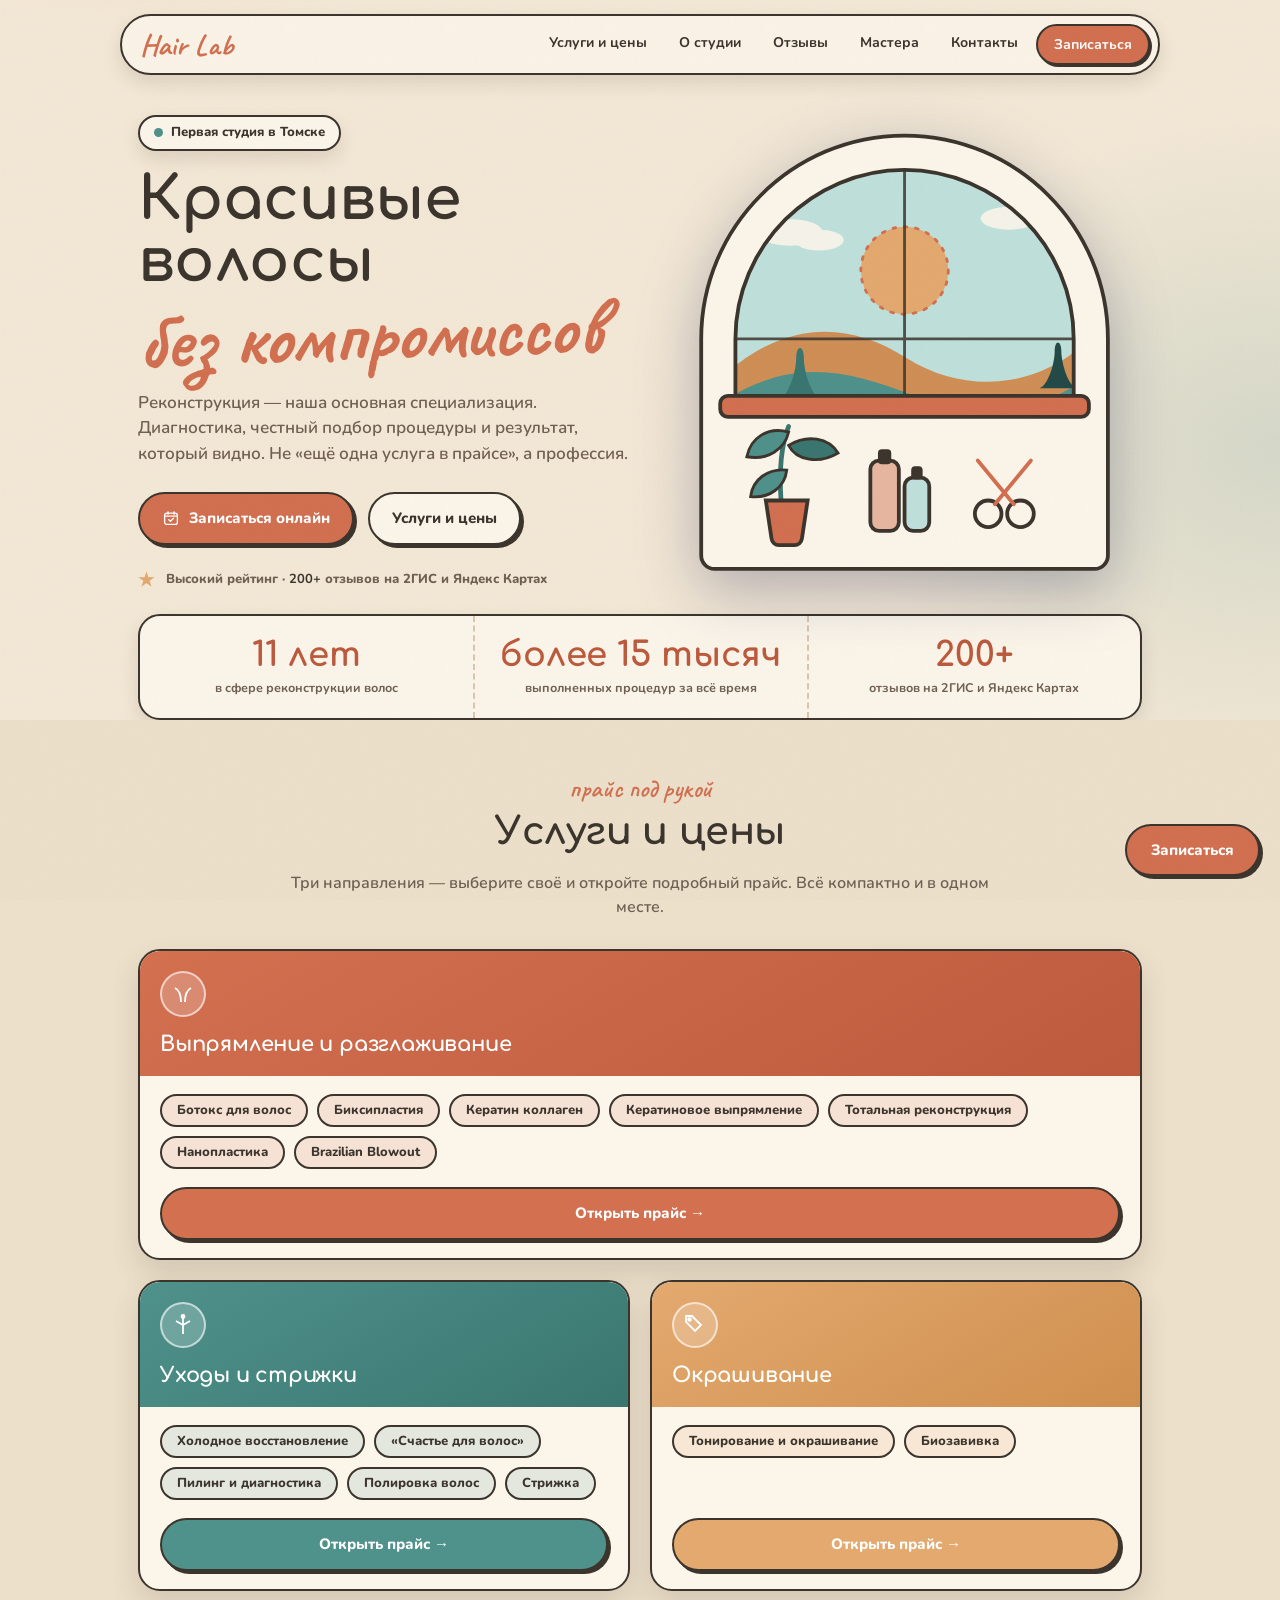
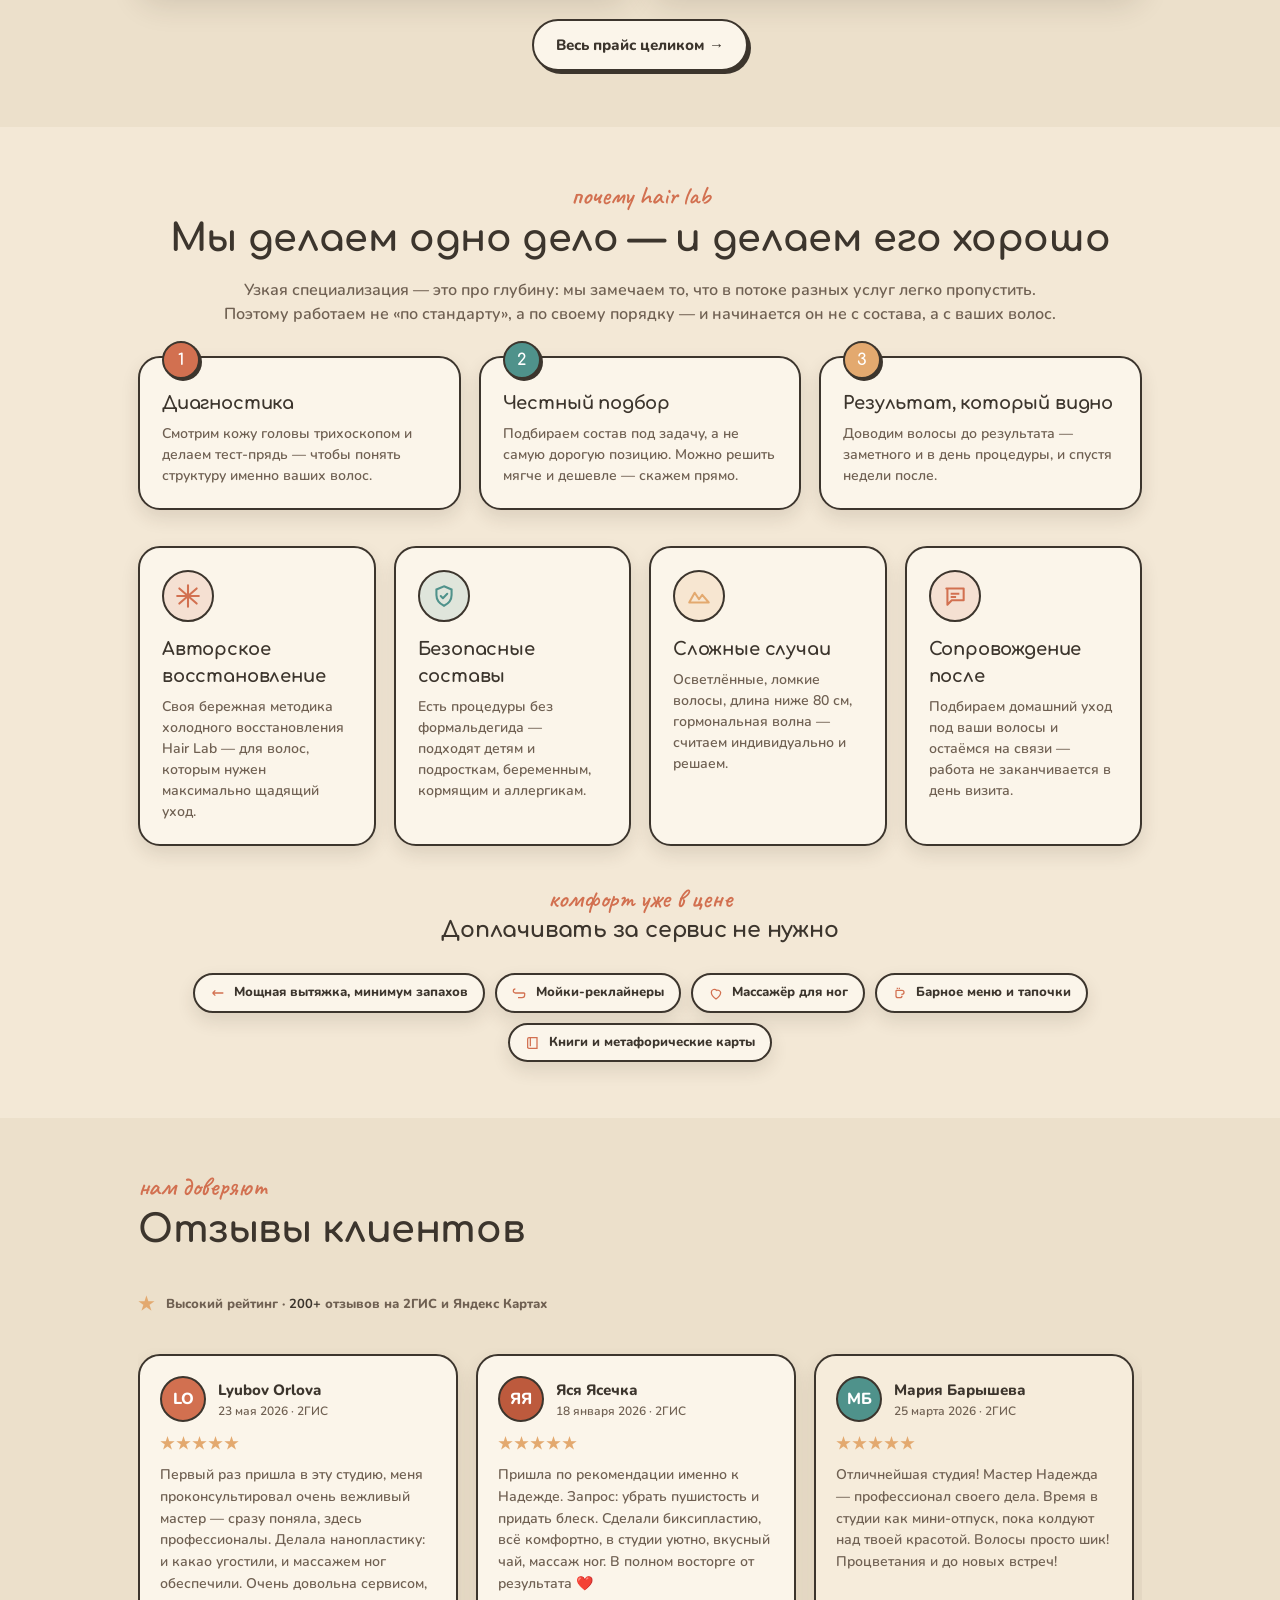
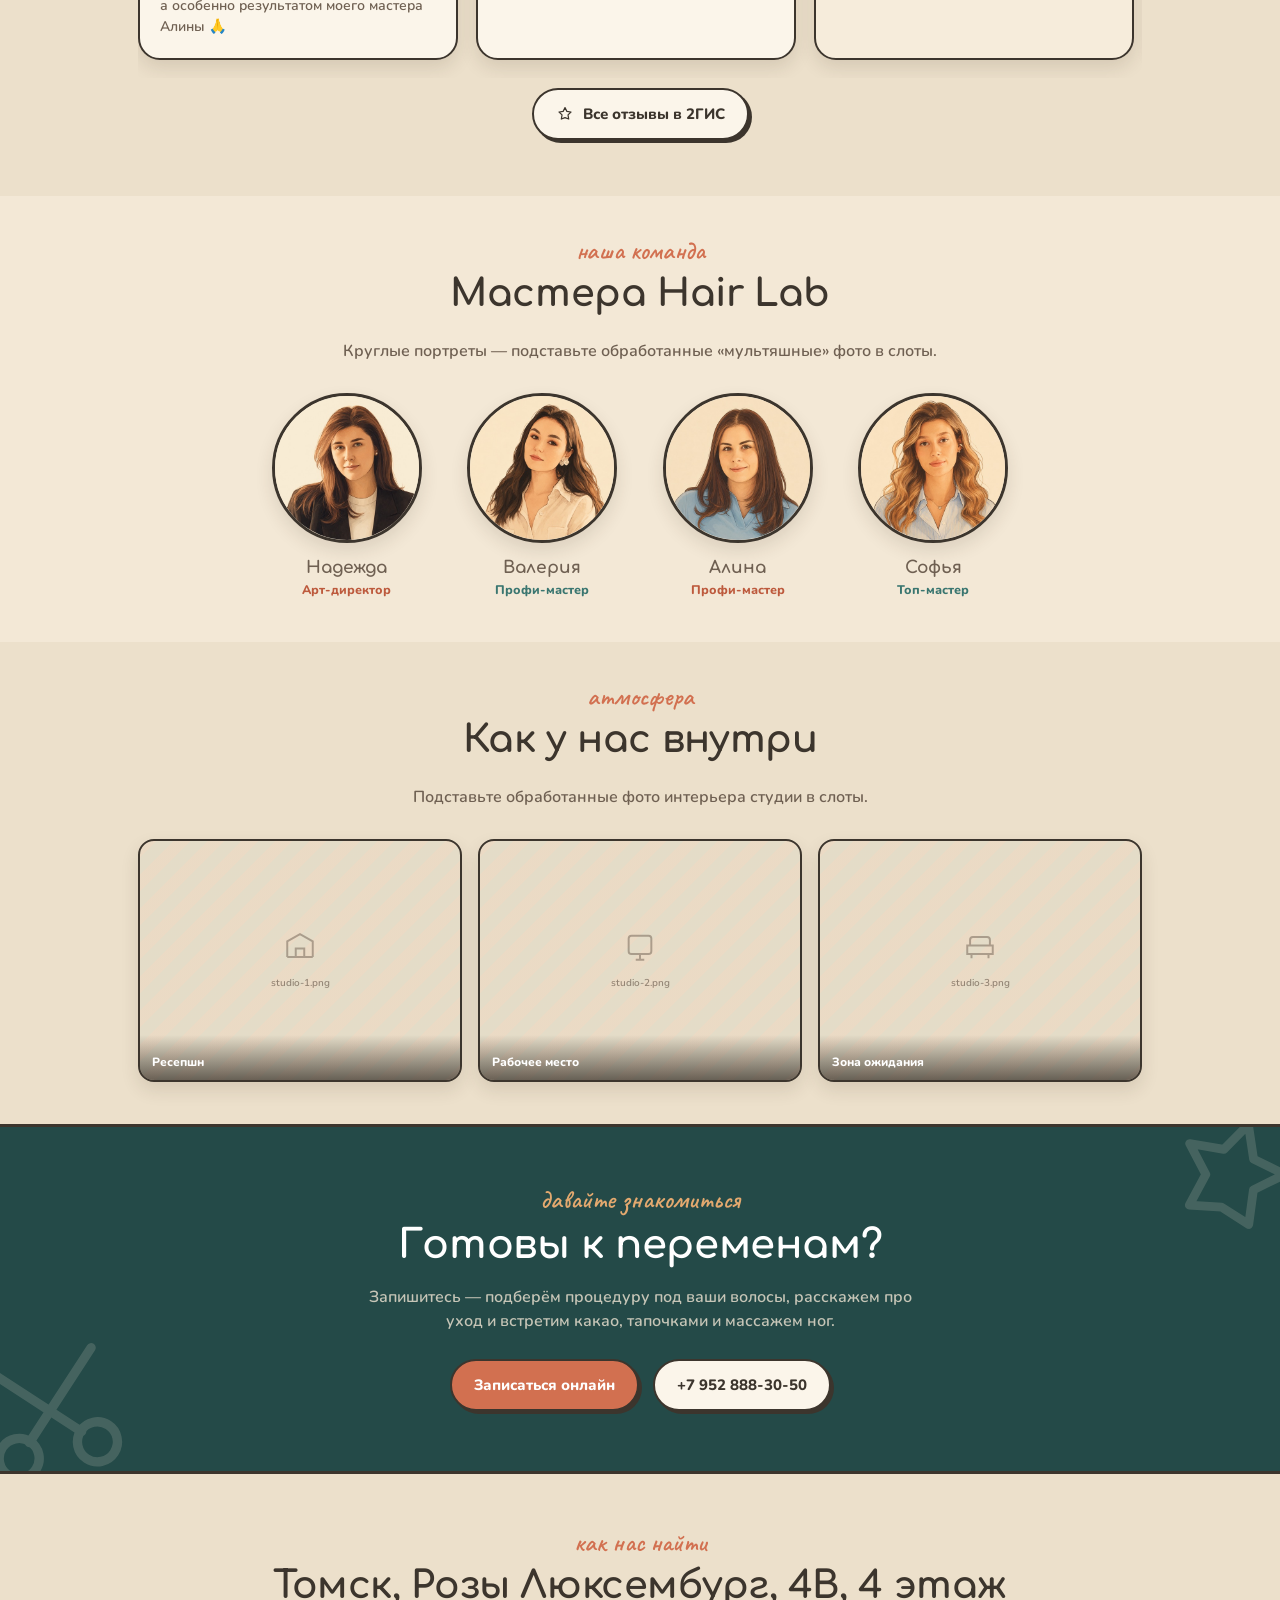
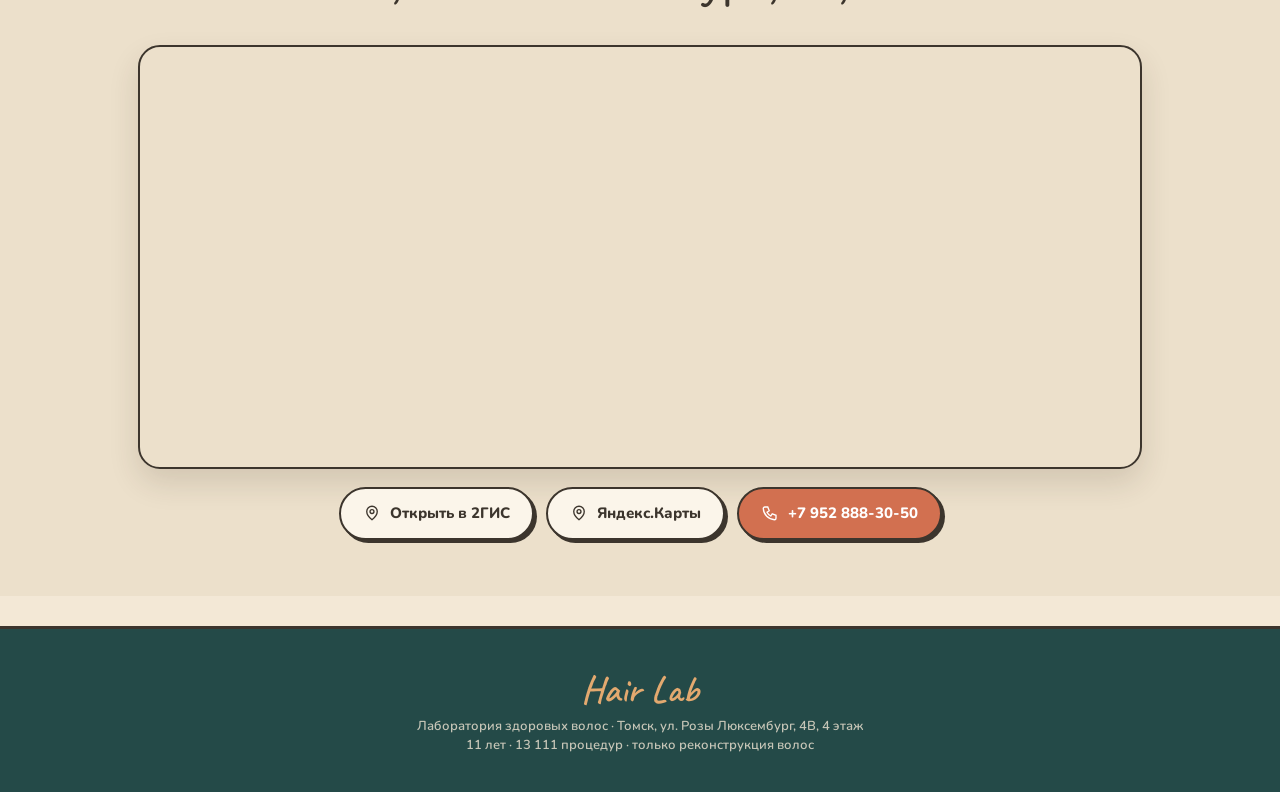
==== index.html @ 4c9589a0 "Редизайн: тёплая рисованная тема, новая структура и контент - Тёплая палитра + рисованный стиль (stu" ====
<!DOCTYPE html>
<html lang="ru">
<head>
<meta charset="UTF-8">
<meta name="viewport" content="width=device-width, initial-scale=1">
<title>HairLab — Студия реконструкции волос в Томске</title>

<!-- SEO -->
<meta name="description" content="HairLab — студия реконструкции волос в Томске. 11 лет только реконструкция: ботокс, кератин, нанопластика, биксипластия, авторское холодное восстановление. Диагностика трихоскопом, безопасные составы без формальдегида, 13 111 процедур, 200+ отзывов. Розы Люксембург, 4В.">
<meta name="keywords" content="hairlab, реконструкция волос, ботокс для волос, кератин, нанопластика, биксипластия, холодное восстановление, диагностика волос, Томск, парикмахерская">
<meta name="theme-color" content="#d27050">

<!-- Open Graph -->
<meta property="og:type" content="website">
<meta property="og:title" content="HairLab — Студия реконструкции волос в Томске">
<meta property="og:description" content="11 лет только реконструкция волос. 13 111 процедур, 200+ отзывов. Диагностика, честный подбор, безопасные составы без формальдегида. Онлайн-запись.">
<meta property="og:image" content="https://hairlab1.github.io/PriceMay2026/Present.jpg">
<meta property="og:url" content="https://hairlab1.github.io">
<meta property="og:locale" content="ru_RU">
<meta property="og:site_name" content="HairLab">
<meta name="twitter:card" content="summary_large_image">

<link rel="preconnect" href="https://fonts.googleapis.com">
<link rel="preconnect" href="https://fonts.gstatic.com" crossorigin>
<link href="https://fonts.googleapis.com/css2?family=Caveat:wght@600;700&family=Comfortaa:wght@500;700&family=Nunito:wght@600;700;800&display=swap" rel="stylesheet">
<link rel="icon" href="data:image/svg+xml,%3Csvg xmlns='http://www.w3.org/2000/svg' viewBox='0 0 32 32'%3E%3Crect width='32' height='32' rx='8' fill='%23f3e8d6'/%3E%3Cg stroke='%233c352d' stroke-width='2.4' fill='none' stroke-linecap='round'%3E%3Ccircle cx='10' cy='22' r='3.4'/%3E%3Ccircle cx='22' cy='22' r='3.4'/%3E%3Cpath d='M12 19l10-12M20 19L10 7' stroke='%23d27050'/%3E%3C/g%3E%3C/svg%3E">
<link rel="stylesheet" href="studio.css?v=11">
</head>

<body>

<!-- ============ NAV ============ -->
<nav class="nav">
  <a href="#top" class="nav-brand">Hair Lab</a>
  <div class="nav-burger" id="navBurger">☰</div>
  <div class="nav-links" id="navLinks">
    <a href="#services">Услуги и цены</a>
    <a href="#studio">О студии</a>
    <a href="#reviews">Отзывы</a>
    <a href="#masters">Мастера</a>
    <a href="#contacts">Контакты</a>
    <a href="https://n92404.yclients.com" target="_blank" rel="noopener" class="nav-cta">Записаться</a>
  </div>
</nav>

<a id="top"></a>

<!-- ============ HERO ============ -->
<header class="hero">
  <div class="wrap">
    <div class="hero-grid">
      <div class="hero-copy">
        <span class="hero-badge"><span class="dot"></span> Первая студия в Томске</span>
        <h1>Красивые волосы <br><span class="script">без компромиссов</span></h1>
        <p class="hero-sub">Реконструкция — наша основная специализация. Диагностика, честный подбор процедуры и результат, который видно. Не «ещё одна услуга в прайсе», а профессия.</p>
        <div class="hero-actions">
          <a href="https://n92404.yclients.com" target="_blank" rel="noopener" class="btn btn-primary">
            <svg viewBox="0 0 24 24" fill="none"><rect x="3.5" y="5.5" width="17" height="15" rx="3" stroke="currentColor" stroke-width="1.8"/><path d="M8 3.8V7M16 3.8V7M3.5 9.5H20.5" stroke="currentColor" stroke-width="1.8" stroke-linecap="round"/><path d="M9 14.2l2.2 2.2 4.2-4.2" stroke="currentColor" stroke-width="1.8" stroke-linecap="round" stroke-linejoin="round"/></svg>
            Записаться онлайн
          </a>
          <a href="#services" class="btn btn-ghost">Услуги и цены</a>
        </div>
        <a class="hero-rating" href="https://2gis.ru/tomsk/firm/70000001030344720/tab/reviews" target="_blank" rel="noopener">
          <span class="stars">★</span>
          <span class="rt">Высокий рейтинг · <b>200+</b> отзывов на 2ГИС и Яндекс Картах</span>
        </a>
      </div>

      <!-- Рисованная иллюстрация-герой (SVG) -->
      <div class="hero-art" aria-hidden="true">
        <svg viewBox="0 0 500 470" xmlns="http://www.w3.org/2000/svg">
          <path class="il-frame" d="M250 8c118 0 214 96 214 214v228a14 14 0 0 1-14 14H50a14 14 0 0 1-14-14V222C36 104 132 8 250 8Z" stroke-width="4"/>
          <clipPath id="sky"><path d="M250 44c97 0 178 80 178 178v60H72v-60C72 124 153 44 250 44Z"/></clipPath>
          <g clip-path="url(#sky)">
            <rect class="il-sky" x="72" y="44" width="356" height="300"/>
            <circle class="il-sun" cx="250" cy="150" r="46"/>
            <circle class="il-ring" cx="250" cy="150" r="46" stroke-width="3" stroke-dasharray="3 9" stroke-linecap="round"/>
            <g class="il-cloud" opacity=".9">
              <ellipse cx="130" cy="110" rx="34" ry="14"/>
              <ellipse cx="160" cy="118" rx="26" ry="11"/>
              <ellipse cx="360" cy="95" rx="30" ry="12"/>
            </g>
            <path class="il-ha" d="M72 250c60-46 120-46 180-8s130 30 176-6v108H72Z"/>
            <path class="il-hb" d="M72 280c70-40 130-22 198 6s120 8 158-14v72H72Z"/>
            <path class="il-hc" d="M72 300c80-26 150 6 214 22s90-2 142-18v40H72Z"/>
            <path class="il-tree" d="M118 286c10-4 18-30 18-44s8-14 8 0 8 40 18 44Z"/>
            <path class="il-tree2" d="M392 274c9-3 16-26 16-39s7-12 7 0 7 36 16 39Z"/>
          </g>
          <path class="il-line2" d="M250 44c97 0 178 80 178 178v60H72v-60C72 124 153 44 250 44Z" stroke-width="4"/>
          <path class="il-line2" d="M250 44v238M72 222h356" stroke-width="3" opacity=".85"/>
          <rect class="il-sill" x="56" y="282" width="388" height="22" rx="8" stroke-width="4"/>
          <g>
            <path class="il-stem" d="M120 392c-2-30 0-58 8-78" stroke-width="5" stroke-linecap="round"/>
            <path class="il-leafA" d="M128 320c-22-6-40 6-44 26 22 4 40-8 44-26Z" stroke-width="3"/>
            <path class="il-leafB" d="M128 334c20-12 42-8 52 8-20 12-44 8-52-8Z" stroke-width="3"/>
            <path class="il-leafA" d="M126 360c-20-2-36 10-38 28 20 2 36-10 38-28Z" stroke-width="3"/>
            <path class="il-pot" d="M104 392h44l-6 40a8 8 0 0 1-8 7h-16a8 8 0 0 1-8-7Z" stroke-width="4"/>
          </g>
          <g>
            <rect class="il-bottleA" x="214" y="350" width="30" height="74" rx="9" stroke-width="4"/>
            <rect class="il-cap" x="222" y="338" width="14" height="16" rx="4"/>
            <rect class="il-bottleB" x="250" y="368" width="26" height="56" rx="9" stroke-width="4"/>
            <rect class="il-cap" x="257" y="356" width="12" height="14" rx="4"/>
          </g>
          <g class="il-line2" stroke-width="4" stroke-linecap="round">
            <circle class="il-frame" cx="338" cy="406" r="14" stroke-width="4"/>
            <circle class="il-frame" cx="372" cy="406" r="14" stroke-width="4"/>
            <path class="il-blade" d="M345 396l38-46M365 396l-38-46"/>
          </g>
        </svg>
      </div>
    </div>
  </div>
</header>

<!-- ============ ПОЛОСА СТАТИСТИКИ ============ -->
<section class="stats-band">
  <div class="wrap">
    <div class="stats reveal">
      <div class="stat"><div class="num">11 лет</div><div class="lbl">в сфере реконструкции волос</div></div>
      <div class="stat"><div class="num">более&nbsp;15&nbsp;тысяч</div><div class="lbl">выполненных процедур за всё время</div></div>
      <div class="stat"><div class="num">200+</div><div class="lbl">отзывов на 2ГИС и Яндекс Картах</div></div>
    </div>
  </div>
</section>

<!-- ============ УСЛУГИ И ЦЕНЫ (компактный хаб) ============ -->
<section class="section" id="services" style="background:var(--paper-2);">
  <div class="wrap">
    <div class="section-head center reveal">
      <div class="section-eyebrow">прайс под рукой</div>
      <h2 class="section-title">Услуги и цены</h2>
      <p class="muted" style="max-width:44em;margin:0 auto;">Три направления — выберите своё и откройте подробный прайс. Всё компактно и в одном месте.</p>
    </div>

    <div class="price-hub">
      <!-- ВЫПРЯМЛЕНИЕ — основной блок, список в 2 столбца -->
      <div class="cat-card wide reveal">
        <div class="cat-top terra">
          <div class="ic"><svg viewBox="0 0 24 24" fill="none" stroke="#fff" stroke-width="1.8"><path d="M4 6c4 2 6 6 6 14M20 6c-4 2-6 6-6 14"/></svg></div>
          <h3>Выпрямление и разглаживание</h3>
        </div>
        <div class="cat-body">
          <ul class="proc terra">
            <li>Ботокс для волос</li>
            <li>Биксипластия</li>
            <li>Кератин коллаген</li>
            <li>Кератиновое выпрямление</li>
            <li>Тотальная реконструкция</li>
            <li>Нанопластика</li>
            <li>Brazilian Blowout</li>
          </ul>
          <a href="price.html#viypr" class="btn btn-primary">Открыть прайс →</a>
        </div>
      </div>

      <!-- УХОДЫ И СТРИЖКИ -->
      <div class="cat-card reveal">
        <div class="cat-top teal">
          <div class="ic"><svg viewBox="0 0 24 24" fill="none" stroke="#fff" stroke-width="1.8"><path d="M12 3v18M5 8l7 4 7-4"/><circle cx="12" cy="3.5" r="1.5"/></svg></div>
          <h3>Уходы и стрижки</h3>
        </div>
        <div class="cat-body">
          <ul class="proc teal">
            <li>Холодное восстановление</li>
            <li>«Счастье для волос»</li>
            <li>Пилинг и диагностика</li>
            <li>Полировка волос</li>
            <li>Стрижка</li>
          </ul>
          <a href="price.html#uhods" class="btn btn-primary" style="background:var(--teal);">Открыть прайс →</a>
        </div>
      </div>

      <!-- ОКРАШИВАНИЕ -->
      <div class="cat-card reveal">
        <div class="cat-top gold">
          <div class="ic"><svg viewBox="0 0 24 24" fill="none" stroke="#fff" stroke-width="1.8"><path d="M9 3l9 9-6 6-9-9V3z"/><circle cx="6.5" cy="6.5" r="1.4" fill="#fff"/></svg></div>
          <h3>Окрашивание</h3>
        </div>
        <div class="cat-body">
          <ul class="proc gold">
            <li>Тонирование и окрашивание</li>
            <li>Биозавивка</li>
          </ul>
          <a href="price.html#okrash" class="btn btn-primary" style="background:var(--gold);color:#fff;">Открыть прайс →</a>
        </div>
      </div>
    </div>

    <div class="center" style="margin-top:28px;">
      <a href="price.html" class="btn btn-ghost">Весь прайс целиком →</a>
    </div>
  </div>
</section>

<!-- ============ О СТУДИИ / ПРЕИМУЩЕСТВА ============ -->
<section class="section" id="studio">
  <div class="wrap">
    <div class="section-head center reveal">
      <div class="section-eyebrow">почему hair lab</div>
      <h2 class="section-title">Мы делаем одно дело — и делаем его хорошо</h2>
      <p class="muted" style="max-width:52em;margin:0 auto;">Узкая специализация — это про глубину: мы замечаем то, что в потоке разных услуг легко пропустить. Поэтому работаем не «по стандарту», а по своему порядку — и начинается он не с состава, а с ваших волос.</p>
    </div>

    <!-- КАК МЫ РАБОТАЕМ -->
    <div class="steps reveal">
      <div class="step">
        <div class="n">1</div>
        <h3>Диагностика</h3>
        <p>Смотрим кожу головы трихоскопом и делаем тест-прядь — чтобы понять структуру именно ваших волос.</p>
      </div>
      <div class="step">
        <div class="n">2</div>
        <h3>Честный подбор</h3>
        <p>Подбираем состав под задачу, а не самую дорогую позицию. Можно решить мягче и дешевле — скажем прямо.</p>
      </div>
      <div class="step">
        <div class="n">3</div>
        <h3>Результат, который видно</h3>
        <p>Доводим волосы до результата — заметного и в день процедуры, и спустя недели после.</p>
      </div>
    </div>

    <!-- УТП-ТЕЗИСЫ -->
    <div class="feature-row four">
      <div class="feature reveal">
        <div class="ic ic-1"><svg viewBox="0 0 24 24" fill="none" stroke="currentColor" stroke-width="1.9" stroke-linecap="round"><path d="M12 2v20M4 5l16 14M20 5L4 19M2 12h20"/></svg></div>
        <h3>Авторское восстановление</h3>
        <p>Своя бережная методика холодного восстановления Hair Lab — для волос, которым нужен максимально щадящий уход.</p>
      </div>
      <div class="feature reveal">
        <div class="ic ic-2"><svg viewBox="0 0 24 24" fill="none" stroke="currentColor" stroke-width="1.9"><path d="M12 3l7 3v5c0 4.5-3 8-7 10-4-2-7-5.5-7-10V6l7-3Z"/><path d="M9 12l2 2 4-4" stroke-linecap="round" stroke-linejoin="round"/></svg></div>
        <h3>Безопасные составы</h3>
        <p>Есть процедуры без формальдегида — подходят детям и подросткам, беременным, кормящим и аллергикам.</p>
      </div>
      <div class="feature reveal">
        <div class="ic ic-3"><svg viewBox="0 0 24 24" fill="none" stroke="currentColor" stroke-width="1.9"><path d="M3 18l5-9 4 6 3-4 6 7Z" stroke-linejoin="round"/></svg></div>
        <h3>Сложные случаи</h3>
        <p>Осветлённые, ломкие волосы, длина ниже 80 см, гормональная волна — считаем индивидуально и решаем.</p>
      </div>
      <div class="feature reveal">
        <div class="ic ic-1"><svg viewBox="0 0 24 24" fill="none" stroke="currentColor" stroke-width="1.9" stroke-linejoin="round"><path d="M4 5h16v11H9l-4 4V5Z"/><path d="M8 10h8M8 13h5"/></svg></div>
        <h3>Сопровождение после</h3>
        <p>Подбираем домашний уход под ваши волосы и остаёмся на связи — работа не заканчивается в день визита.</p>
      </div>
    </div>

    <!-- КОМФОРТ -->
    <div class="center reveal" style="margin:40px 0 16px;">
      <div class="section-eyebrow">комфорт уже в цене</div>
      <h3 style="font-size:22px;color:var(--on-bg-strong);">Доплачивать за сервис не нужно</h3>
    </div>
    <div class="perks reveal">
      <span class="perk"><svg viewBox="0 0 24 24" fill="none" stroke="currentColor" stroke-width="1.9"><path d="M4 12h16M4 12l4-4M4 12l4 4"/></svg> Мощная вытяжка, минимум запахов</span>
      <span class="perk"><svg viewBox="0 0 24 24" fill="none" stroke="currentColor" stroke-width="1.9"><path d="M5 12h14M5 12a3 3 0 0 1 0-6M19 12v3a4 4 0 0 1-4 4H9"/></svg> Мойки-реклайнеры</span>
      <span class="perk"><svg viewBox="0 0 24 24" fill="none" stroke="currentColor" stroke-width="1.9"><path d="M12 21s-7-4.5-7-10a4.5 4.5 0 0 1 8-2.8A4.5 4.5 0 0 1 19 11c0 5.5-7 10-7 10Z"/></svg> Массажёр для ног</span>
      <span class="perk"><svg viewBox="0 0 24 24" fill="none" stroke="currentColor" stroke-width="1.9"><path d="M6 8h9a3 3 0 0 1 0 6h-1M6 8v8a3 3 0 0 0 3 3h3a3 3 0 0 0 3-3M8 4v2M11 4v2"/></svg> Барное меню и тапочки</span>
      <span class="perk"><svg viewBox="0 0 24 24" fill="none" stroke="currentColor" stroke-width="1.9"><path d="M4 19.5V6a2 2 0 0 1 2-2h12v16H6a2 2 0 0 1-2-2Z"/><path d="M8 4v13"/></svg> Книги и метафорические карты</span>
    </div>
  </div>
</section>

<!-- ============ ОТЗЫВЫ ============ -->
<section class="section" id="reviews" style="background:var(--paper-2);">
  <div class="wrap">
    <div class="section-head reveal">
      <div class="section-eyebrow">нам доверяют</div>
      <h2 class="section-title">Отзывы клиентов</h2>
      <span class="hero-rating"><span class="stars">★</span><span class="rt">Высокий рейтинг · <b>200+</b> отзывов на 2ГИС и Яндекс Картах</span></span>
    </div>

    <div class="reviews-scroll">
      <div class="review">
        <div class="review-top"><div class="review-avatar" style="background:#d27050">LO</div><div><div class="review-name">Lyubov Orlova</div><div class="review-date">23 мая 2026 · 2ГИС</div></div></div>
        <div class="review-stars">★★★★★</div>
        <div class="review-text">Первый раз пришла в эту студию, меня проконсультировал очень вежливый мастер — сразу поняла, здесь профессионалы. Делала нанопластику: и какао угостили, и массажем ног обеспечили. Очень довольна сервисом, а особенно результатом моего мастера Алины 🙏</div>
      </div>
      <div class="review">
        <div class="review-top"><div class="review-avatar" style="background:#bd5a3d">ЯЯ</div><div><div class="review-name">Яся Ясечка</div><div class="review-date">18 января 2026 · 2ГИС</div></div></div>
        <div class="review-stars">★★★★★</div>
        <div class="review-text">Пришла по рекомендации именно к Надежде. Запрос: убрать пушистость и придать блеск. Сделали биксипластию, всё комфортно, в студии уютно, вкусный чай, массаж ног. В полном восторге от результата ❤️</div>
      </div>
      <div class="review">
        <div class="review-top"><div class="review-avatar" style="background:#4f928b">МБ</div><div><div class="review-name">Мария Барышева</div><div class="review-date">25 марта 2026 · 2ГИС</div></div></div>
        <div class="review-stars">★★★★★</div>
        <div class="review-text">Отличнейшая студия! Мастер Надежда — профессионал своего дела. Время в студии как мини-отпуск, пока колдуют над твоей красотой. Волосы просто шик! Процветания и до новых встреч!</div>
      </div>
      <div class="review">
        <div class="review-top"><div class="review-avatar" style="background:#d27050">М</div><div><div class="review-name">Мария</div><div class="review-date">13 мая 2026 · 2ГИС</div></div></div>
        <div class="review-stars">★★★★★</div>
        <div class="review-text">Обожаю эту студию! Хожу уже который раз на ботокс. Облегчает жизнь с пористыми волосами — они нормально выглядят и легко укладываются. Прекрасная атмосфера, комфорт и массажёр для ног ❤️</div>
      </div>
      <div class="review">
        <div class="review-top"><div class="review-avatar" style="background:#3a7670">ЕС</div><div><div class="review-name">Елена Субоч</div><div class="review-date">26 апреля 2026 · 2ГИС</div></div></div>
        <div class="review-stars">★★★★★</div>
        <div class="review-text">Очень нравится студия, приятная атмосфера. Спасибо мастеру Валерии — после длительного перерыва привела мои волосы в порядок. Обязательно вернусь.</div>
      </div>
      <div class="review">
        <div class="review-top"><div class="review-avatar" style="background:#cf8f4e">АS</div><div><div class="review-name">Александра S</div><div class="review-date">1 октября 2025 · 2ГИС</div></div></div>
        <div class="review-stars">★★★★★</div>
        <div class="review-text">Лучшая студия в городе! Мастера — настоящие профессионалы, всё расскажут, помогут с подбором домашнего ухода, очень уютная атмосфера. Хожу не первый год и буду возвращаться!</div>
      </div>
    </div>

    <div class="center" style="margin-top:10px;">
      <a href="https://2gis.ru/tomsk/firm/70000001030344720/tab/reviews" target="_blank" rel="noopener" class="btn btn-ghost">
        <svg viewBox="0 0 24 24" fill="none" stroke="currentColor" stroke-width="1.6"><path d="M12 3.5l2.5 5 5.5.8-4 3.9.95 5.5L12 16.9 7.1 18.7l.95-5.5-4-3.9 5.5-.8 2.45-5Z" stroke-linejoin="round"/></svg>
        Все отзывы в 2ГИС
      </a>
    </div>
  </div>
</section>

<!-- ============ МАСТЕРА (компактно) ============ -->
<section class="section section-tight" id="masters">
  <div class="wrap">
    <div class="section-head center reveal">
      <div class="section-eyebrow">наша команда</div>
      <h2 class="section-title">Мастера Hair Lab</h2>
      <p class="muted">Круглые портреты — подставьте обработанные «мультяшные» фото в слоты.</p>
    </div>

    <div class="team reveal">
      <!-- Чтобы вставить фото: замените блок .ph на <img src="masters/master-1.png" alt="Имя"> -->
      <div class="member">
        <div class="ava">
          <img src="masters/Nadezhda.jpg" alt="Надежда — арт-директор" loading="lazy">
        </div>
        <div class="name">Надежда</div>
        <div class="role">Арт-директор</div>
      </div>
      <div class="member">
        <div class="ava">
          <img src="masters/Valeria.jpg" alt="Валерия — профи-мастер" loading="lazy">
        </div>
        <div class="name">Валерия</div>
        <div class="role teal">Профи-мастер</div>
      </div>
      <div class="member">
        <div class="ava">
          <img src="masters/Alina.jpg" alt="Алина — профи-мастер" loading="lazy">
        </div>
        <div class="name">Алина</div>
        <div class="role">Профи-мастер</div>
      </div>
      <div class="member">
        <div class="ava">
          <img src="masters/Sofia.jpg" alt="Софья — топ-мастер" loading="lazy">
        </div>
        <div class="name">Софья</div>
        <div class="role teal">Топ-мастер</div>
      </div>
    </div>
  </div>
</section>

<!-- ============ СТУДИЯ (компактная галерея) ============ -->
<section class="section section-tight" id="gallery" style="background:var(--paper-2);">
  <div class="wrap">
    <div class="section-head center reveal">
      <div class="section-eyebrow">атмосфера</div>
      <h2 class="section-title">Как у нас внутри</h2>
      <p class="muted">Подставьте обработанные фото интерьера студии в слоты.</p>
    </div>

    <div class="studio-strip reveal">
      <div class="shot">
        <!-- <img src="studio/studio-1.png" alt="Зона ресепшн"> -->
        <div class="ph"><svg viewBox="0 0 24 24" fill="none" stroke="currentColor" stroke-width="1.4"><path d="M3 19V8l9-5 9 5v11"/><path d="M3 19h18M9 19v-6h6v6"/></svg><small>studio-1.png</small></div>
        <div class="cap">Ресепшн</div>
      </div>
      <div class="shot">
        <!-- <img src="studio/studio-2.png" alt="Рабочее место мастера"> -->
        <div class="ph"><svg viewBox="0 0 24 24" fill="none" stroke="currentColor" stroke-width="1.4"><rect x="4" y="4" width="16" height="13" rx="2"/><path d="M9 21h6M12 17v4"/></svg><small>studio-2.png</small></div>
        <div class="cap">Рабочее место</div>
      </div>
      <div class="shot">
        <!-- <img src="studio/studio-3.png" alt="Зона ожидания"> -->
        <div class="ph"><svg viewBox="0 0 24 24" fill="none" stroke="currentColor" stroke-width="1.4"><path d="M5 11V7a2 2 0 0 1 2-2h10a2 2 0 0 1 2 2v4"/><path d="M3 11h18v6H3zM6 17v3M18 17v3"/></svg><small>studio-3.png</small></div>
        <div class="cap">Зона ожидания</div>
      </div>
    </div>
  </div>
</section>

<!-- ============ ТЁМНАЯ CTA-ПОЛОСА ============ -->
<section class="cta-band">
  <svg class="deco l" viewBox="0 0 24 24" fill="none" stroke="currentColor" stroke-width="1.4" stroke-linecap="round"><circle cx="6" cy="18" r="3"/><circle cx="18" cy="18" r="3"/><path d="M8 16L20 4M16 16L4 4"/></svg>
  <svg class="deco r" viewBox="0 0 24 24" fill="none" stroke="currentColor" stroke-width="1.4"><path d="M12 3l2.5 5 5.5.8-4 3.9 1 5.5L12 16.9 7 18.2l1-5.5-4-3.9 5.5-.8L12 3Z" stroke-linejoin="round"/></svg>
  <div class="section-eyebrow">давайте знакомиться</div>
  <h2>Готовы к переменам?</h2>
  <p>Запишитесь — подберём процедуру под ваши волосы, расскажем про уход и встретим какао, тапочками и массажем ног.</p>
  <div class="hero-actions">
    <a href="https://n92404.yclients.com" target="_blank" rel="noopener" class="btn btn-primary">Записаться онлайн</a>
    <a href="tel:+79528883050" class="btn btn-ghost">+7 952 888-30-50</a>
  </div>
</section>

<!-- ============ КОНТАКТЫ / КАРТА ============ -->
<section class="section" id="contacts" style="background:var(--paper-2);">
  <div class="wrap">
    <div class="section-head center reveal">
      <div class="section-eyebrow">как нас найти</div>
      <h2 class="section-title">Томск, Розы Люксембург, 4В, 4 этаж</h2>
    </div>

    <div class="map-card reveal">
      <iframe src="https://yandex.ru/map-widget/v1/?ll=84.950624%2C56.489664&z=16&pt=84.950624%2C56.489664%2Cpm2rdm" loading="lazy" allowfullscreen title="Hair Lab на карте — Томск, Розы Люксембург, 4В"></iframe>
    </div>

    <div class="addr-actions center" style="justify-content:center;">
      <a href="https://2gis.ru/tomsk/firm/70000001030344720" target="_blank" rel="noopener" class="btn btn-ghost">
        <svg viewBox="0 0 24 24" fill="none" stroke="currentColor" stroke-width="1.8"><path d="M12 21s7-5.6 7-11a7 7 0 1 0-14 0c0 5.4 7 11 7 11Z"/><circle cx="12" cy="10" r="2.6"/></svg> Открыть в 2ГИС
      </a>
      <a href="https://yandex.ru/maps/-/CPH45Jpg" target="_blank" rel="noopener" class="btn btn-ghost">
        <svg viewBox="0 0 24 24" fill="none" stroke="currentColor" stroke-width="1.8"><path d="M12 21s7-5.6 7-11a7 7 0 1 0-14 0c0 5.4 7 11 7 11Z"/><circle cx="12" cy="10" r="2.6"/></svg> Яндекс.Карты
      </a>
      <a href="tel:+79528883050" class="btn btn-primary">
        <svg viewBox="0 0 24 24" fill="none" stroke="currentColor" stroke-width="1.8"><path d="M5 4h4l2 5-3 2a12 12 0 0 0 5 5l2-3 5 2v4a2 2 0 0 1-2 2A16 16 0 0 1 3 6a2 2 0 0 1 2-2Z"/></svg> +7 952 888-30-50
      </a>
    </div>
  </div>
</section>

<!-- ============ FOOTER ============ -->
<footer class="footer">
  <div class="script">Hair Lab</div>
  <p>Лаборатория здоровых волос · Томск, ул. Розы Люксембург, 4В, 4 этаж<br>11 лет · 13 111 процедур · только реконструкция волос</p>
</footer>

<!-- ============ FAB КОНТАКТ-МЕНЮ ============ -->
<div class="contact-menu">
  <div class="contact-items" id="contactItems">
    <a href="https://n92404.yclients.com" target="_blank" rel="noopener"><svg viewBox="0 0 24 24" fill="none" stroke="currentColor" stroke-width="1.8"><rect x="3.5" y="5.5" width="17" height="15" rx="3"/><path d="M8 3.8V7M16 3.8V7M3.5 9.5H20.5" stroke-linecap="round"/></svg> Онлайн-запись</a>
    <a href="tel:+79528883050"><svg viewBox="0 0 24 24" fill="none" stroke="currentColor" stroke-width="1.8"><path d="M5 4h4l2 5-3 2a12 12 0 0 0 5 5l2-3 5 2v4a2 2 0 0 1-2 2A16 16 0 0 1 3 6a2 2 0 0 1 2-2Z"/></svg> Позвонить</a>
    <a href="https://t.me/hairlab_tomsk" target="_blank" rel="noopener"><img src="https://cdn.jsdelivr.net/gh/simple-icons/simple-icons/icons/telegram.svg" alt=""> Telegram</a>
    <a href="https://instagram.com/hairlab_" target="_blank" rel="noopener"><img src="https://cdn.jsdelivr.net/gh/simple-icons/simple-icons/icons/instagram.svg" alt=""> Instagram</a>
    <a href="https://wa.me/79528883050?text=Здравствуйте%20Хочу%20записаться%20в%20Hair%20Lab" target="_blank" rel="noopener"><img src="https://cdn.jsdelivr.net/gh/simple-icons/simple-icons/icons/whatsapp.svg" alt=""> WhatsApp</a>
  </div>
  <button class="contact-main" id="contactToggle">Записаться</button>
</div>

<script>
document.addEventListener("DOMContentLoaded", () => {
  /* бургер-меню */
  const burger = document.getElementById("navBurger");
  const links = document.getElementById("navLinks");
  burger.addEventListener("click", e => { e.stopPropagation(); links.classList.toggle("open"); });
  links.querySelectorAll("a").forEach(a => a.addEventListener("click", () => links.classList.remove("open")));

  /* контакт-меню */
  const toggle = document.getElementById("contactToggle");
  const items = document.getElementById("contactItems");
  toggle.addEventListener("click", e => { e.stopPropagation(); items.classList.toggle("open"); });
  document.addEventListener("click", e => {
    if (!items.contains(e.target) && e.target !== toggle) items.classList.remove("open");
    if (!links.contains(e.target) && e.target !== burger) links.classList.remove("open");
  });

  /* плавное появление секций */
  const io = new IntersectionObserver(entries => {
    entries.forEach(en => { if (en.isIntersecting) { en.target.classList.add("in"); io.unobserve(en.target); } });
  }, { rootMargin: "0px 0px -10% 0px" });
  document.querySelectorAll(".reveal").forEach(el => io.observe(el));
});
</script>

</body>
</html>
---- studio.css ----
/* ============================================================
   Hair Lab — рисованная тема (studio.css)
   Две палитры в одном файле:
     • СИНЯЯ (по умолчанию) — в тон фирменным прайсам
     • ТЁПЛАЯ — включается классом  <body class="warm">
   Чтобы вернуться к тёплой версии: добавьте class="warm" к тегу <body>.
   ============================================================ */

:root{
  /* ---------- ТЁПЛАЯ ПАЛИТРА (активная по умолчанию) ---------- */
  --paper:    #f3e8d6;
  --paper-2:  #ece0cb;
  --dark:     #244a48;
  --dark-2:   #1d3d3c;

  --card:     #fbf5ea;
  --card-2:   #f6ecdb;

  --ink:       #3c352d;
  --ink-soft:  #6f6052;
  --on-bg:        #6f6052;
  --on-bg-strong: #3c352d;
  --on-dark:       #f3e8d6;
  --on-dark-muted: rgba(243,232,214,.78);

  --stroke:    #d9c7ad;
  --stroke-ink:#3c352d;

  --terra:      #d27050;
  --terra-deep: #bd5a3d;
  --teal:       #4f928b;
  --teal-deep:  #3a7670;
  --gold:       #e3a96f;
  --gold-deep:  #cf8f4e;
  --blush:      #e7b6a0;
  --stars:      #e3a96f;

  --shadow:    0 14px 30px rgba(60,40,25,.14);
  --shadow-sm: 0 8px 18px rgba(60,40,25,.12);

  --glow-1: rgba(227,169,111,.30);
  --glow-2: rgba(79,146,139,.18);
  --glow-3: rgba(210,112,80,.14);

  --hatch-1: rgba(210,112,80,.05);
  --hatch-2: rgba(79,146,139,.05);

  /* иллюстрация-герой */
  --il-line:    #3c352d;
  --il-paper:   #fbf5ea;
  --il-sky:     #bfe0db;
  --il-sun:     #e3a96f;
  --il-accent:  #d27050;
  --il-hill-a:  #cf8f56;
  --il-hill-b:  #4f928b;
  --il-hill-c:  #3a7670;
  --il-tree2:   #244a48;
  --il-bottle-a:#e7b6a0;

  /* радиусы */
  --r-xl: 30px;
  --r-lg: 22px;
  --r-md: 16px;
  --r-sm: 12px;
  --maxw: 1040px;
}

/* ---------- СИНЯЯ ПАЛИТРА (резервная) — включить: <body class="blue"> ---------- */
body.blue{
  --paper:    #1b34cf;
  --paper-2:  #1730bd;
  --dark:     #0e1f7a;
  --dark-2:   #0b1a66;

  --card:     #f6f1e6;
  --card-2:   #efe9da;

  --ink:       #2a2550;
  --ink-soft:  #5b5680;
  --on-bg:        rgba(233,237,255,.86);
  --on-bg-strong: #ffffff;
  --on-dark:       #eef1ff;
  --on-dark-muted: rgba(238,241,255,.75);

  --stroke:    #d8cdb5;
  --stroke-ink:#0c1a63;

  --terra:      #d65aa6;
  --terra-deep: #b8418a;
  --teal:       #2bb3c9;
  --teal-deep:  #1f8da0;
  --gold:       #6f7bf0;
  --gold-deep:  #5563d8;
  --blush:      #e7a6cf;
  --stars:      #ffd24a;

  --shadow:    0 14px 30px rgba(8,16,70,.34);
  --shadow-sm: 0 8px 18px rgba(8,16,70,.26);

  --glow-1: rgba(120,150,255,.32);
  --glow-2: rgba(214,90,166,.20);
  --glow-3: rgba(43,179,201,.18);

  --hatch-1: rgba(214,90,166,.06);
  --hatch-2: rgba(43,179,201,.06);

  --il-line:    #0c1a63;
  --il-paper:   #f6f1e6;
  --il-sky:     #bfe6f2;
  --il-sun:     #f3b0d0;
  --il-accent:  #d65aa6;
  --il-hill-a:  #7b87ef;
  --il-hill-b:  #3f73e0;
  --il-hill-c:  #274fc2;
  --il-tree2:   #16276f;
  --il-bottle-a:#e7a6cf;
}

*{ box-sizing:border-box; }
html{ scroll-behavior:smooth; }

body{
  margin:0;
  color:var(--on-bg);
  background-color:var(--paper);
  background-image:
    radial-gradient(900px 500px at 12% -5%, var(--glow-1), transparent 60%),
    radial-gradient(800px 600px at 100% 8%, var(--glow-2), transparent 55%),
    radial-gradient(700px 500px at 50% 120%, var(--glow-3), transparent 60%);
  font-family:"Nunito",-apple-system,BlinkMacSystemFont,"Segoe UI",Roboto,Arial,sans-serif;
  font-weight:600;
  -webkit-font-smoothing:antialiased;
  line-height:1.5;
  overflow-x:hidden;
  position:relative;
}

/* бумажная зернистость */
body::before{
  content:"";
  position:fixed; inset:0; z-index:9998; pointer-events:none;
  opacity:.05; mix-blend-mode:multiply;
  background-image:url("data:image/svg+xml,%3Csvg xmlns='http://www.w3.org/2000/svg' width='160' height='160'%3E%3Cfilter id='n'%3E%3CfeTurbulence type='fractalNoise' baseFrequency='0.85' numOctaves='2' stitchTiles='stitch'/%3E%3C/filter%3E%3Crect width='100%25' height='100%25' filter='url(%23n)'/%3E%3C/svg%3E");
}

a{ color:inherit; text-decoration:none; }
img{ max-width:100%; display:block; }

/* ---------- Типографика ---------- */
.script{ font-family:"Caveat",cursive; }
h1,h2,h3{
  font-family:"Comfortaa",cursive;
  font-weight:700;
  margin:0;
  letter-spacing:-.01em;
}
.wrap{ max-width:var(--maxw); margin:0 auto; padding:0 18px; }

/* контекст светлых карточек — внутри них тёмный текст */
.nav, .feature, .frame, .cat-card, .review, .hero-badge,
.btn-ghost, .tabs, .price-card, .modal-inner, .contact-items a,
.step, .stat{
  color:var(--ink);
}

/* ============================================================ NAV */
.nav{
  position:sticky; top:14px; z-index:1000;
  margin:14px auto;
  width:min(calc(100% - 28px), var(--maxw));
  display:flex; align-items:center; gap:14px;
  padding:8px 8px 8px 18px;
  background:color-mix(in srgb, var(--card) 86%, transparent);
  border:2px solid var(--stroke-ink);
  border-radius:999px;
  box-shadow:var(--shadow-sm);
  backdrop-filter:blur(10px);
  -webkit-backdrop-filter:blur(10px);
}
.nav-brand{
  font-family:"Caveat",cursive; font-size:30px; font-weight:700;
  color:var(--terra); line-height:1; white-space:nowrap;
}
.nav-links{ display:flex; gap:4px; margin-left:auto; flex-wrap:wrap; }
.nav-links a{
  padding:8px 14px; border-radius:999px;
  font-size:14px; font-weight:700; color:var(--ink);
  white-space:nowrap; transition:background .2s,color .2s;
}
.nav-links a:hover{ background:color-mix(in srgb, var(--terra) 16%, transparent); color:var(--terra-deep); }
.nav-cta{
  background:var(--terra); color:#fff !important;
  border:2px solid var(--stroke-ink);
  box-shadow:2px 2px 0 var(--stroke-ink);
  padding:8px 16px !important;
}
.nav-cta:hover{ background:var(--terra-deep) !important; transform:translate(-1px,-1px); box-shadow:3px 3px 0 var(--stroke-ink); }
.nav-burger{ display:none; }

@media (max-width:760px){
  .nav{ padding:8px 10px; gap:8px; }
  .nav-brand{ font-size:26px; }
  .nav-links{
    position:absolute; top:calc(100% + 10px); right:0;
    flex-direction:column; align-items:stretch; gap:6px;
    background:var(--card); border:2px solid var(--stroke-ink);
    border-radius:var(--r-lg); padding:10px; box-shadow:var(--shadow);
    min-width:200px; display:none;
  }
  .nav-links.open{ display:flex; }
  .nav-links a{ text-align:center; }
  .nav-burger{
    display:inline-flex; margin-left:auto;
    width:42px; height:42px; align-items:center; justify-content:center;
    border:2px solid var(--stroke-ink); border-radius:50%;
    background:var(--card); cursor:pointer; font-size:18px; color:var(--ink);
  }
}

/* ============================================================ КНОПКИ */
.btn{
  display:inline-flex; align-items:center; gap:9px;
  padding:13px 22px; border-radius:999px;
  font-family:"Nunito",sans-serif; font-weight:800; font-size:15px;
  cursor:pointer; border:2px solid var(--stroke-ink);
  transition:transform .15s, box-shadow .15s, background .2s;
}
.btn svg{ width:18px; height:18px; }
.btn-primary{ background:var(--terra); color:#fff; box-shadow:3px 3px 0 var(--stroke-ink); }
.btn-primary:hover{ transform:translate(-2px,-2px); box-shadow:5px 5px 0 var(--stroke-ink); }
.btn-ghost{ background:var(--card); color:var(--ink); box-shadow:3px 3px 0 var(--stroke-ink); }
.btn-ghost:hover{ transform:translate(-2px,-2px); box-shadow:5px 5px 0 var(--stroke-ink); }

/* ============================================================ ЗАГОЛОВКИ СЕКЦИЙ */
.section{ padding:56px 0; }
.section-eyebrow{ font-family:"Caveat",cursive; font-size:26px; color:var(--terra); line-height:1; margin-bottom:2px; }
.section-title{ font-size:clamp(26px,4vw,38px); margin-bottom:10px; color:var(--on-bg-strong); }
.section-head{ margin-bottom:30px; }
.section-head.center{ text-align:center; }

/* ============================================================ HERO */
.hero{ position:relative; padding:26px 0 10px; }
.hero-grid{ display:grid; grid-template-columns:1.05fr 1fr; gap:30px; align-items:center; }
.hero-badge{
  display:inline-flex; align-items:center; gap:8px;
  background:var(--card); border:2px solid var(--stroke-ink); border-radius:999px;
  padding:6px 14px; font-size:13px; font-weight:800; box-shadow:var(--shadow-sm); margin-bottom:18px;
}
.hero-badge .dot{ width:9px; height:9px; border-radius:50%; background:var(--teal); }
.hero h1{ font-size:clamp(34px,5.4vw,60px); line-height:1.04; margin-bottom:8px; color:var(--on-bg-strong); }
.hero h1 .script{ color:var(--terra); font-size:1.32em; display:inline-block; transform:rotate(-2deg); }
.hero-sub{ font-size:17px; color:var(--on-bg); max-width:30em; margin:14px 0 26px; }
.hero-actions{ display:flex; gap:14px; flex-wrap:wrap; }
.hero-art{ position:relative; }
.hero-art svg{ width:100%; height:auto; filter:drop-shadow(0 18px 30px rgba(8,16,70,.28)); }

@media (max-width:860px){
  .hero-grid{ grid-template-columns:1fr; gap:18px; }
  .hero-art{ order:-1; max-width:460px; margin:0 auto; }
}

/* классы иллюстрации-героя */
.il-sky{ fill:var(--il-sky); }
.il-sun{ fill:var(--il-sun); }
.il-cloud{ fill:var(--il-paper); }
.il-ha{ fill:var(--il-hill-a); }
.il-hb{ fill:var(--il-hill-b); }
.il-hc{ fill:var(--il-hill-c); }
.il-tree{ fill:var(--il-hill-c); }
.il-tree2{ fill:var(--il-tree2); }
.il-frame{ fill:var(--il-paper); stroke:var(--il-line); }
.il-sill{ fill:var(--il-accent); stroke:var(--il-line); }
.il-pot{ fill:var(--il-accent); stroke:var(--il-line); }
.il-leafA{ fill:var(--il-hill-b); stroke:var(--il-line); }
.il-leafB{ fill:var(--il-hill-c); stroke:var(--il-line); }
.il-bottleA{ fill:var(--il-bottle-a); stroke:var(--il-line); }
.il-bottleB{ fill:var(--il-sky); stroke:var(--il-line); }
.il-cap{ fill:var(--il-line); }
.il-line2{ stroke:var(--il-line); fill:none; }
.il-ring{ stroke:var(--il-accent); fill:none; }
.il-stem{ stroke:var(--il-hill-c); fill:none; }
.il-blade{ stroke:var(--il-accent); }

/* ============================================================ ПРЕИМУЩЕСТВА */
.feature-row{ display:grid; grid-template-columns:repeat(3,1fr); gap:18px; }
.feature-row.four{ grid-template-columns:repeat(4,1fr); }
@media (max-width:900px){ .feature-row.four{ grid-template-columns:1fr 1fr; } }
@media (max-width:560px){ .feature-row.four{ grid-template-columns:1fr; } }
.feature{ background:var(--card); border:2px solid var(--stroke-ink); border-radius:var(--r-lg); padding:22px; box-shadow:var(--shadow-sm); }
.feature .ic{ width:52px; height:52px; display:flex; align-items:center; justify-content:center; border-radius:50%; margin-bottom:14px; border:2px solid var(--stroke-ink); }
.feature .ic svg{ width:26px; height:26px; stroke:currentColor; }
.ic-1{ color:var(--terra); background:color-mix(in srgb, var(--terra) 16%, transparent); }
.ic-2{ color:var(--teal);  background:color-mix(in srgb, var(--teal) 16%, transparent); }
.ic-3{ color:var(--gold);  background:color-mix(in srgb, var(--gold) 20%, transparent); }
.feature h3{ font-size:18px; margin-bottom:6px; }
.feature p{ margin:0; font-size:14px; color:var(--ink-soft); }
@media (max-width:760px){ .feature-row{ grid-template-columns:1fr; } }

/* ============================================================ РАМКИ ПОД ФОТО */
.photo-grid{ display:grid; grid-template-columns:repeat(3,1fr); gap:24px; }
.photo-grid.four{ grid-template-columns:repeat(4,1fr); }
@media (max-width:980px){ .photo-grid.four{ grid-template-columns:1fr 1fr; } }
@media (max-width:820px){ .photo-grid{ grid-template-columns:1fr 1fr; } }
@media (max-width:560px){ .photo-grid, .photo-grid.four{ grid-template-columns:1fr; } }

.frame{ background:var(--card); border:2px solid var(--stroke-ink); border-radius:var(--r-lg); padding:12px; box-shadow:var(--shadow); transition:transform .2s; }
.frame:nth-child(odd){ transform:rotate(-1.2deg); }
.frame:nth-child(even){ transform:rotate(1.2deg); }
.frame:hover{ transform:rotate(0) translateY(-4px); }
.frame-photo{
  position:relative; border-radius:var(--r-md); overflow:hidden; aspect-ratio:1/1;
  border:2px dashed var(--stroke);
  background:repeating-linear-gradient(135deg, var(--hatch-1) 0 14px, var(--hatch-2) 14px 28px);
  display:flex; align-items:center; justify-content:center;
}
.frame-photo.tall{ aspect-ratio:3/4; }
.frame-photo img{ position:absolute; inset:0; width:100%; height:100%; object-fit:cover; }
.frame-ph{ text-align:center; padding:18px; color:var(--ink-soft); }
.frame-ph svg{ width:64px; height:64px; opacity:.5; margin-bottom:8px; }
.frame-ph small{ font-size:12px; opacity:.8; display:block; }
.frame-cap{ padding:12px 8px 6px; }
.frame-cap .name{ font-family:"Comfortaa",cursive; font-weight:700; font-size:18px; }
.frame-cap .role{ font-size:13px; color:var(--terra-deep); font-weight:800; }
.frame-cap .role.teal{ color:var(--teal-deep); }

/* компактные секции */
.section-tight{ padding:42px 0; }

/* компактная команда — круглые портреты */
.team{ display:grid; grid-template-columns:repeat(4,1fr); gap:22px; max-width:760px; margin:0 auto; }
@media (max-width:680px){ .team{ grid-template-columns:1fr 1fr; gap:18px; } }
.member{ text-align:center; }
.member .ava{
  position:relative; width:100%; max-width:150px; aspect-ratio:1/1; margin:0 auto 12px;
  border-radius:50%; overflow:hidden; border:3px solid var(--stroke-ink); box-shadow:var(--shadow-sm);
  background:repeating-linear-gradient(135deg, var(--hatch-1) 0 12px, var(--hatch-2) 12px 24px);
  display:flex; align-items:center; justify-content:center; transition:transform .2s;
}
.member:hover .ava{ transform:translateY(-4px); }
.member .ava img{ position:absolute; inset:0; width:100%; height:100%; object-fit:cover; }
.member .ava .ph{ color:var(--ink-soft); display:flex; flex-direction:column; align-items:center; gap:5px; padding:8px; }
.member .ava .ph svg{ width:38px; height:38px; opacity:.5; }
.member .ava .ph small{ font-size:9px; opacity:.7; }
.member .name{ font-family:"Comfortaa",cursive; font-weight:700; font-size:17px; }
.member .role{ font-size:12.5px; font-weight:800; color:var(--terra-deep); }
.member .role.teal{ color:var(--teal-deep); }

/* компактная галерея студии — тайлы с подписью поверх */
.studio-strip{ display:grid; grid-template-columns:repeat(auto-fit,minmax(190px,1fr)); gap:16px; }
.shot{
  position:relative; aspect-ratio:4/3; border-radius:var(--r-md); overflow:hidden;
  border:2px solid var(--stroke-ink); box-shadow:var(--shadow-sm);
  background:repeating-linear-gradient(135deg, var(--hatch-1) 0 12px, var(--hatch-2) 12px 24px);
  display:flex; align-items:center; justify-content:center;
}
.shot img{ position:absolute; inset:0; width:100%; height:100%; object-fit:cover; }
.shot .ph{ color:var(--ink-soft); text-align:center; padding:10px; }
.shot .ph svg{ width:34px; height:34px; opacity:.5; }
.shot .ph small{ display:block; font-size:10px; opacity:.7; margin-top:5px; }
.shot .cap{ position:absolute; left:0; right:0; bottom:0; padding:18px 12px 9px; font-size:12px; font-weight:800; color:#fff; background:linear-gradient(transparent, rgba(20,15,10,.6)); }

/* ============================================================ УСЛУГИ / ХАБ */
.price-hub{ display:grid; grid-template-columns:1fr 1fr; gap:20px; align-items:stretch; }
.cat-card.wide{ grid-column:1 / -1; }
.cat-cols{ display:grid; grid-template-columns:1fr 1fr; gap:0 30px; flex:1; }
@media (max-width:760px){ .price-hub{ grid-template-columns:1fr; } .cat-cols{ grid-template-columns:1fr; } }

/* компактные плашки процедур */
.proc{ list-style:none; margin:0 0 18px; padding:0; display:flex; flex-wrap:wrap; gap:9px; flex:1; align-content:flex-start; }
.proc li{
  border:2px solid var(--stroke-ink); border-radius:999px;
  padding:8px 15px; font-size:13px; font-weight:800; color:var(--ink);
  background:var(--card-2); line-height:1;
}
.proc.terra li{ background:color-mix(in srgb, var(--terra) 14%, var(--card)); }
.proc.teal  li{ background:color-mix(in srgb, var(--teal) 14%, var(--card)); }
.proc.gold  li{ background:color-mix(in srgb, var(--gold) 18%, var(--card)); }
.cat-card{ display:flex; flex-direction:column; background:var(--card); border:2px solid var(--stroke-ink); border-radius:var(--r-lg); overflow:hidden; box-shadow:var(--shadow); transition:transform .18s, box-shadow .18s; }
.cat-card:hover{ transform:translateY(-4px); box-shadow:0 22px 38px rgba(8,16,70,.32); }
.cat-top{ padding:20px 20px 16px; color:#fff; position:relative; overflow:hidden; }
.cat-top.terra{ background:linear-gradient(150deg,var(--terra),var(--terra-deep)); }
.cat-top.teal{ background:linear-gradient(150deg,var(--teal),var(--teal-deep)); }
.cat-top.gold{ background:linear-gradient(150deg,var(--gold),var(--gold-deep)); }
.cat-top .ic{ width:46px; height:46px; background:rgba(255,255,255,.2); border:2px solid rgba(255,255,255,.6); border-radius:50%; display:flex; align-items:center; justify-content:center; margin-bottom:12px; }
.cat-top .ic svg{ width:24px; height:24px; }
.cat-top h3{ color:#fff; font-size:21px; }
.cat-body{ padding:18px 20px; flex:1; display:flex; flex-direction:column; }
.cat-list{ list-style:none; margin:0 0 16px; padding:0; flex:1; }
.cat-list li{ display:flex; justify-content:space-between; gap:10px; padding:9px 0; border-top:1px dashed var(--stroke); font-size:14px; }
.cat-list li:first-child{ border-top:none; }
.cat-list .price{ font-weight:800; color:var(--terra-deep); white-space:nowrap; }
.cat-card .btn{ width:100%; justify-content:center; }

/* ============================================================ ОТЗЫВЫ */
.reviews-scroll{ display:flex; gap:18px; overflow-x:auto; padding:6px 2px 18px; scroll-snap-type:x mandatory; -webkit-overflow-scrolling:touch; }
.reviews-scroll::-webkit-scrollbar{ height:8px; }
.reviews-scroll::-webkit-scrollbar-thumb{ background:var(--blush); border-radius:999px; }
.review{ flex:0 0 320px; scroll-snap-align:start; background:var(--card); border:2px solid var(--stroke-ink); border-radius:var(--r-lg); padding:20px; box-shadow:var(--shadow-sm); display:flex; flex-direction:column; }
.review:nth-child(3n){ background:var(--card-2); }
.review-top{ display:flex; align-items:center; gap:12px; margin-bottom:10px; }
.review-avatar{ width:46px; height:46px; border-radius:50%; flex:0 0 46px; display:flex; align-items:center; justify-content:center; font-weight:800; font-size:16px; color:#fff; border:2px solid var(--stroke-ink); }
.review-name{ font-weight:800; font-size:15px; }
.review-date{ font-size:12px; color:var(--ink-soft); }
.review-stars{ color:var(--stars); font-size:16px; letter-spacing:2px; margin-bottom:8px; }
.review-text{ font-size:14px; color:var(--ink-soft); line-height:1.55; }

/* ============================================================ КАРТА / КОНТАКТЫ */
.map-card{ border-radius:var(--r-lg); overflow:hidden; border:2px solid var(--stroke-ink); box-shadow:var(--shadow); }
.map-card iframe{ display:block; width:100%; height:420px; border:0; }
.addr-actions{ display:flex; flex-wrap:wrap; gap:12px; margin-top:18px; }

/* ============================================================ FOOTER */
.footer{ background:var(--dark); color:var(--on-dark); text-align:center; padding:42px 18px 36px; margin-top:30px; border-top:3px solid var(--stroke-ink); }
.footer .script{ font-size:38px; color:var(--gold); line-height:1; }
.footer p{ margin:8px 0 0; font-size:13px; color:var(--on-dark-muted); }

/* ============================================================ FAB */
.contact-menu{ position:fixed; bottom:24px; right:20px; z-index:5000; display:flex; flex-direction:column; align-items:flex-end; gap:12px; }
.contact-main{ background:var(--terra); color:#fff; border:2px solid var(--stroke-ink); border-radius:999px; padding:14px 24px; font-family:"Nunito",sans-serif; font-weight:800; font-size:15px; cursor:pointer; box-shadow:3px 3px 0 var(--stroke-ink); transition:transform .2s, box-shadow .2s; }
.contact-main:hover{ transform:translate(-2px,-2px); box-shadow:5px 5px 0 var(--stroke-ink); }
.contact-items{ display:flex; flex-direction:column; gap:10px; opacity:0; transform:translateY(10px); pointer-events:none; transition:all .25s ease; }
.contact-items.open{ opacity:1; transform:translateY(0); pointer-events:auto; }
.contact-items a{ display:flex; align-items:center; gap:10px; background:var(--card); color:var(--ink); border:2px solid var(--stroke-ink); padding:10px 16px; border-radius:999px; font-size:14px; font-weight:800; box-shadow:var(--shadow-sm); }
.contact-items a:hover{ background:var(--card-2); }
.contact-items img, .contact-items svg{ width:18px; height:18px; flex:0 0 18px; }

/* ============================================================ МОДАЛКА */
.modal-overlay{ position:fixed; inset:0; background:color-mix(in srgb, var(--dark) 94%, transparent); display:none; align-items:center; justify-content:center; z-index:6000; }
.modal-overlay.open{ display:flex; }
.modal-inner{ position:relative; max-width:96%; max-height:90vh; }
.modal-inner img{ max-width:100%; max-height:82vh; border-radius:var(--r-md); border:3px solid var(--card); }
.modal-close,.modal-nav{ position:absolute; background:var(--card); color:var(--ink); border:2px solid var(--stroke-ink); border-radius:50%; cursor:pointer; display:flex; align-items:center; justify-content:center; }
.modal-close{ top:-16px; right:-16px; width:40px; height:40px; font-size:24px; }
.modal-nav{ top:50%; transform:translateY(-50%); width:48px; height:48px; font-size:28px; }
.modal-prev{ left:-8px; } .modal-next{ right:-8px; }
@media (max-width:560px){ .modal-prev{ left:6px; } .modal-next{ right:6px; } }

/* ============================================================ РЕЙТИНГ В ГЕРОЕ */
.hero-rating{ display:inline-flex; align-items:center; gap:10px; margin-top:22px; }
.hero-rating .stars{ color:var(--stars); font-size:18px; letter-spacing:2px; }
.hero-rating .rt{ font-size:13px; font-weight:800; color:var(--on-bg); }
.hero-rating .rt b{ color:var(--on-bg-strong); }

/* ============================================================ ПОЛОСА СТАТИСТИКИ */
.stats-band{ padding:10px 0 0; }
.stats{
  display:grid; grid-template-columns:repeat(3,1fr);
  background:var(--card); border:2px solid var(--stroke-ink);
  border-radius:var(--r-lg); box-shadow:var(--shadow-sm); overflow:hidden;
}
.stat{ padding:22px 16px; text-align:center; border-left:2px dashed var(--stroke); }
.stat:first-child{ border-left:none; }
.stat .num{ font-family:"Comfortaa",cursive; font-weight:700; font-size:clamp(24px,3vw,34px); color:var(--terra-deep); line-height:1; }
.stat .lbl{ font-size:12.5px; color:var(--ink-soft); font-weight:700; margin-top:8px; line-height:1.3; }
@media (max-width:620px){
  .stats{ grid-template-columns:1fr; }
  .stat{ border-left:none; border-top:2px dashed var(--stroke); }
  .stat:first-child{ border-top:none; }
}

/* ============================================================ КАК МЫ РАБОТАЕМ (шаги) */
.steps{ display:grid; grid-template-columns:repeat(3,1fr); gap:18px; margin-bottom:36px; }
@media (max-width:760px){ .steps{ grid-template-columns:1fr; gap:24px; } }
.step{
  position:relative; background:var(--card); border:2px solid var(--stroke-ink);
  border-radius:var(--r-lg); padding:26px 22px 22px; box-shadow:var(--shadow-sm);
}
.step .n{
  position:absolute; top:-17px; left:22px;
  width:38px; height:38px; border-radius:50%;
  background:var(--terra); color:#fff; border:2px solid var(--stroke-ink);
  display:flex; align-items:center; justify-content:center;
  font-family:"Comfortaa",cursive; font-weight:700; box-shadow:2px 2px 0 var(--stroke-ink);
}
.step:nth-child(2) .n{ background:var(--teal); }
.step:nth-child(3) .n{ background:var(--gold); }
.step h3{ font-size:18px; margin:6px 0 6px; }
.step p{ margin:0; font-size:14px; color:var(--ink-soft); }

/* ============================================================ ПЕРКИ СТУДИИ (чипсы) */
.perks{ display:flex; flex-wrap:wrap; gap:10px; justify-content:center; margin-top:26px; }
.perk{
  display:inline-flex; align-items:center; gap:8px;
  background:var(--card); border:2px solid var(--stroke-ink); border-radius:999px;
  padding:8px 15px; font-size:13px; font-weight:800; color:var(--ink);
  box-shadow:var(--shadow-sm);
}
.perk svg{ width:16px; height:16px; color:var(--terra); flex:0 0 16px; }

/* ============================================================ ТЁМНАЯ CTA-ПОЛОСА */
.cta-band{ background:var(--dark); color:var(--on-dark); padding:60px 18px; text-align:center; border-top:3px solid var(--stroke-ink); border-bottom:3px solid var(--stroke-ink); position:relative; overflow:hidden; }
.cta-band .section-eyebrow{ color:var(--gold); }
.cta-band h2{ color:#fff; font-size:clamp(26px,4.4vw,40px); margin:2px 0 10px; }
.cta-band p{ color:var(--on-dark-muted); max-width:34em; margin:0 auto 26px; font-size:16px; }
.cta-band .hero-actions{ justify-content:center; }
.cta-band .btn-ghost{ background:var(--card); color:var(--ink); }
.cta-band .deco{ position:absolute; opacity:.16; pointer-events:none; }
.cta-band .deco.l{ left:-30px; bottom:-20px; width:160px; transform:rotate(-12deg); }
.cta-band .deco.r{ right:-26px; top:-24px; width:150px; transform:rotate(18deg); }

/* ============================================================ ДОСТУПНОСТЬ / АНИМАЦИЯ */
a:focus-visible, button:focus-visible{
  outline:3px solid var(--terra); outline-offset:3px; border-radius:8px;
}
@keyframes floaty{ 0%,100%{ transform:translateY(0); } 50%{ transform:translateY(-12px); } }
.hero-art{ animation:floaty 7s ease-in-out infinite; }

@media (prefers-reduced-motion: reduce){
  *, *::before, *::after{ animation-duration:.001ms !important; animation-iteration-count:1 !important; transition-duration:.001ms !important; }
  html{ scroll-behavior:auto; }
  .hero-art{ animation:none; }
  .reveal{ opacity:1; transform:none; }
}

/* утилиты */
.center{ text-align:center; }
.muted{ color:var(--on-bg); }
.reveal{ opacity:0; transform:translateY(20px); transition:opacity .6s ease, transform .6s ease; }
.reveal.in{ opacity:1; transform:none; }
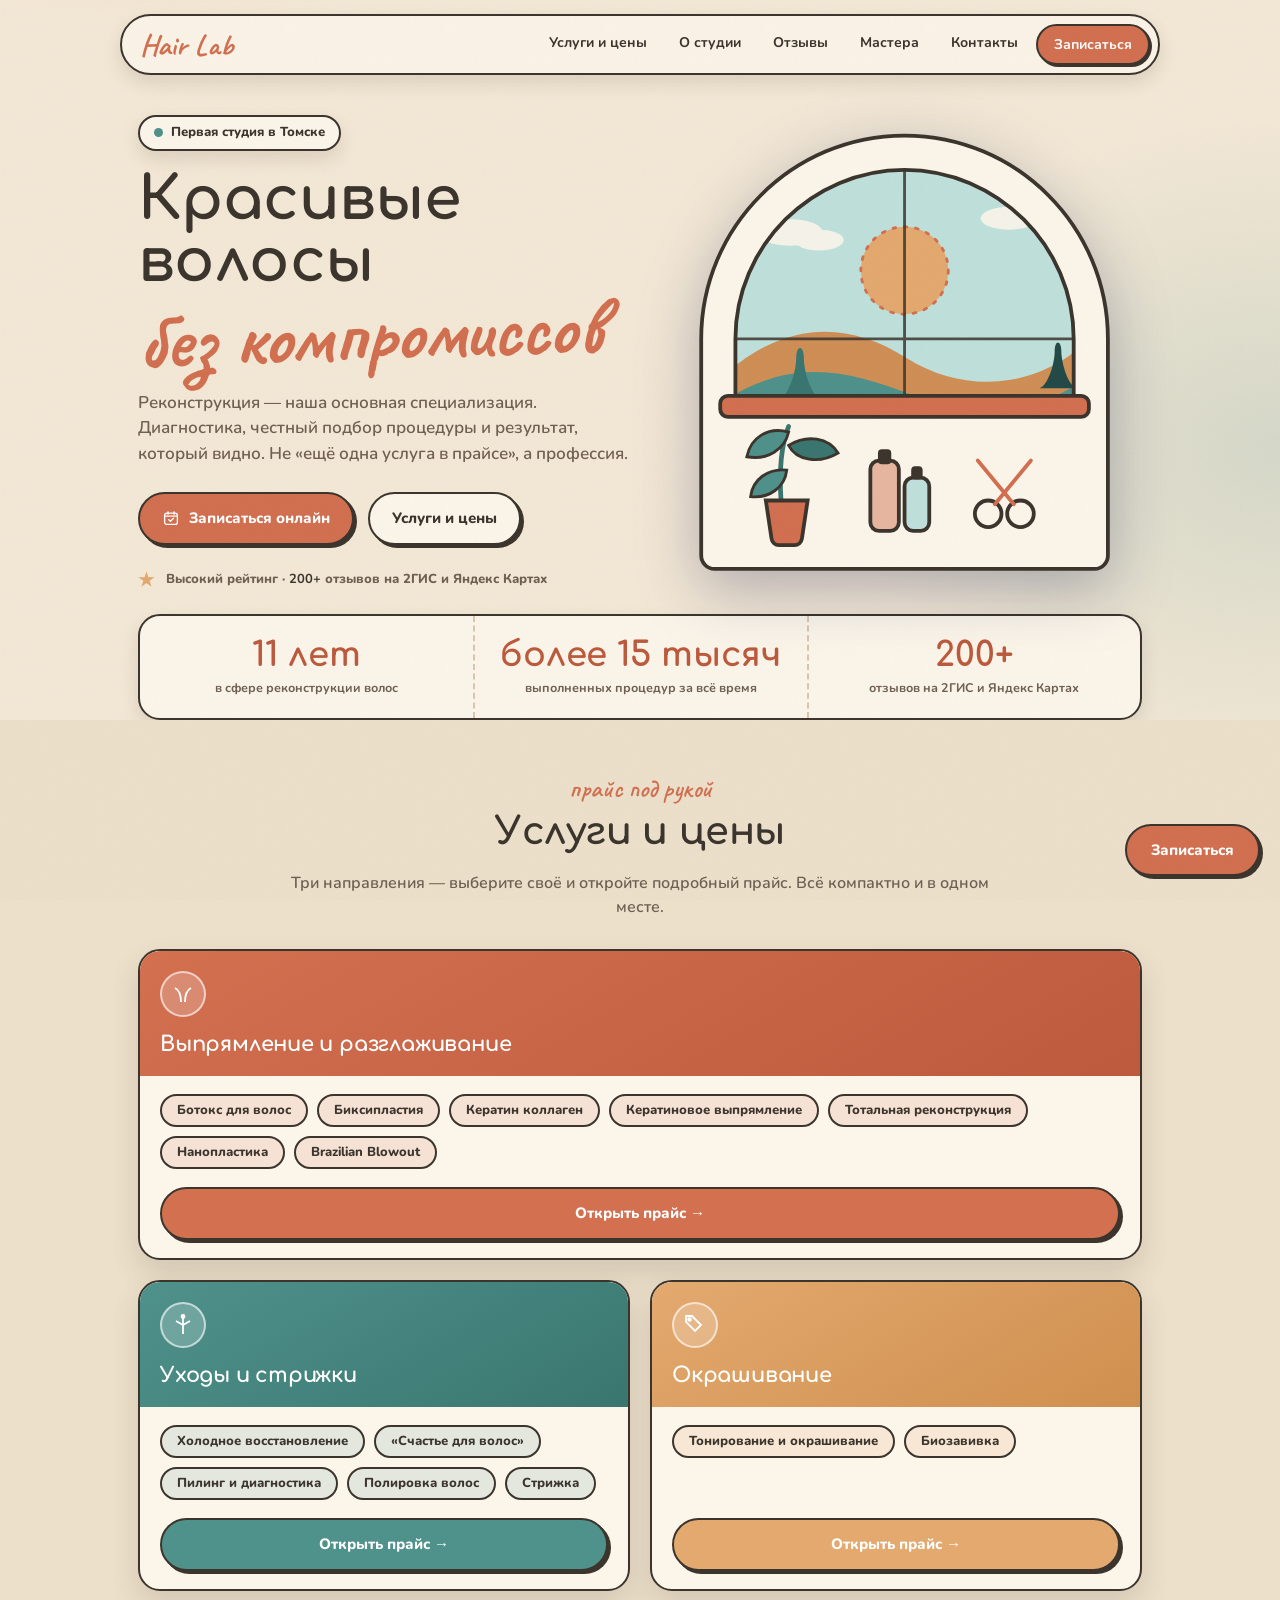
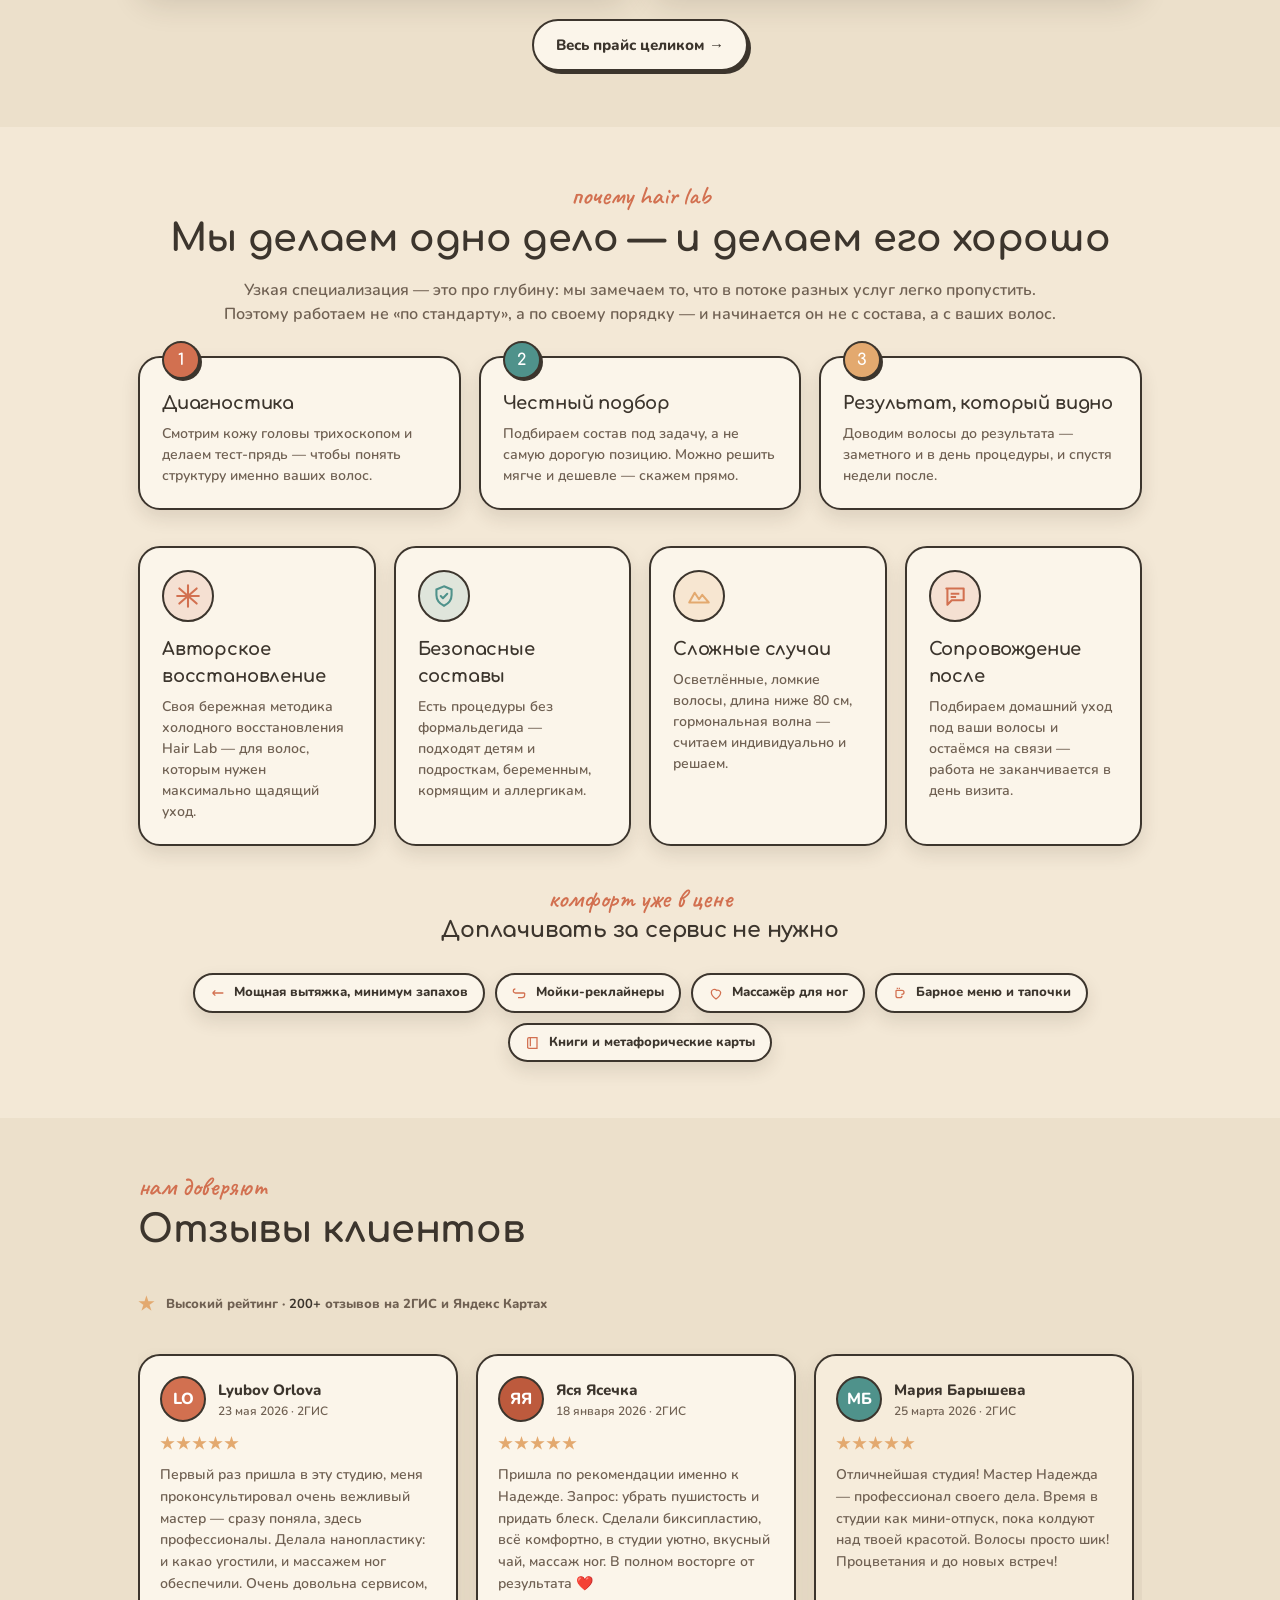
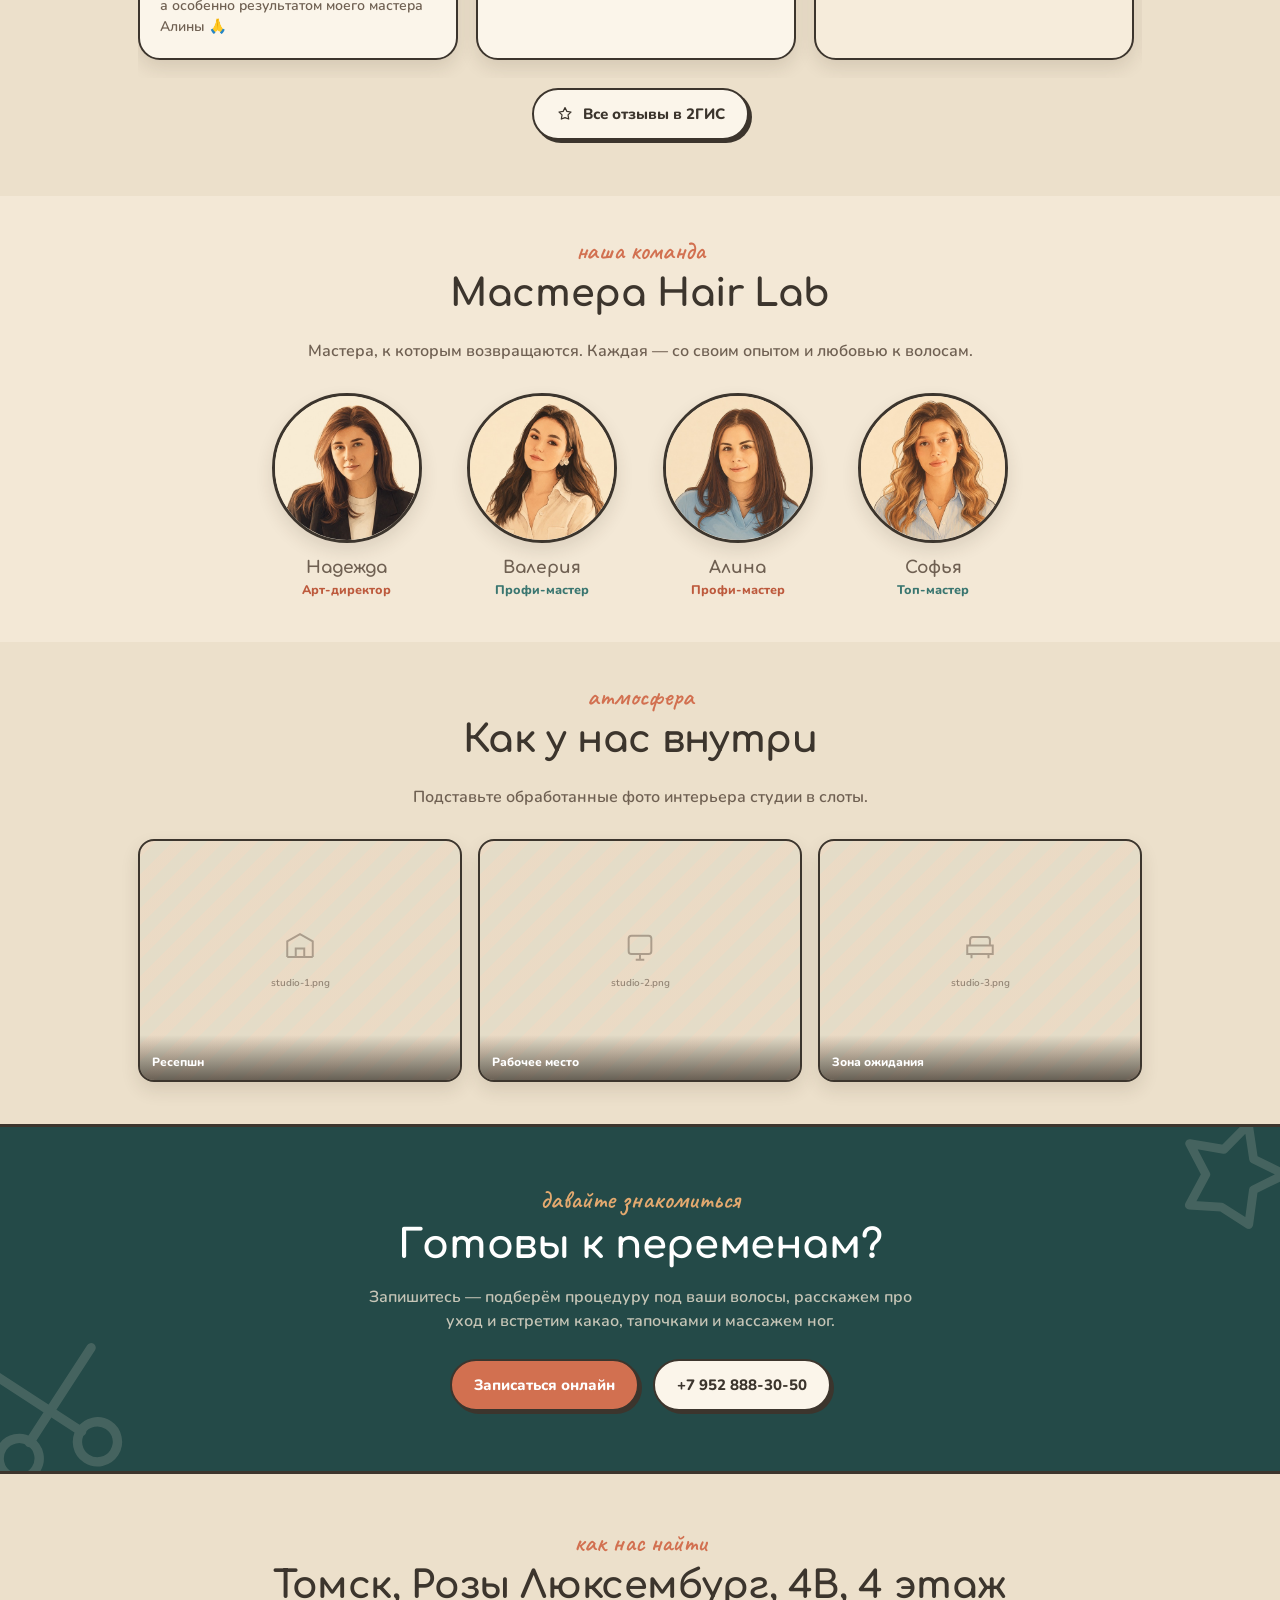
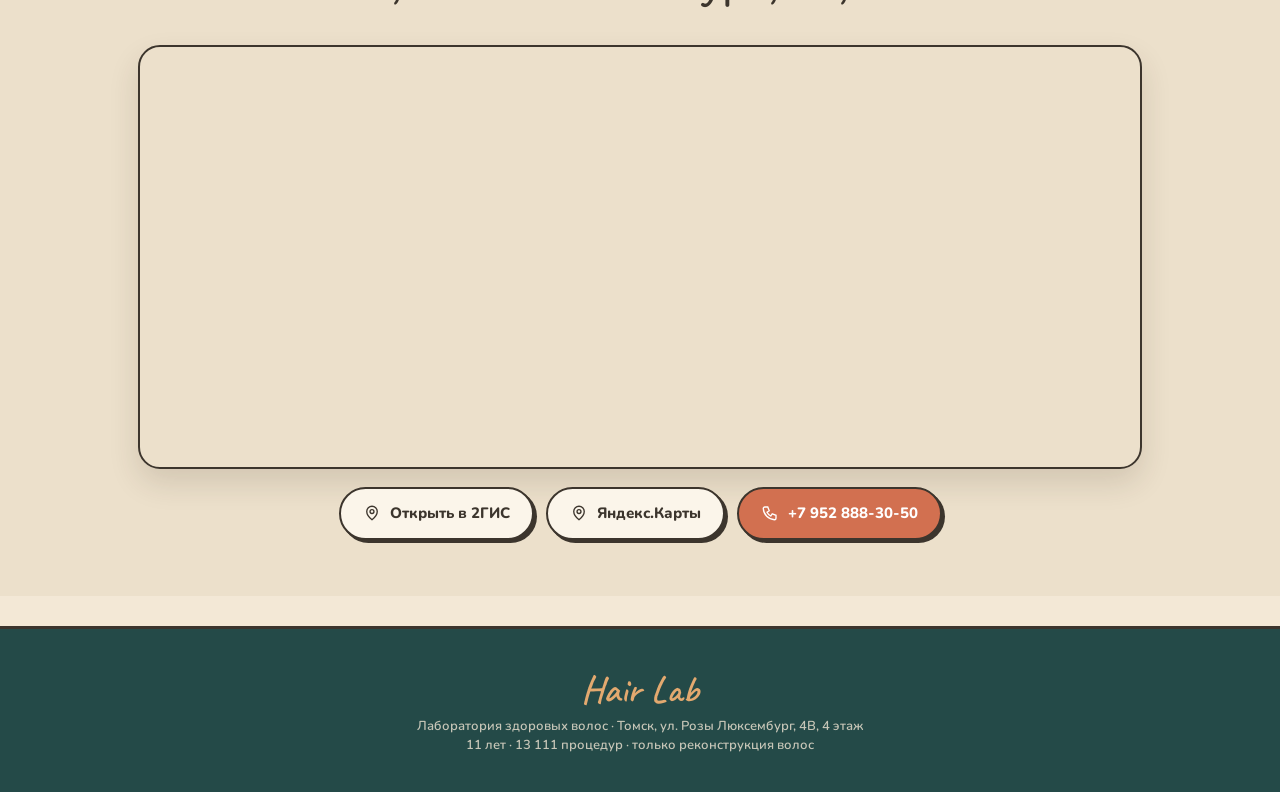
==== commit 5515d4c6: "Мастера: рабочий подзаголовок вместо инструкции-заглушки Co-Authored-By: Claude Opus 4.8 <noreply@an" ====
--- a/index.html
+++ b/index.html
@@ -318,7 +318,7 @@
     <div class="section-head center reveal">
       <div class="section-eyebrow">наша команда</div>
       <h2 class="section-title">Мастера Hair Lab</h2>
-      <p class="muted">Круглые портреты — подставьте обработанные «мультяшные» фото в слоты.</p>
+      <p class="muted">Мастера, к которым возвращаются. Каждая — со своим опытом и любовью к волосам.</p>
     </div>
 
     <div class="team reveal">
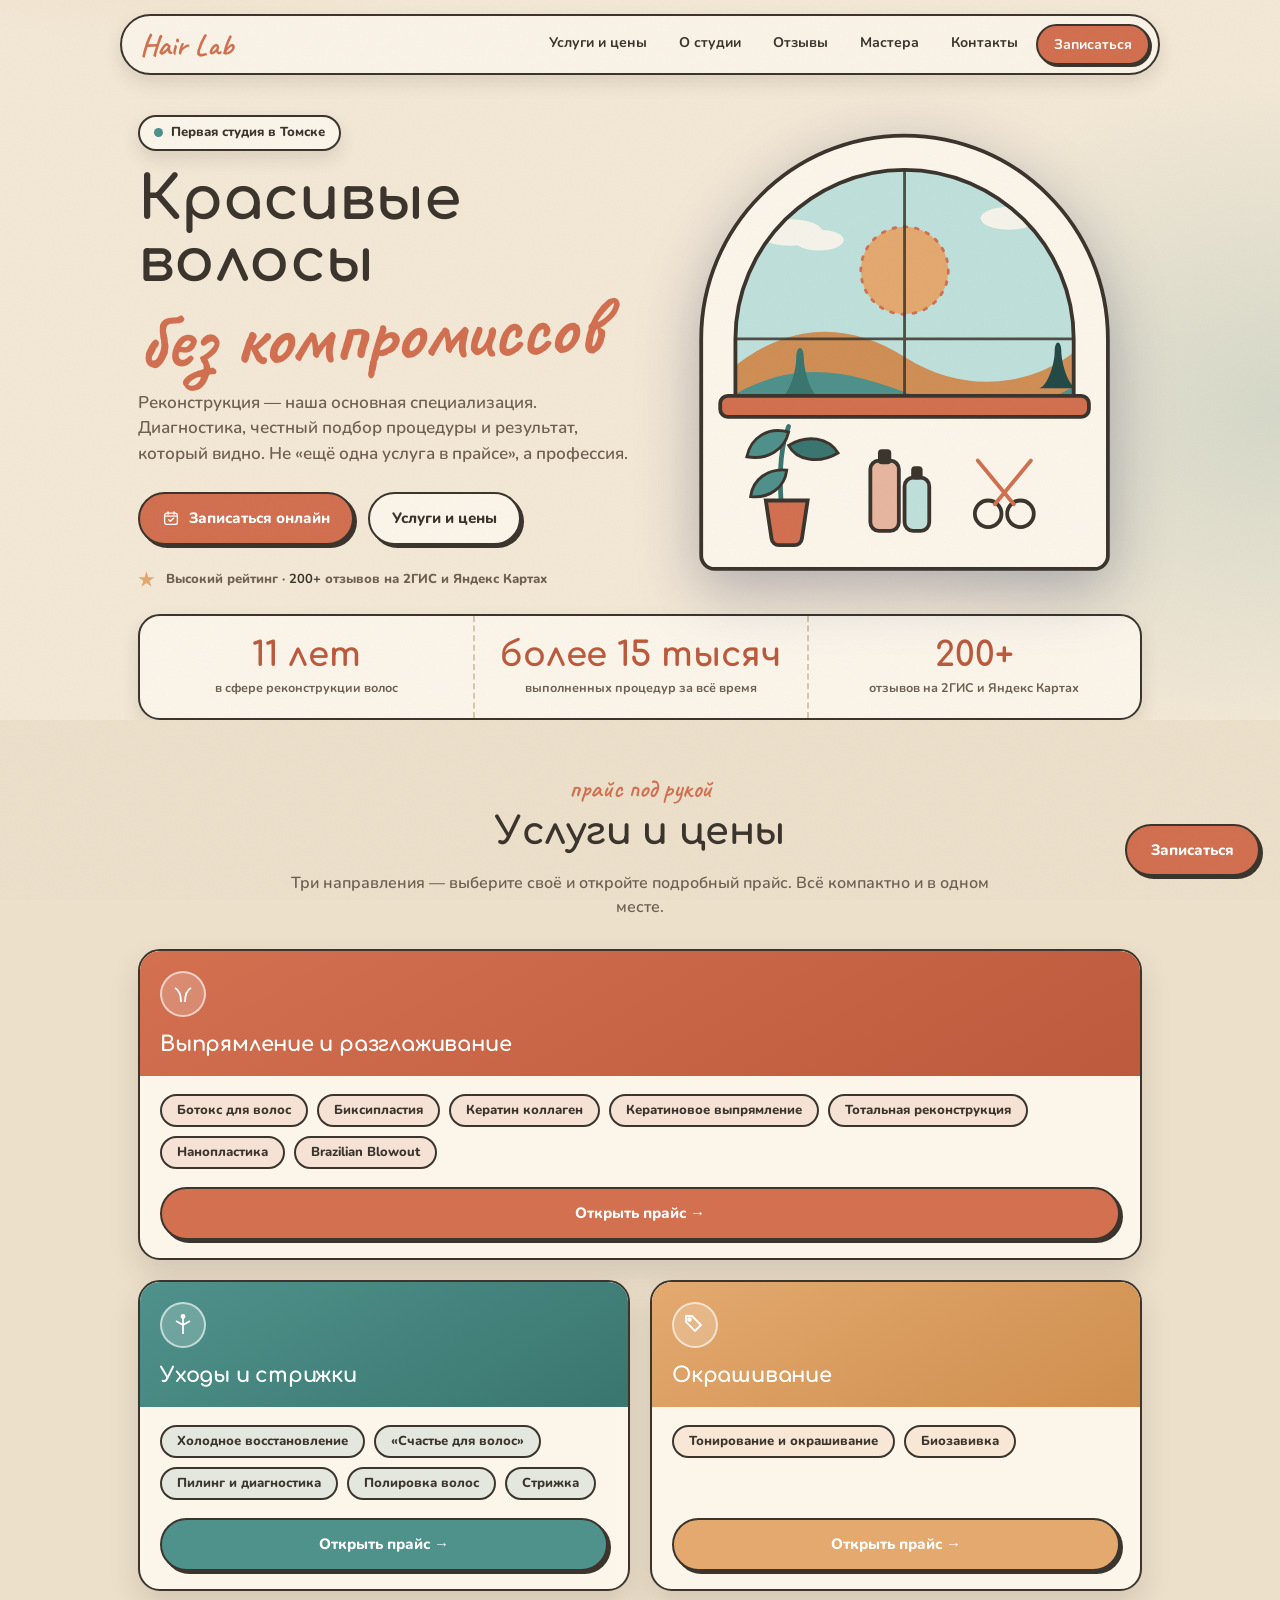
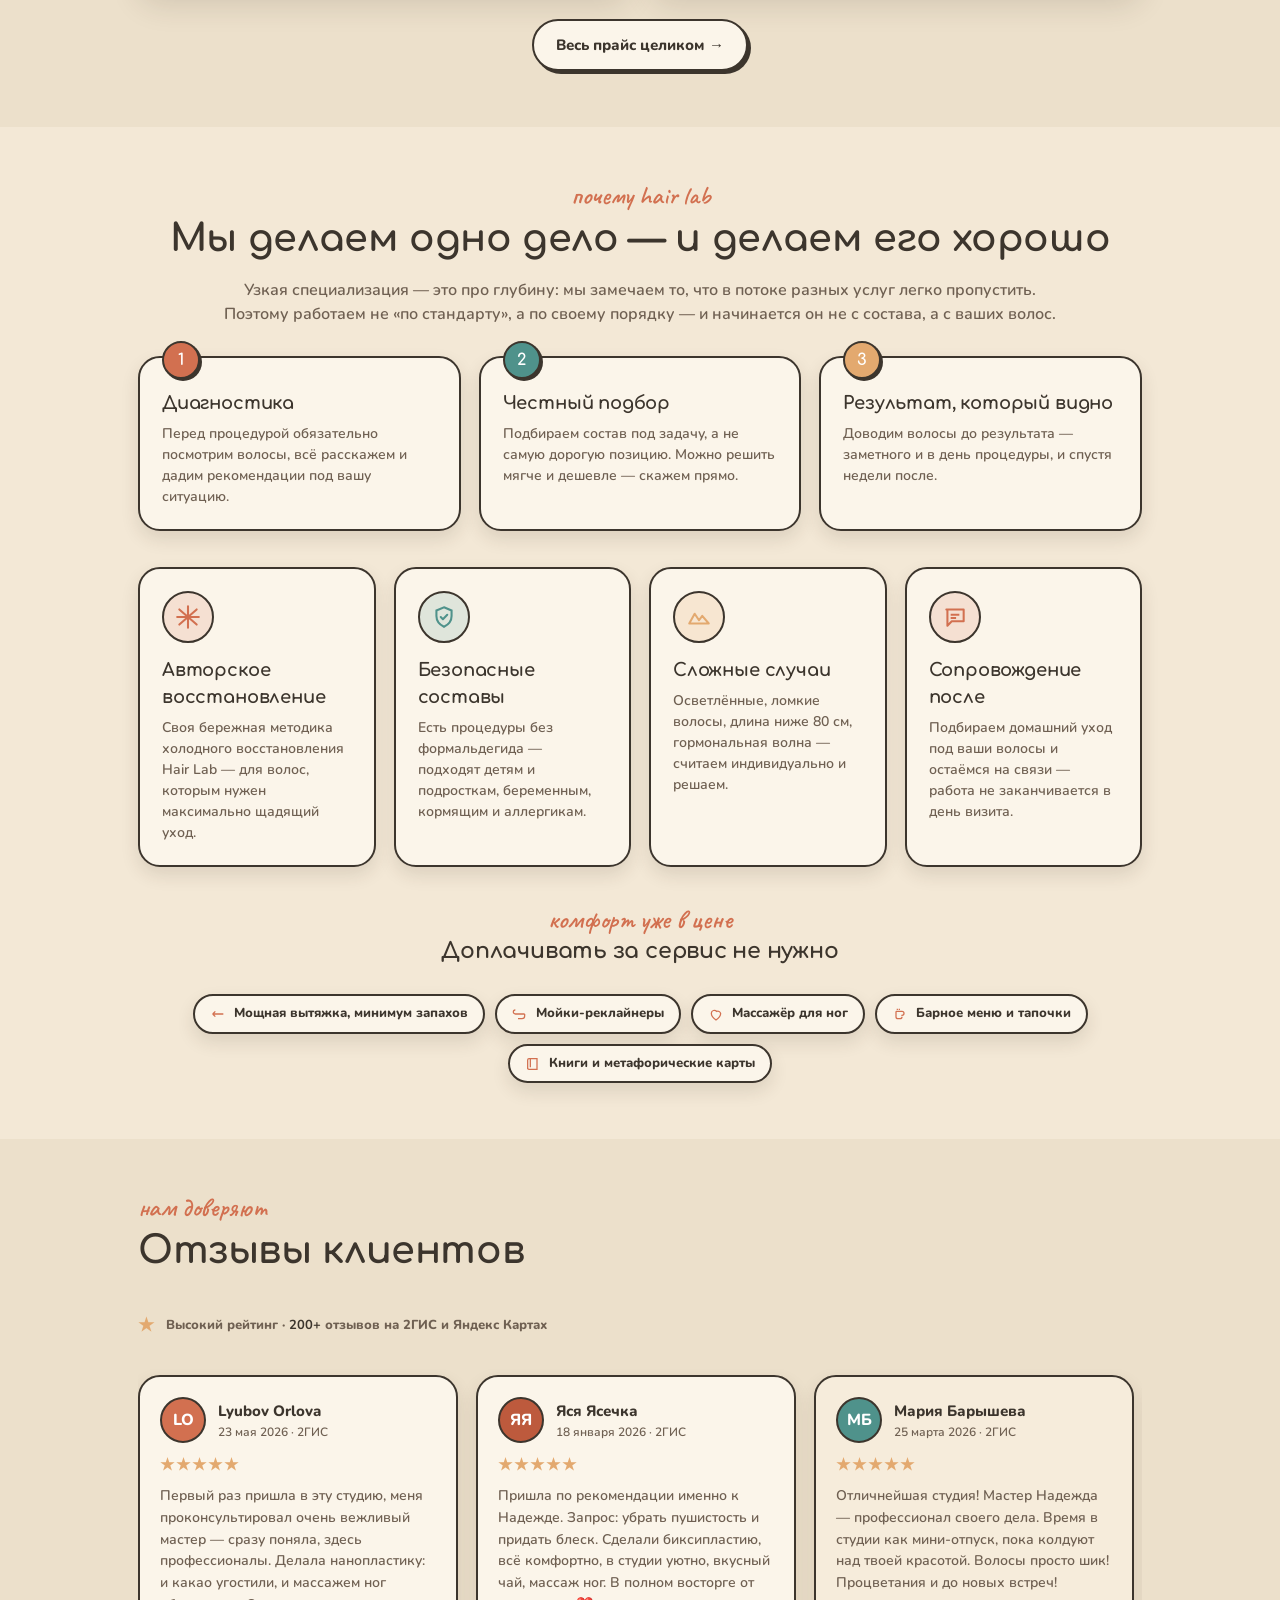
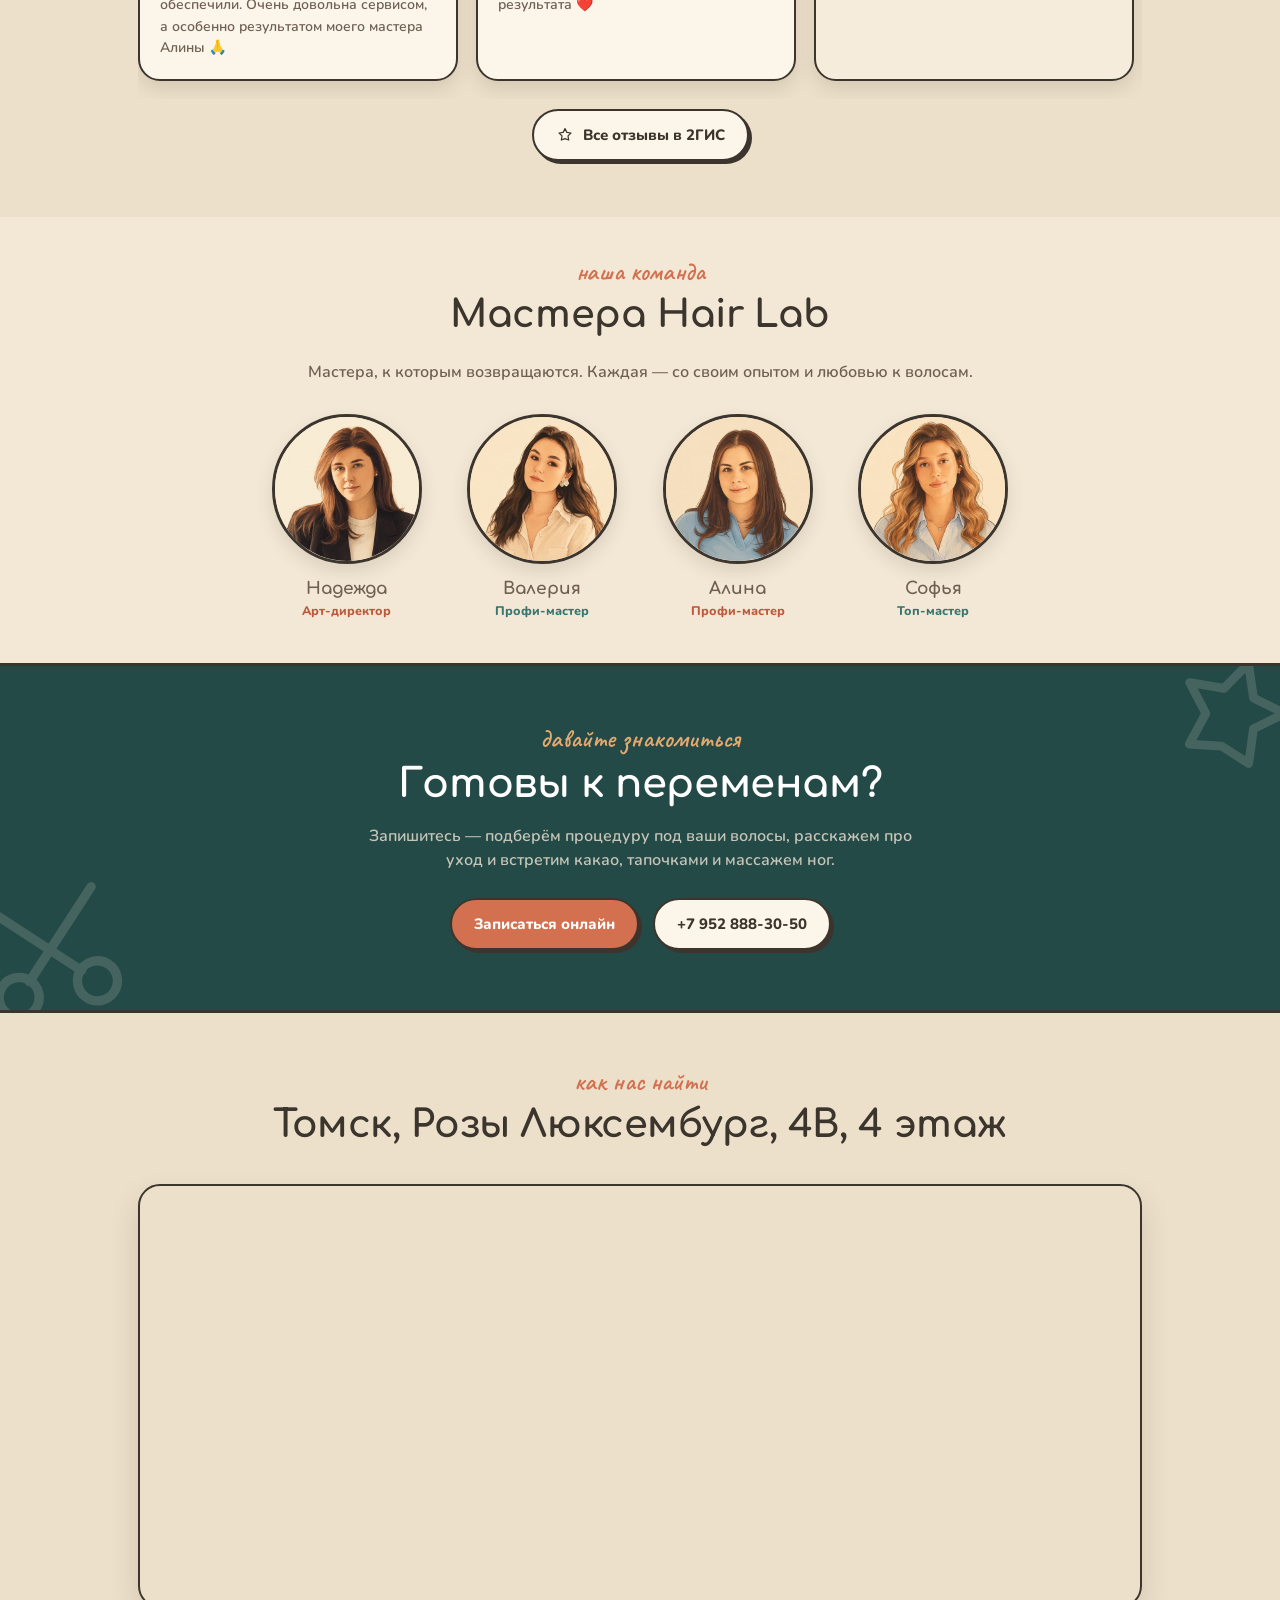
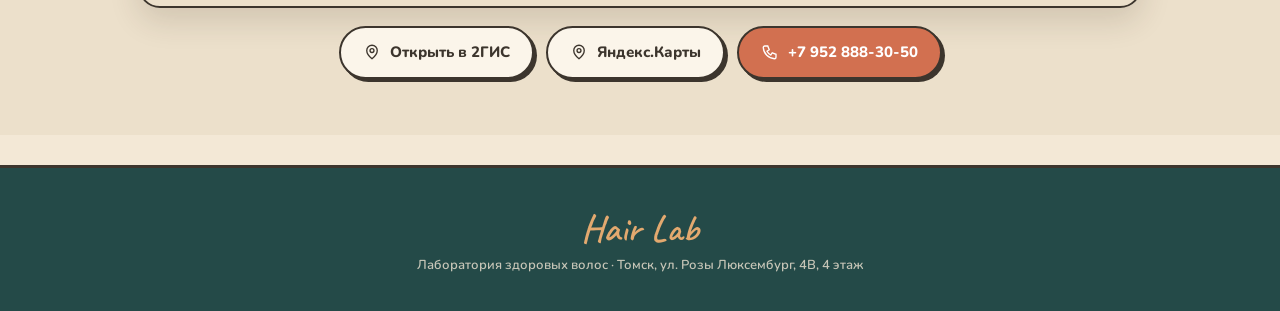
==== commit 0ddaac2f: "Правки: фикс тапов на мобильном (FAB), тексты, скрытие блока студии - Мобильный баг: пустой контейне" ====
--- a/index.html
+++ b/index.html
@@ -24,7 +24,7 @@
 <link rel="preconnect" href="https://fonts.gstatic.com" crossorigin>
 <link href="https://fonts.googleapis.com/css2?family=Caveat:wght@600;700&family=Comfortaa:wght@500;700&family=Nunito:wght@600;700;800&display=swap" rel="stylesheet">
 <link rel="icon" href="data:image/svg+xml,%3Csvg xmlns='http://www.w3.org/2000/svg' viewBox='0 0 32 32'%3E%3Crect width='32' height='32' rx='8' fill='%23f3e8d6'/%3E%3Cg stroke='%233c352d' stroke-width='2.4' fill='none' stroke-linecap='round'%3E%3Ccircle cx='10' cy='22' r='3.4'/%3E%3Ccircle cx='22' cy='22' r='3.4'/%3E%3Cpath d='M12 19l10-12M20 19L10 7' stroke='%23d27050'/%3E%3C/g%3E%3C/svg%3E">
-<link rel="stylesheet" href="studio.css?v=11">
+<link rel="stylesheet" href="studio.css?v=12">
 </head>
 
 <body>
@@ -208,7 +208,7 @@
       <div class="step">
         <div class="n">1</div>
         <h3>Диагностика</h3>
-        <p>Смотрим кожу головы трихоскопом и делаем тест-прядь — чтобы понять структуру именно ваших волос.</p>
+        <p>Перед процедурой обязательно посмотрим волосы, всё расскажем и дадим рекомендации под вашу ситуацию.</p>
       </div>
       <div class="step">
         <div class="n">2</div>
@@ -356,12 +356,13 @@
 </section>
 
 <!-- ============ СТУДИЯ (компактная галерея) ============ -->
-<section class="section section-tight" id="gallery" style="background:var(--paper-2);">
+<!-- Блок временно скрыт (hidden) до добавления фото студии. Чтобы показать — уберите слово hidden ниже и вставьте фото в слоты. -->
+<section class="section section-tight" id="gallery" style="background:var(--paper-2);" hidden>
   <div class="wrap">
     <div class="section-head center reveal">
       <div class="section-eyebrow">атмосфера</div>
       <h2 class="section-title">Как у нас внутри</h2>
-      <p class="muted">Подставьте обработанные фото интерьера студии в слоты.</p>
+      <p class="muted">Уют, забота и атмосфера, в которую хочется возвращаться.</p>
     </div>
 
     <div class="studio-strip reveal">
@@ -426,7 +427,7 @@
 <!-- ============ FOOTER ============ -->
 <footer class="footer">
   <div class="script">Hair Lab</div>
-  <p>Лаборатория здоровых волос · Томск, ул. Розы Люксембург, 4В, 4 этаж<br>11 лет · 13 111 процедур · только реконструкция волос</p>
+  <p>Лаборатория здоровых волос · Томск, ул. Розы Люксембург, 4В, 4 этаж</p>
 </footer>
 
 <!-- ============ FAB КОНТАКТ-МЕНЮ ============ -->
--- a/studio.css
+++ b/studio.css
@@ -415,8 +415,8 @@
 .footer p{ margin:8px 0 0; font-size:13px; color:var(--on-dark-muted); }
 
 /* ============================================================ FAB */
-.contact-menu{ position:fixed; bottom:24px; right:20px; z-index:5000; display:flex; flex-direction:column; align-items:flex-end; gap:12px; }
-.contact-main{ background:var(--terra); color:#fff; border:2px solid var(--stroke-ink); border-radius:999px; padding:14px 24px; font-family:"Nunito",sans-serif; font-weight:800; font-size:15px; cursor:pointer; box-shadow:3px 3px 0 var(--stroke-ink); transition:transform .2s, box-shadow .2s; }
+.contact-menu{ position:fixed; bottom:24px; right:20px; z-index:5000; display:flex; flex-direction:column; align-items:flex-end; gap:12px; pointer-events:none; }
+.contact-main{ background:var(--terra); color:#fff; border:2px solid var(--stroke-ink); border-radius:999px; padding:14px 24px; font-family:"Nunito",sans-serif; font-weight:800; font-size:15px; cursor:pointer; box-shadow:3px 3px 0 var(--stroke-ink); transition:transform .2s, box-shadow .2s; pointer-events:auto; }
 .contact-main:hover{ transform:translate(-2px,-2px); box-shadow:5px 5px 0 var(--stroke-ink); }
 .contact-items{ display:flex; flex-direction:column; gap:10px; opacity:0; transform:translateY(10px); pointer-events:none; transition:all .25s ease; }
 .contact-items.open{ opacity:1; transform:translateY(0); pointer-events:auto; }
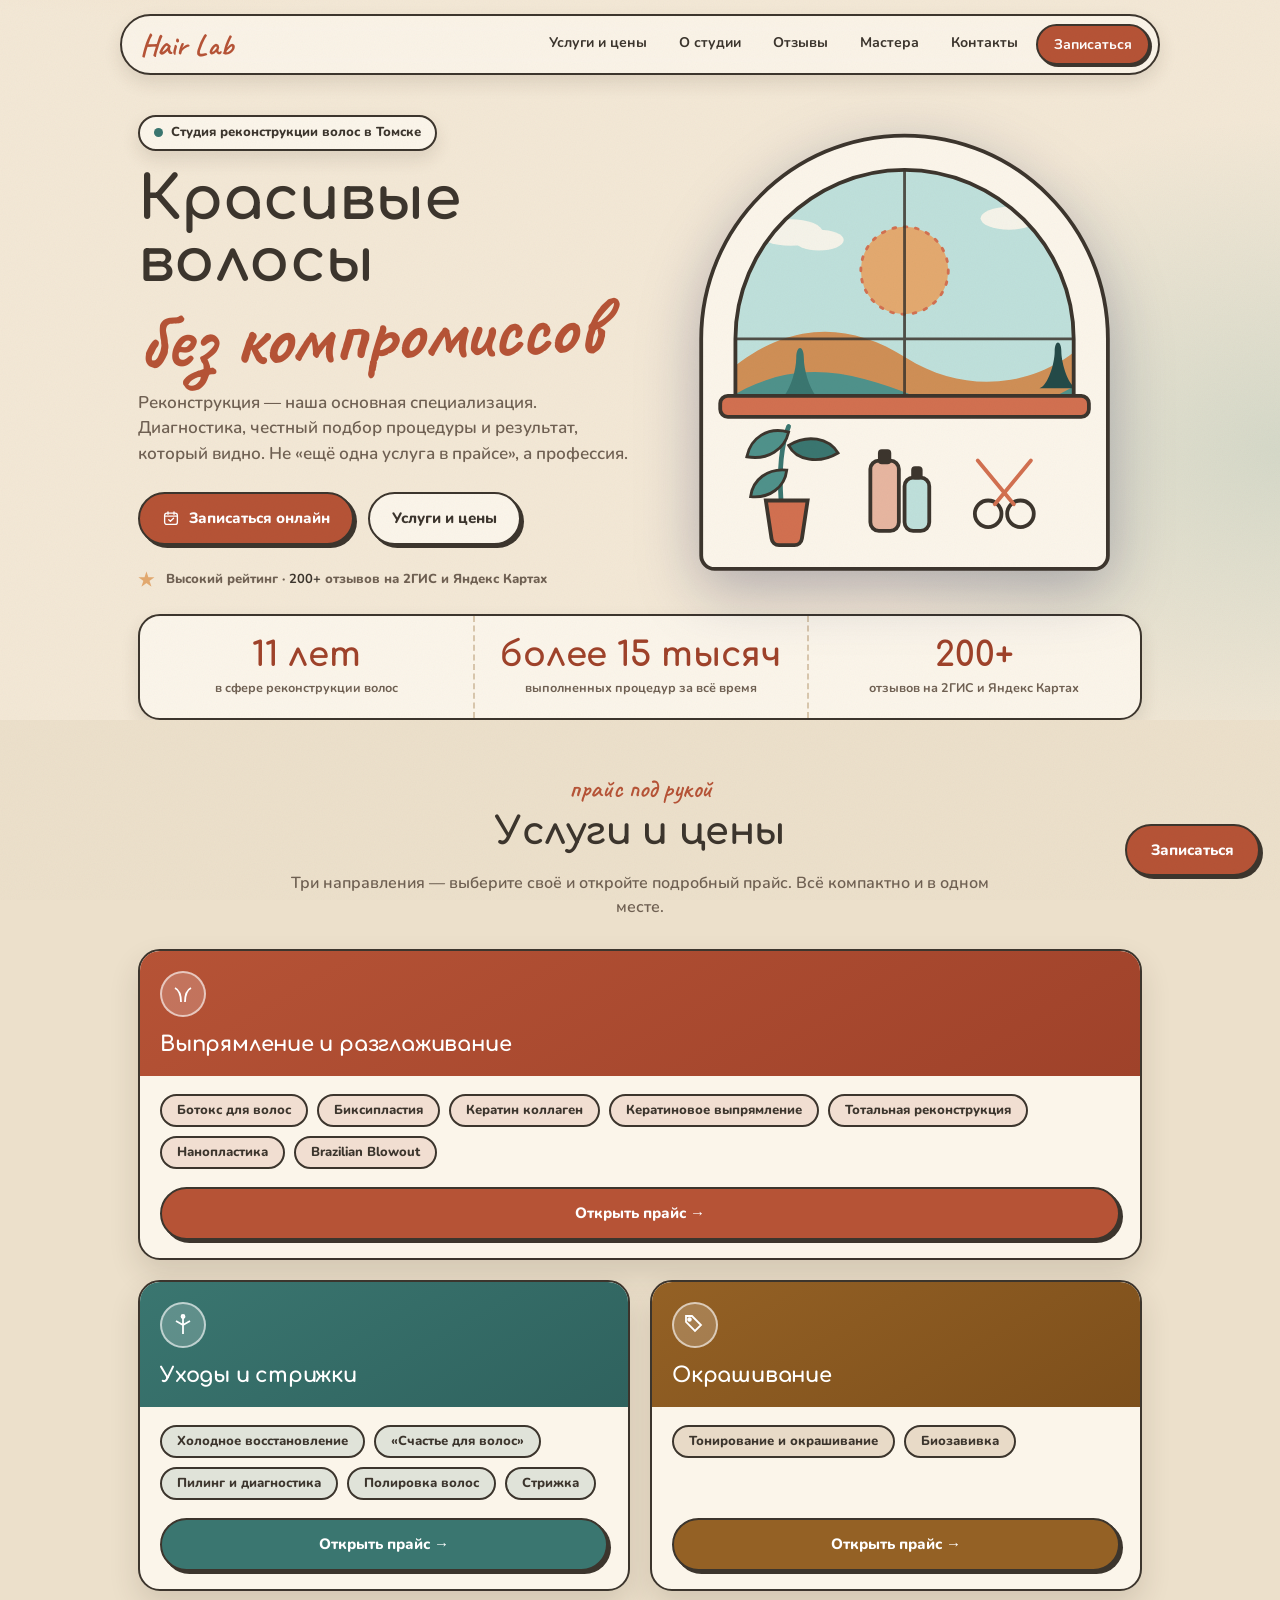
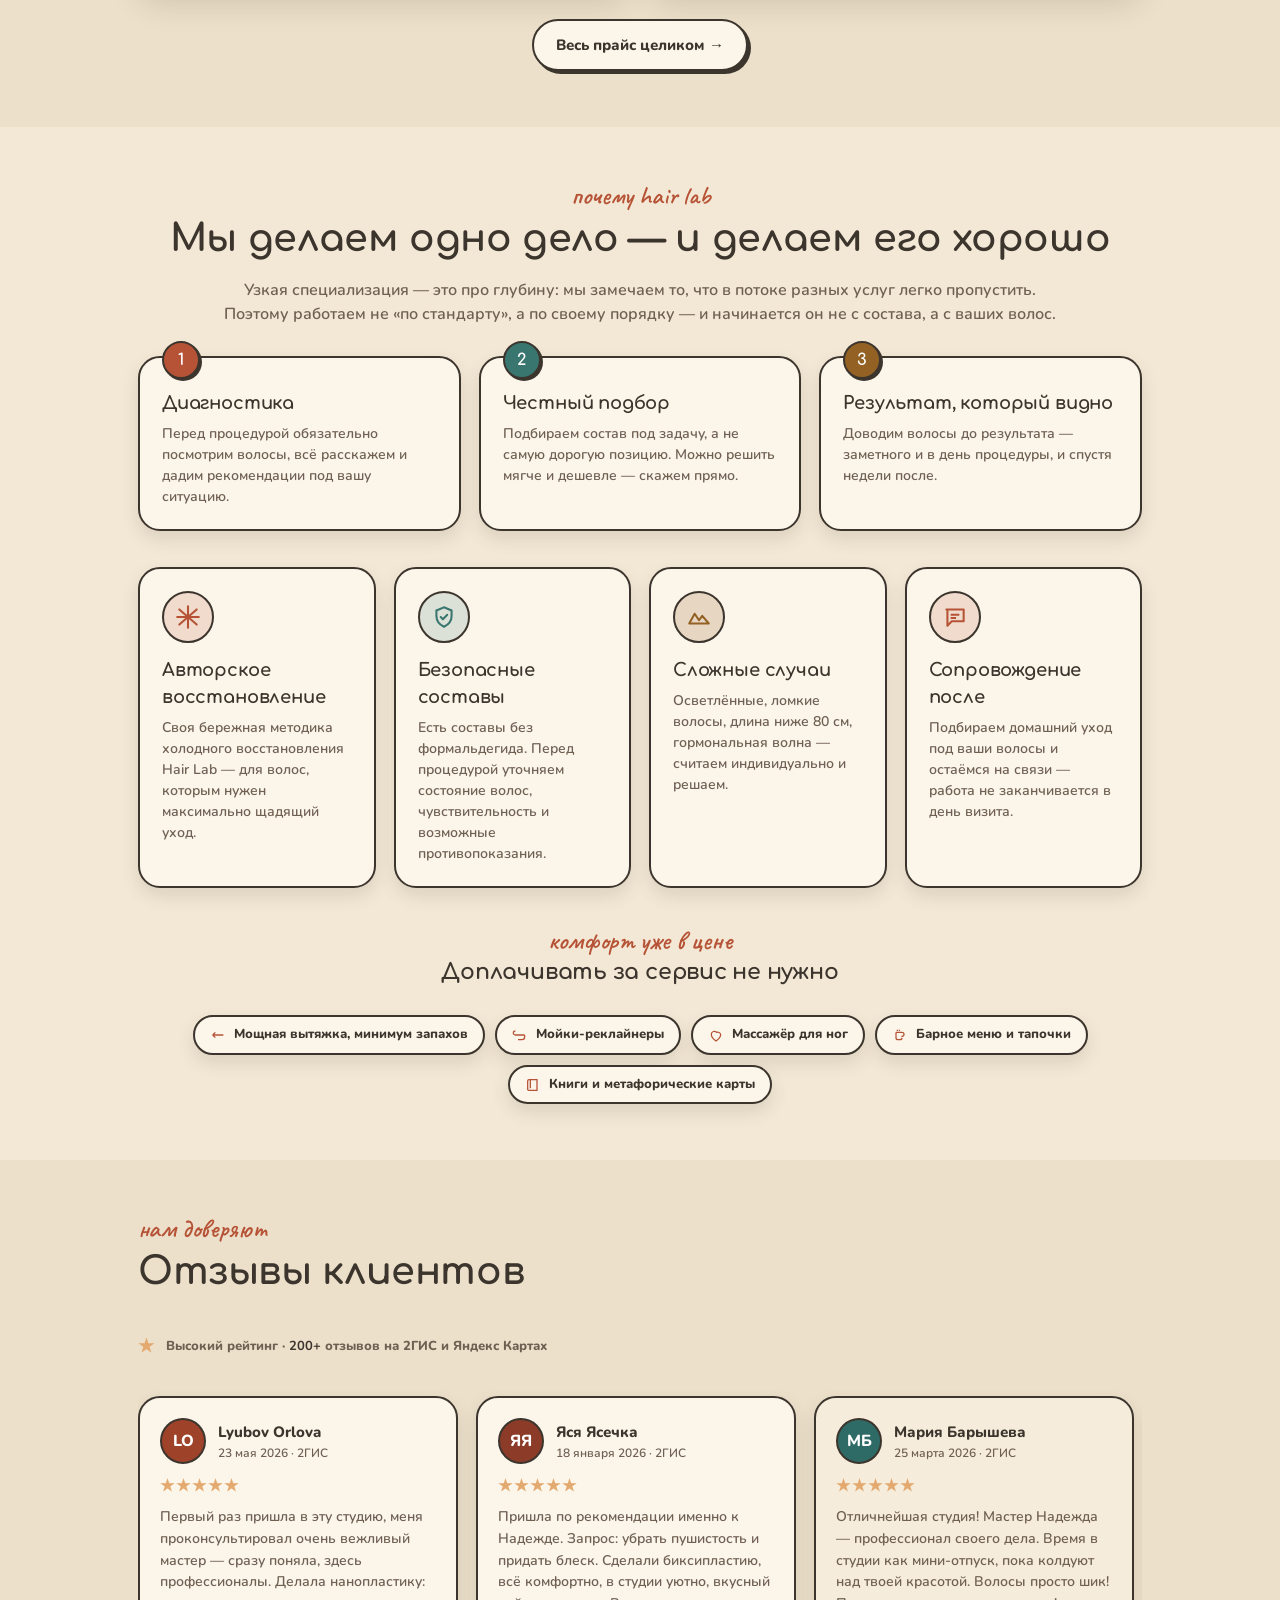
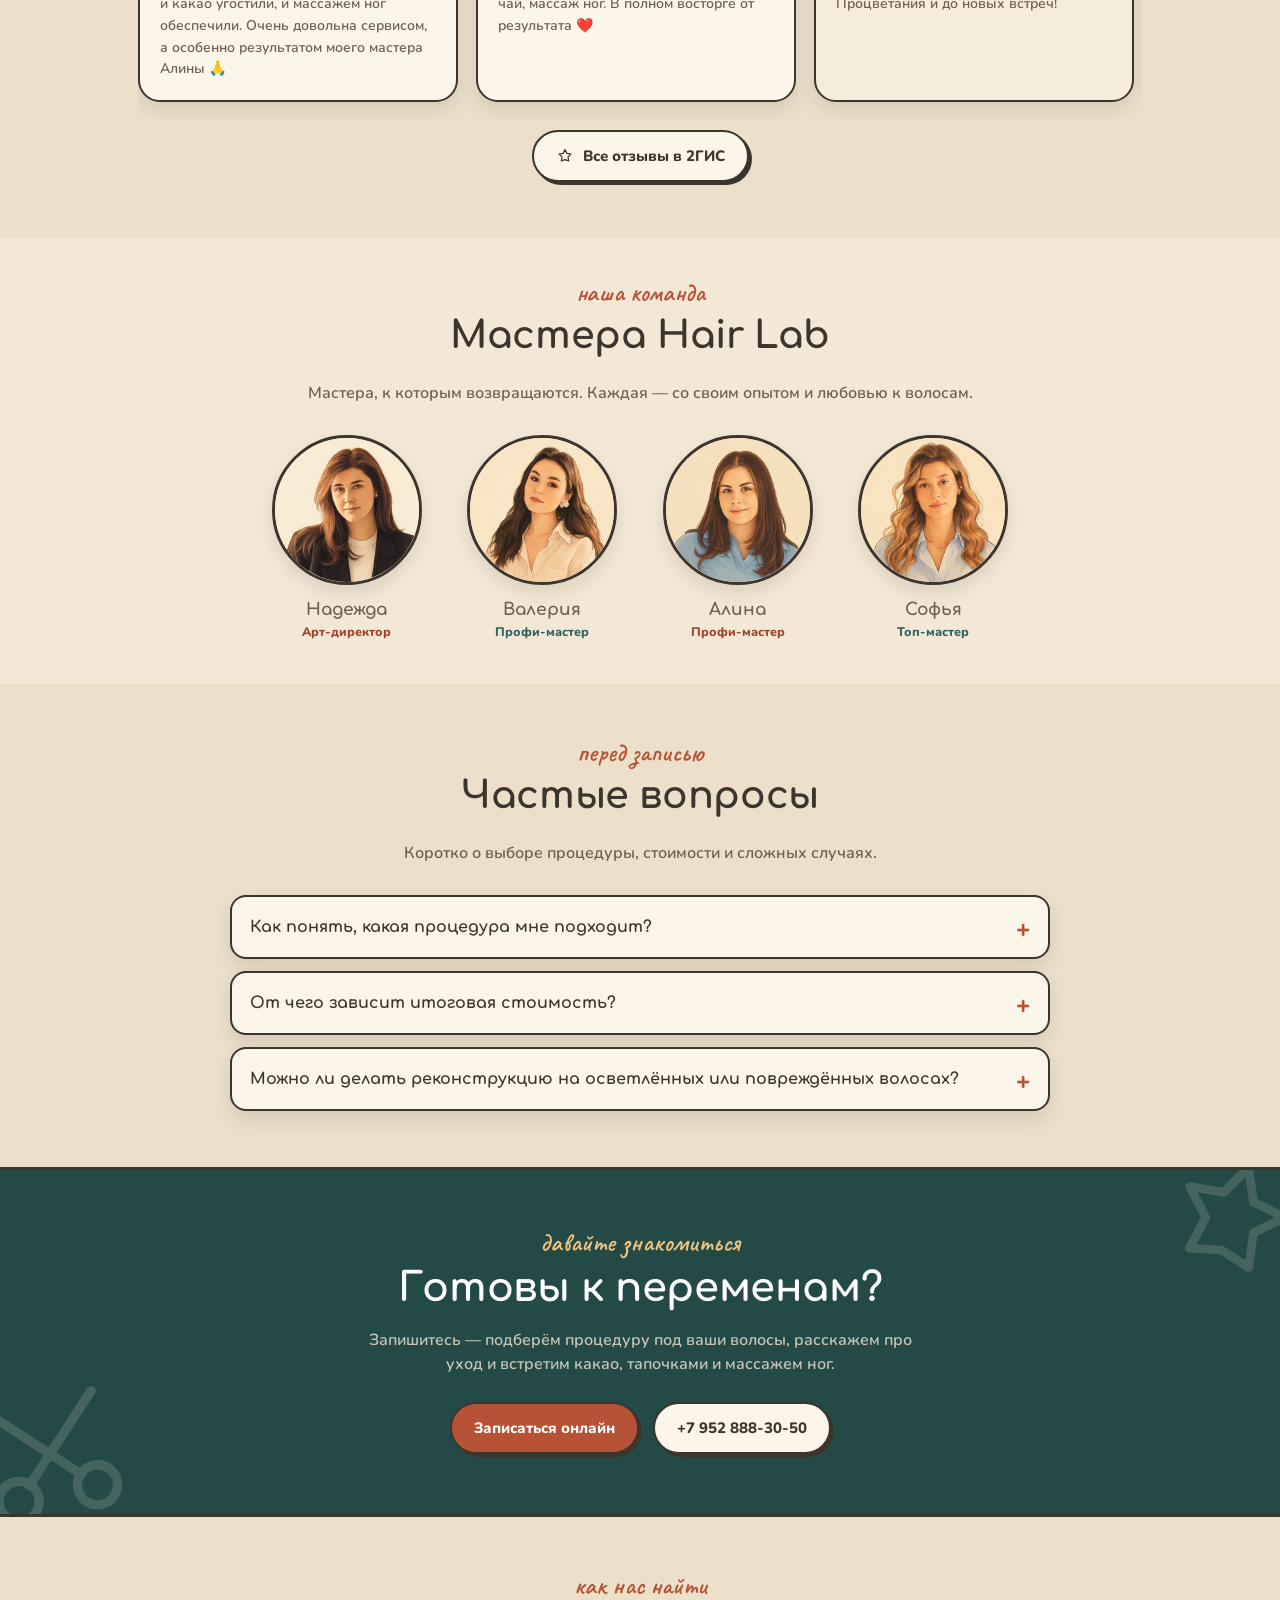
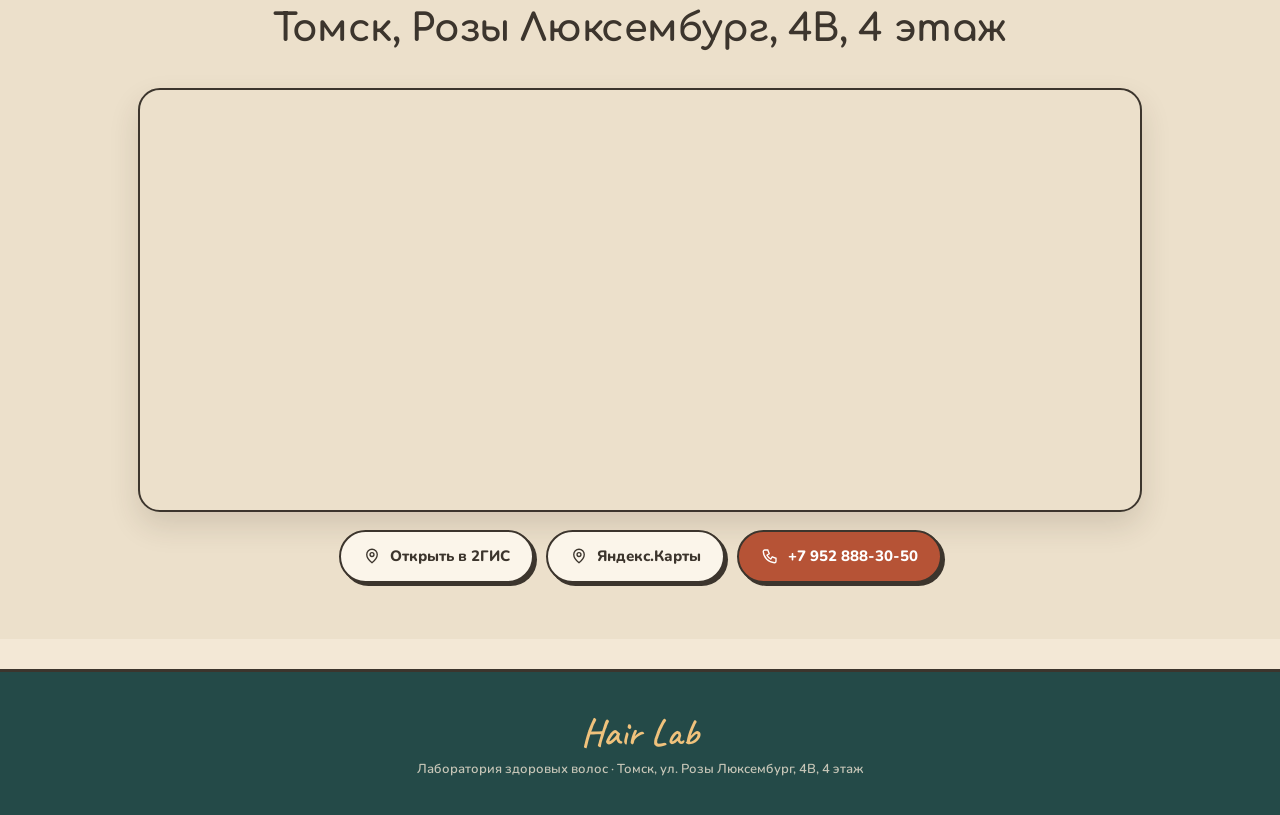
==== commit 8d8c92b6: "Обновить мобильную версию, скорость и SEO Hair Lab" ====
--- a/index.html
+++ b/index.html
@@ -3,36 +3,109 @@
 <head>
 <meta charset="UTF-8">
 <meta name="viewport" content="width=device-width, initial-scale=1">
-<title>HairLab — Студия реконструкции волос в Томске</title>
+<title>Hair Lab — студия реконструкции волос в Томске</title>
 
 <!-- SEO -->
-<meta name="description" content="HairLab — студия реконструкции волос в Томске. 11 лет только реконструкция: ботокс, кератин, нанопластика, биксипластия, авторское холодное восстановление. Диагностика трихоскопом, безопасные составы без формальдегида, 13 111 процедур, 200+ отзывов. Розы Люксембург, 4В.">
-<meta name="keywords" content="hairlab, реконструкция волос, ботокс для волос, кератин, нанопластика, биксипластия, холодное восстановление, диагностика волос, Томск, парикмахерская">
-<meta name="theme-color" content="#d27050">
+<meta name="description" content="Hair Lab — студия реконструкции волос в Томске. Ботокс, кератин, нанопластика, биксипластия и авторское холодное восстановление. 11 лет опыта, более 15 000 процедур и 200+ отзывов.">
+<meta name="robots" content="index,follow,max-image-preview:large">
+<meta name="theme-color" content="#b65336">
+<link rel="canonical" href="https://hairlab1.github.io/">
 
 <!-- Open Graph -->
 <meta property="og:type" content="website">
-<meta property="og:title" content="HairLab — Студия реконструкции волос в Томске">
-<meta property="og:description" content="11 лет только реконструкция волос. 13 111 процедур, 200+ отзывов. Диагностика, честный подбор, безопасные составы без формальдегида. Онлайн-запись.">
-<meta property="og:image" content="https://hairlab1.github.io/PriceMay2026/Present.jpg">
-<meta property="og:url" content="https://hairlab1.github.io">
+<meta property="og:title" content="Hair Lab — реконструкция волос в Томске">
+<meta property="og:description" content="11 лет опыта, более 15 000 процедур и 200+ отзывов. Диагностика, честный подбор процедуры и онлайн-запись.">
+<meta property="og:image" content="https://hairlab1.github.io/og.png">
+<meta property="og:image:type" content="image/png">
+<meta property="og:image:width" content="1200">
+<meta property="og:image:height" content="630">
+<meta property="og:image:alt" content="Hair Lab — реконструкция волос в Томске">
+<meta property="og:url" content="https://hairlab1.github.io/">
 <meta property="og:locale" content="ru_RU">
 <meta property="og:site_name" content="HairLab">
 <meta name="twitter:card" content="summary_large_image">
+<meta name="twitter:title" content="Hair Lab — реконструкция волос в Томске">
+<meta name="twitter:description" content="Диагностика, честный подбор процедуры и онлайн-запись.">
+<meta name="twitter:image" content="https://hairlab1.github.io/og.png">
 
 <link rel="preconnect" href="https://fonts.googleapis.com">
 <link rel="preconnect" href="https://fonts.gstatic.com" crossorigin>
-<link href="https://fonts.googleapis.com/css2?family=Caveat:wght@600;700&family=Comfortaa:wght@500;700&family=Nunito:wght@600;700;800&display=swap" rel="stylesheet">
+<link rel="preload" as="style" href="https://fonts.googleapis.com/css2?family=Caveat:wght@600;700&family=Comfortaa:wght@500;700&family=Nunito:wght@600;700;800&display=swap" onload="this.onload=null;this.rel='stylesheet'">
+<noscript><link href="https://fonts.googleapis.com/css2?family=Caveat:wght@600;700&family=Comfortaa:wght@500;700&family=Nunito:wght@600;700;800&display=swap" rel="stylesheet"></noscript>
 <link rel="icon" href="data:image/svg+xml,%3Csvg xmlns='http://www.w3.org/2000/svg' viewBox='0 0 32 32'%3E%3Crect width='32' height='32' rx='8' fill='%23f3e8d6'/%3E%3Cg stroke='%233c352d' stroke-width='2.4' fill='none' stroke-linecap='round'%3E%3Ccircle cx='10' cy='22' r='3.4'/%3E%3Ccircle cx='22' cy='22' r='3.4'/%3E%3Cpath d='M12 19l10-12M20 19L10 7' stroke='%23d27050'/%3E%3C/g%3E%3C/svg%3E">
-<link rel="stylesheet" href="studio.css?v=12">
+<link rel="stylesheet" href="studio.css?v=13">
+<script type="application/ld+json">
+{
+  "@context": "https://schema.org",
+  "@graph": [
+    {
+      "@type": "HairSalon",
+      "@id": "https://hairlab1.github.io/#salon",
+      "name": "Hair Lab",
+      "url": "https://hairlab1.github.io/",
+      "image": "https://hairlab1.github.io/og.png",
+      "telephone": "+7 952 888-30-50",
+      "description": "Студия реконструкции волос в Томске: диагностика, ботокс, кератин, нанопластика, биксипластия и холодное восстановление.",
+      "address": {
+        "@type": "PostalAddress",
+        "streetAddress": "ул. Розы Люксембург, 4В, 4 этаж",
+        "addressLocality": "Томск",
+        "addressCountry": "RU"
+      },
+      "geo": {
+        "@type": "GeoCoordinates",
+        "latitude": 56.489664,
+        "longitude": 84.950624
+      },
+      "hasMap": "https://2gis.ru/tomsk/firm/70000001030344720",
+      "sameAs": [
+        "https://t.me/hairlab_tomsk",
+        "https://instagram.com/hairlab_"
+      ]
+    },
+    {
+      "@type": "FAQPage",
+      "@id": "https://hairlab1.github.io/#faq",
+      "mainEntity": [
+        {
+          "@type": "Question",
+          "name": "Как понять, какая процедура мне подходит?",
+          "acceptedAnswer": {
+            "@type": "Answer",
+            "text": "Мастер сначала оценивает состояние и структуру волос, уточняет желаемый результат и только после этого рекомендует процедуру."
+          }
+        },
+        {
+          "@type": "Question",
+          "name": "От чего зависит итоговая стоимость?",
+          "acceptedAnswer": {
+            "@type": "Answer",
+            "text": "Цена зависит от выбранной процедуры, длины, густоты и состояния волос. Точную стоимость мастер подтверждает после диагностики."
+          }
+        },
+        {
+          "@type": "Question",
+          "name": "Можно ли делать реконструкцию на осветлённых или повреждённых волосах?",
+          "acceptedAnswer": {
+            "@type": "Answer",
+            "text": "Возможность и формат процедуры определяются индивидуально. Если выбранная процедура не подходит, мастер предложит более щадящий вариант ухода или восстановления."
+          }
+        }
+      ]
+    }
+  ]
+}
+</script>
 </head>
 
 <body>
 
+<a class="skip-link" href="#main-content">Перейти к содержанию</a>
+
 <!-- ============ NAV ============ -->
-<nav class="nav">
+<nav class="nav" aria-label="Основная навигация">
   <a href="#top" class="nav-brand">Hair Lab</a>
-  <div class="nav-burger" id="navBurger">☰</div>
+  <button class="nav-burger" id="navBurger" type="button" aria-label="Открыть меню" aria-controls="navLinks" aria-expanded="false">☰</button>
   <div class="nav-links" id="navLinks">
     <a href="#services">Услуги и цены</a>
     <a href="#studio">О студии</a>
@@ -45,12 +118,14 @@
 
 <a id="top"></a>
 
+<main id="main-content" tabindex="-1">
+
 <!-- ============ HERO ============ -->
 <header class="hero">
   <div class="wrap">
     <div class="hero-grid">
       <div class="hero-copy">
-        <span class="hero-badge"><span class="dot"></span> Первая студия в Томске</span>
+        <span class="hero-badge"><span class="dot"></span> Студия реконструкции волос в Томске</span>
         <h1>Красивые волосы <br><span class="script">без компромиссов</span></h1>
         <p class="hero-sub">Реконструкция — наша основная специализация. Диагностика, честный подбор процедуры и результат, который видно. Не «ещё одна услуга в прайсе», а профессия.</p>
         <div class="hero-actions">
@@ -232,7 +307,7 @@
       <div class="feature reveal">
         <div class="ic ic-2"><svg viewBox="0 0 24 24" fill="none" stroke="currentColor" stroke-width="1.9"><path d="M12 3l7 3v5c0 4.5-3 8-7 10-4-2-7-5.5-7-10V6l7-3Z"/><path d="M9 12l2 2 4-4" stroke-linecap="round" stroke-linejoin="round"/></svg></div>
         <h3>Безопасные составы</h3>
-        <p>Есть процедуры без формальдегида — подходят детям и подросткам, беременным, кормящим и аллергикам.</p>
+        <p>Есть составы без формальдегида. Перед процедурой уточняем состояние волос, чувствительность и возможные противопоказания.</p>
       </div>
       <div class="feature reveal">
         <div class="ic ic-3"><svg viewBox="0 0 24 24" fill="none" stroke="currentColor" stroke-width="1.9"><path d="M3 18l5-9 4 6 3-4 6 7Z" stroke-linejoin="round"/></svg></div>
@@ -272,32 +347,32 @@
 
     <div class="reviews-scroll">
       <div class="review">
-        <div class="review-top"><div class="review-avatar" style="background:#d27050">LO</div><div><div class="review-name">Lyubov Orlova</div><div class="review-date">23 мая 2026 · 2ГИС</div></div></div>
+        <div class="review-top"><div class="review-avatar" style="background:#9f422a">LO</div><div><div class="review-name">Lyubov Orlova</div><div class="review-date">23 мая 2026 · 2ГИС</div></div></div>
         <div class="review-stars">★★★★★</div>
         <div class="review-text">Первый раз пришла в эту студию, меня проконсультировал очень вежливый мастер — сразу поняла, здесь профессионалы. Делала нанопластику: и какао угостили, и массажем ног обеспечили. Очень довольна сервисом, а особенно результатом моего мастера Алины 🙏</div>
       </div>
       <div class="review">
-        <div class="review-top"><div class="review-avatar" style="background:#bd5a3d">ЯЯ</div><div><div class="review-name">Яся Ясечка</div><div class="review-date">18 января 2026 · 2ГИС</div></div></div>
+        <div class="review-top"><div class="review-avatar" style="background:#8c3b28">ЯЯ</div><div><div class="review-name">Яся Ясечка</div><div class="review-date">18 января 2026 · 2ГИС</div></div></div>
         <div class="review-stars">★★★★★</div>
         <div class="review-text">Пришла по рекомендации именно к Надежде. Запрос: убрать пушистость и придать блеск. Сделали биксипластию, всё комфортно, в студии уютно, вкусный чай, массаж ног. В полном восторге от результата ❤️</div>
       </div>
       <div class="review">
-        <div class="review-top"><div class="review-avatar" style="background:#4f928b">МБ</div><div><div class="review-name">Мария Барышева</div><div class="review-date">25 марта 2026 · 2ГИС</div></div></div>
+        <div class="review-top"><div class="review-avatar" style="background:#2f6b66">МБ</div><div><div class="review-name">Мария Барышева</div><div class="review-date">25 марта 2026 · 2ГИС</div></div></div>
         <div class="review-stars">★★★★★</div>
         <div class="review-text">Отличнейшая студия! Мастер Надежда — профессионал своего дела. Время в студии как мини-отпуск, пока колдуют над твоей красотой. Волосы просто шик! Процветания и до новых встреч!</div>
       </div>
       <div class="review">
-        <div class="review-top"><div class="review-avatar" style="background:#d27050">М</div><div><div class="review-name">Мария</div><div class="review-date">13 мая 2026 · 2ГИС</div></div></div>
+        <div class="review-top"><div class="review-avatar" style="background:#9f422a">М</div><div><div class="review-name">Мария</div><div class="review-date">13 мая 2026 · 2ГИС</div></div></div>
         <div class="review-stars">★★★★★</div>
         <div class="review-text">Обожаю эту студию! Хожу уже который раз на ботокс. Облегчает жизнь с пористыми волосами — они нормально выглядят и легко укладываются. Прекрасная атмосфера, комфорт и массажёр для ног ❤️</div>
       </div>
       <div class="review">
-        <div class="review-top"><div class="review-avatar" style="background:#3a7670">ЕС</div><div><div class="review-name">Елена Субоч</div><div class="review-date">26 апреля 2026 · 2ГИС</div></div></div>
+        <div class="review-top"><div class="review-avatar" style="background:#2f625e">ЕС</div><div><div class="review-name">Елена Субоч</div><div class="review-date">26 апреля 2026 · 2ГИС</div></div></div>
         <div class="review-stars">★★★★★</div>
         <div class="review-text">Очень нравится студия, приятная атмосфера. Спасибо мастеру Валерии — после длительного перерыва привела мои волосы в порядок. Обязательно вернусь.</div>
       </div>
       <div class="review">
-        <div class="review-top"><div class="review-avatar" style="background:#cf8f4e">АS</div><div><div class="review-name">Александра S</div><div class="review-date">1 октября 2025 · 2ГИС</div></div></div>
+        <div class="review-top"><div class="review-avatar" style="background:#946125">АS</div><div><div class="review-name">Александра S</div><div class="review-date">1 октября 2025 · 2ГИС</div></div></div>
         <div class="review-stars">★★★★★</div>
         <div class="review-text">Лучшая студия в городе! Мастера — настоящие профессионалы, всё расскажут, помогут с подбором домашнего ухода, очень уютная атмосфера. Хожу не первый год и буду возвращаться!</div>
       </div>
@@ -325,28 +400,28 @@
       <!-- Чтобы вставить фото: замените блок .ph на <img src="masters/master-1.png" alt="Имя"> -->
       <div class="member">
         <div class="ava">
-          <img src="masters/Nadezhda.jpg" alt="Надежда — арт-директор" loading="lazy">
+          <img src="masters/Nadezhda.jpg" alt="Надежда — арт-директор" width="450" height="450" loading="lazy" decoding="async">
         </div>
         <div class="name">Надежда</div>
         <div class="role">Арт-директор</div>
       </div>
       <div class="member">
         <div class="ava">
-          <img src="masters/Valeria.jpg" alt="Валерия — профи-мастер" loading="lazy">
+          <img src="masters/Valeria.jpg" alt="Валерия — профи-мастер" width="450" height="450" loading="lazy" decoding="async">
         </div>
         <div class="name">Валерия</div>
         <div class="role teal">Профи-мастер</div>
       </div>
       <div class="member">
         <div class="ava">
-          <img src="masters/Alina.jpg" alt="Алина — профи-мастер" loading="lazy">
+          <img src="masters/Alina.jpg" alt="Алина — профи-мастер" width="450" height="450" loading="lazy" decoding="async">
         </div>
         <div class="name">Алина</div>
         <div class="role">Профи-мастер</div>
       </div>
       <div class="member">
         <div class="ava">
-          <img src="masters/Sofia.jpg" alt="Софья — топ-мастер" loading="lazy">
+          <img src="masters/Sofia.jpg" alt="Софья — топ-мастер" width="450" height="450" loading="lazy" decoding="async">
         </div>
         <div class="name">Софья</div>
         <div class="role teal">Топ-мастер</div>
@@ -381,6 +456,31 @@
         <div class="ph"><svg viewBox="0 0 24 24" fill="none" stroke="currentColor" stroke-width="1.4"><path d="M5 11V7a2 2 0 0 1 2-2h10a2 2 0 0 1 2 2v4"/><path d="M3 11h18v6H3zM6 17v3M18 17v3"/></svg><small>studio-3.png</small></div>
         <div class="cap">Зона ожидания</div>
       </div>
+    </div>
+  </div>
+</section>
+
+<!-- ============ ЧАСТЫЕ ВОПРОСЫ ============ -->
+<section class="section faq-section" id="faq">
+  <div class="wrap">
+    <div class="section-head center reveal">
+      <div class="section-eyebrow">перед записью</div>
+      <h2 class="section-title">Частые вопросы</h2>
+      <p class="muted">Коротко о выборе процедуры, стоимости и сложных случаях.</p>
+    </div>
+    <div class="faq-list reveal">
+      <details>
+        <summary>Как понять, какая процедура мне подходит?</summary>
+        <p>Мастер сначала оценивает состояние и структуру волос, уточняет желаемый результат и только после этого рекомендует процедуру.</p>
+      </details>
+      <details>
+        <summary>От чего зависит итоговая стоимость?</summary>
+        <p>Цена зависит от выбранной процедуры, длины, густоты и состояния волос. Точную стоимость мастер подтверждает после диагностики.</p>
+      </details>
+      <details>
+        <summary>Можно ли делать реконструкцию на осветлённых или повреждённых волосах?</summary>
+        <p>Возможность и формат процедуры определяются индивидуально. Если выбранная процедура не подходит, мастер предложит более щадящий вариант ухода или восстановления.</p>
+      </details>
     </div>
   </div>
 </section>
@@ -424,6 +524,8 @@
   </div>
 </section>
 
+</main>
+
 <!-- ============ FOOTER ============ -->
 <footer class="footer">
   <div class="script">Hair Lab</div>
@@ -431,15 +533,15 @@
 </footer>
 
 <!-- ============ FAB КОНТАКТ-МЕНЮ ============ -->
-<div class="contact-menu">
-  <div class="contact-items" id="contactItems">
+<div class="contact-menu" aria-label="Быстрая связь">
+  <div class="contact-items" id="contactItems" aria-hidden="true" inert>
     <a href="https://n92404.yclients.com" target="_blank" rel="noopener"><svg viewBox="0 0 24 24" fill="none" stroke="currentColor" stroke-width="1.8"><rect x="3.5" y="5.5" width="17" height="15" rx="3"/><path d="M8 3.8V7M16 3.8V7M3.5 9.5H20.5" stroke-linecap="round"/></svg> Онлайн-запись</a>
     <a href="tel:+79528883050"><svg viewBox="0 0 24 24" fill="none" stroke="currentColor" stroke-width="1.8"><path d="M5 4h4l2 5-3 2a12 12 0 0 0 5 5l2-3 5 2v4a2 2 0 0 1-2 2A16 16 0 0 1 3 6a2 2 0 0 1 2-2Z"/></svg> Позвонить</a>
     <a href="https://t.me/hairlab_tomsk" target="_blank" rel="noopener"><img src="https://cdn.jsdelivr.net/gh/simple-icons/simple-icons/icons/telegram.svg" alt=""> Telegram</a>
     <a href="https://instagram.com/hairlab_" target="_blank" rel="noopener"><img src="https://cdn.jsdelivr.net/gh/simple-icons/simple-icons/icons/instagram.svg" alt=""> Instagram</a>
     <a href="https://wa.me/79528883050?text=Здравствуйте%20Хочу%20записаться%20в%20Hair%20Lab" target="_blank" rel="noopener"><img src="https://cdn.jsdelivr.net/gh/simple-icons/simple-icons/icons/whatsapp.svg" alt=""> WhatsApp</a>
   </div>
-  <button class="contact-main" id="contactToggle">Записаться</button>
+  <button class="contact-main" id="contactToggle" type="button" aria-controls="contactItems" aria-expanded="false">Записаться</button>
 </div>
 
 <script>
@@ -447,16 +549,32 @@
   /* бургер-меню */
   const burger = document.getElementById("navBurger");
   const links = document.getElementById("navLinks");
-  burger.addEventListener("click", e => { e.stopPropagation(); links.classList.toggle("open"); });
-  links.querySelectorAll("a").forEach(a => a.addEventListener("click", () => links.classList.remove("open")));
+  const setNavOpen = open => {
+    links.classList.toggle("open", open);
+    burger.setAttribute("aria-expanded", String(open));
+    burger.setAttribute("aria-label", open ? "Закрыть меню" : "Открыть меню");
+  };
+  burger.addEventListener("click", e => { e.stopPropagation(); setNavOpen(!links.classList.contains("open")); });
+  links.querySelectorAll("a").forEach(a => a.addEventListener("click", () => setNavOpen(false)));
 
   /* контакт-меню */
   const toggle = document.getElementById("contactToggle");
   const items = document.getElementById("contactItems");
-  toggle.addEventListener("click", e => { e.stopPropagation(); items.classList.toggle("open"); });
+  const setContactsOpen = open => {
+    items.classList.toggle("open", open);
+    items.setAttribute("aria-hidden", String(!open));
+    items.inert = !open;
+    toggle.setAttribute("aria-expanded", String(open));
+  };
+  toggle.addEventListener("click", e => { e.stopPropagation(); setContactsOpen(!items.classList.contains("open")); });
   document.addEventListener("click", e => {
-    if (!items.contains(e.target) && e.target !== toggle) items.classList.remove("open");
-    if (!links.contains(e.target) && e.target !== burger) links.classList.remove("open");
+    if (!items.contains(e.target) && e.target !== toggle) setContactsOpen(false);
+    if (!links.contains(e.target) && e.target !== burger) setNavOpen(false);
+  });
+  document.addEventListener("keydown", e => {
+    if (e.key !== "Escape") return;
+    setContactsOpen(false);
+    setNavOpen(false);
   });
 
   /* плавное появление секций */
--- a/studio.css
+++ b/studio.css
@@ -26,12 +26,13 @@
   --stroke:    #d9c7ad;
   --stroke-ink:#3c352d;
 
-  --terra:      #d27050;
-  --terra-deep: #bd5a3d;
-  --teal:       #4f928b;
-  --teal-deep:  #3a7670;
-  --gold:       #e3a96f;
-  --gold-deep:  #cf8f4e;
+  --terra:      #b65336;
+  --terra-deep: #9f422a;
+  --teal:       #3a7670;
+  --teal-deep:  #2f625e;
+  --gold:       #946125;
+  --gold-deep:  #7d4f1b;
+  --gold-light: #f0c27c;
   --blush:      #e7b6a0;
   --stars:      #e3a96f;
 
@@ -91,6 +92,7 @@
   --teal-deep:  #1f8da0;
   --gold:       #6f7bf0;
   --gold-deep:  #5563d8;
+  --gold-light: #ffd24a;
   --blush:      #e7a6cf;
   --stars:      #ffd24a;
 
@@ -118,6 +120,7 @@
 
 *{ box-sizing:border-box; }
 html{ scroll-behavior:smooth; }
+#top{ scroll-margin-top:100px; }
 
 body{
   margin:0;
@@ -146,6 +149,14 @@
 a{ color:inherit; text-decoration:none; }
 img{ max-width:100%; display:block; }
 
+.skip-link{
+  position:fixed; left:16px; top:12px; z-index:7000;
+  padding:10px 16px; border:2px solid var(--stroke-ink); border-radius:999px;
+  background:var(--card); color:var(--ink); font-weight:800;
+  transform:translateY(-160%); transition:transform .18s;
+}
+.skip-link:focus{ transform:translateY(0); }
+
 /* ---------- Типографика ---------- */
 .script{ font-family:"Caveat",cursive; }
 h1,h2,h3{
@@ -195,7 +206,7 @@
   padding:8px 16px !important;
 }
 .nav-cta:hover{ background:var(--terra-deep) !important; transform:translate(-1px,-1px); box-shadow:3px 3px 0 var(--stroke-ink); }
-.nav-burger{ display:none; }
+.nav-burger{ display:none; font-family:inherit; }
 
 @media (max-width:760px){
   .nav{ padding:8px 10px; gap:8px; }
@@ -222,6 +233,7 @@
   display:inline-flex; align-items:center; gap:9px;
   padding:13px 22px; border-radius:999px;
   font-family:"Nunito",sans-serif; font-weight:800; font-size:15px;
+  white-space:nowrap;
   cursor:pointer; border:2px solid var(--stroke-ink);
   transition:transform .15s, box-shadow .15s, background .2s;
 }
@@ -256,7 +268,13 @@
 
 @media (max-width:860px){
   .hero-grid{ grid-template-columns:1fr; gap:18px; }
-  .hero-art{ order:-1; max-width:460px; margin:0 auto; }
+  .hero-art{ order:0; max-width:360px; margin:8px auto 0; }
+}
+@media (max-width:560px){
+  .hero{ padding-top:12px; }
+  .hero-art{ max-width:280px; }
+  .hero-actions .btn{ flex:1 1 150px; justify-content:center; padding-inline:16px; }
+  .hero-rating .rt{ font-size:14px; line-height:1.35; }
 }
 
 /* классы иллюстрации-героя */
@@ -411,7 +429,7 @@
 
 /* ============================================================ FOOTER */
 .footer{ background:var(--dark); color:var(--on-dark); text-align:center; padding:42px 18px 36px; margin-top:30px; border-top:3px solid var(--stroke-ink); }
-.footer .script{ font-size:38px; color:var(--gold); line-height:1; }
+.footer .script{ font-size:38px; color:var(--gold-light); line-height:1; }
 .footer p{ margin:8px 0 0; font-size:13px; color:var(--on-dark-muted); }
 
 /* ============================================================ FAB */
@@ -423,6 +441,22 @@
 .contact-items a{ display:flex; align-items:center; gap:10px; background:var(--card); color:var(--ink); border:2px solid var(--stroke-ink); padding:10px 16px; border-radius:999px; font-size:14px; font-weight:800; box-shadow:var(--shadow-sm); }
 .contact-items a:hover{ background:var(--card-2); }
 .contact-items img, .contact-items svg{ width:18px; height:18px; flex:0 0 18px; }
+
+/* ============================================================ FAQ */
+.faq-section{ background:var(--paper-2); }
+.faq-list{ max-width:820px; margin:0 auto; display:grid; gap:12px; }
+.faq-list details{
+  background:var(--card); color:var(--ink); border:2px solid var(--stroke-ink);
+  border-radius:var(--r-md); box-shadow:var(--shadow-sm); padding:0 18px;
+}
+.faq-list summary{
+  cursor:pointer; list-style:none; padding:18px 34px 18px 0;
+  font-family:"Comfortaa",cursive; font-weight:700; position:relative;
+}
+.faq-list summary::-webkit-details-marker{ display:none; }
+.faq-list summary::after{ content:"+"; position:absolute; right:0; top:14px; font-size:26px; color:var(--terra); }
+.faq-list details[open] summary::after{ content:"−"; }
+.faq-list details p{ margin:0 0 18px; color:var(--ink-soft); }
 
 /* ============================================================ МОДАЛКА */
 .modal-overlay{ position:fixed; inset:0; background:color-mix(in srgb, var(--dark) 94%, transparent); display:none; align-items:center; justify-content:center; z-index:6000; }
@@ -489,7 +523,7 @@
 
 /* ============================================================ ТЁМНАЯ CTA-ПОЛОСА */
 .cta-band{ background:var(--dark); color:var(--on-dark); padding:60px 18px; text-align:center; border-top:3px solid var(--stroke-ink); border-bottom:3px solid var(--stroke-ink); position:relative; overflow:hidden; }
-.cta-band .section-eyebrow{ color:var(--gold); }
+.cta-band .section-eyebrow{ color:var(--gold-light); }
 .cta-band h2{ color:#fff; font-size:clamp(26px,4.4vw,40px); margin:2px 0 10px; }
 .cta-band p{ color:var(--on-dark-muted); max-width:34em; margin:0 auto 26px; font-size:16px; }
 .cta-band .hero-actions{ justify-content:center; }
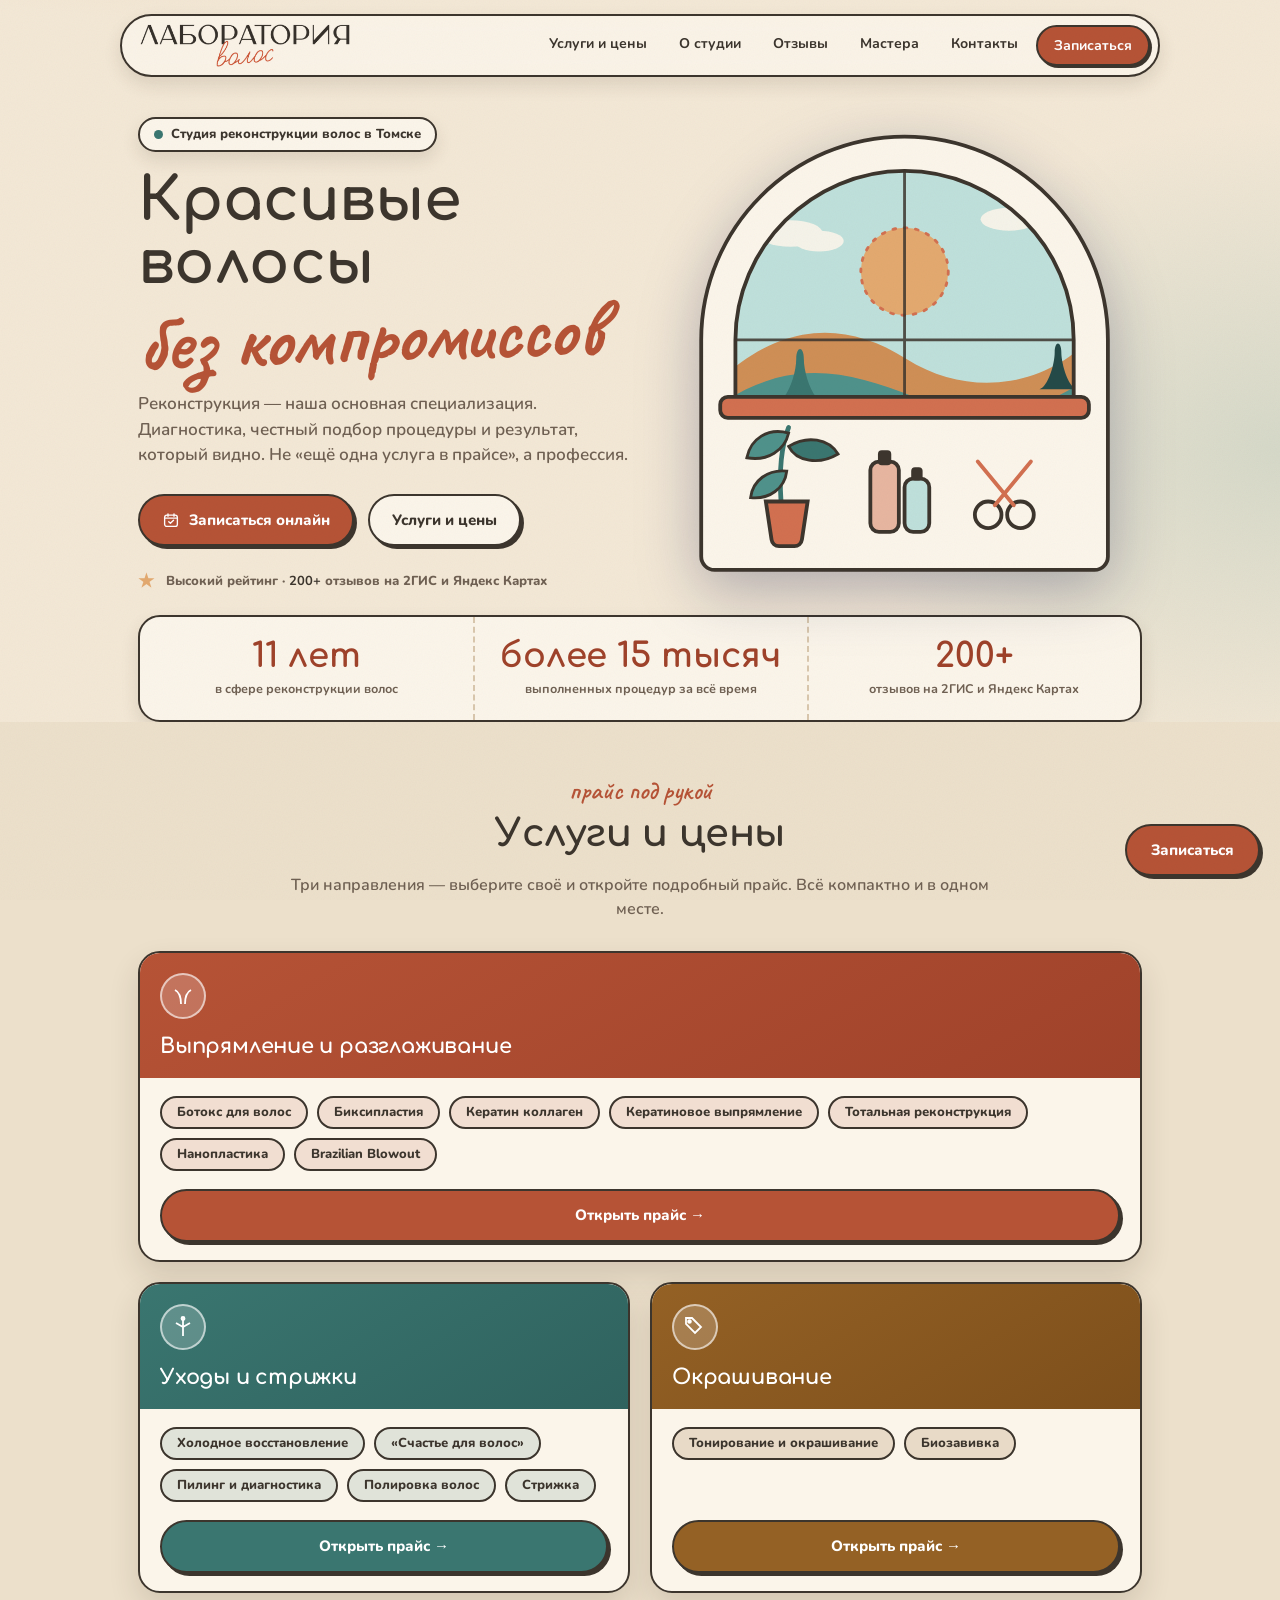
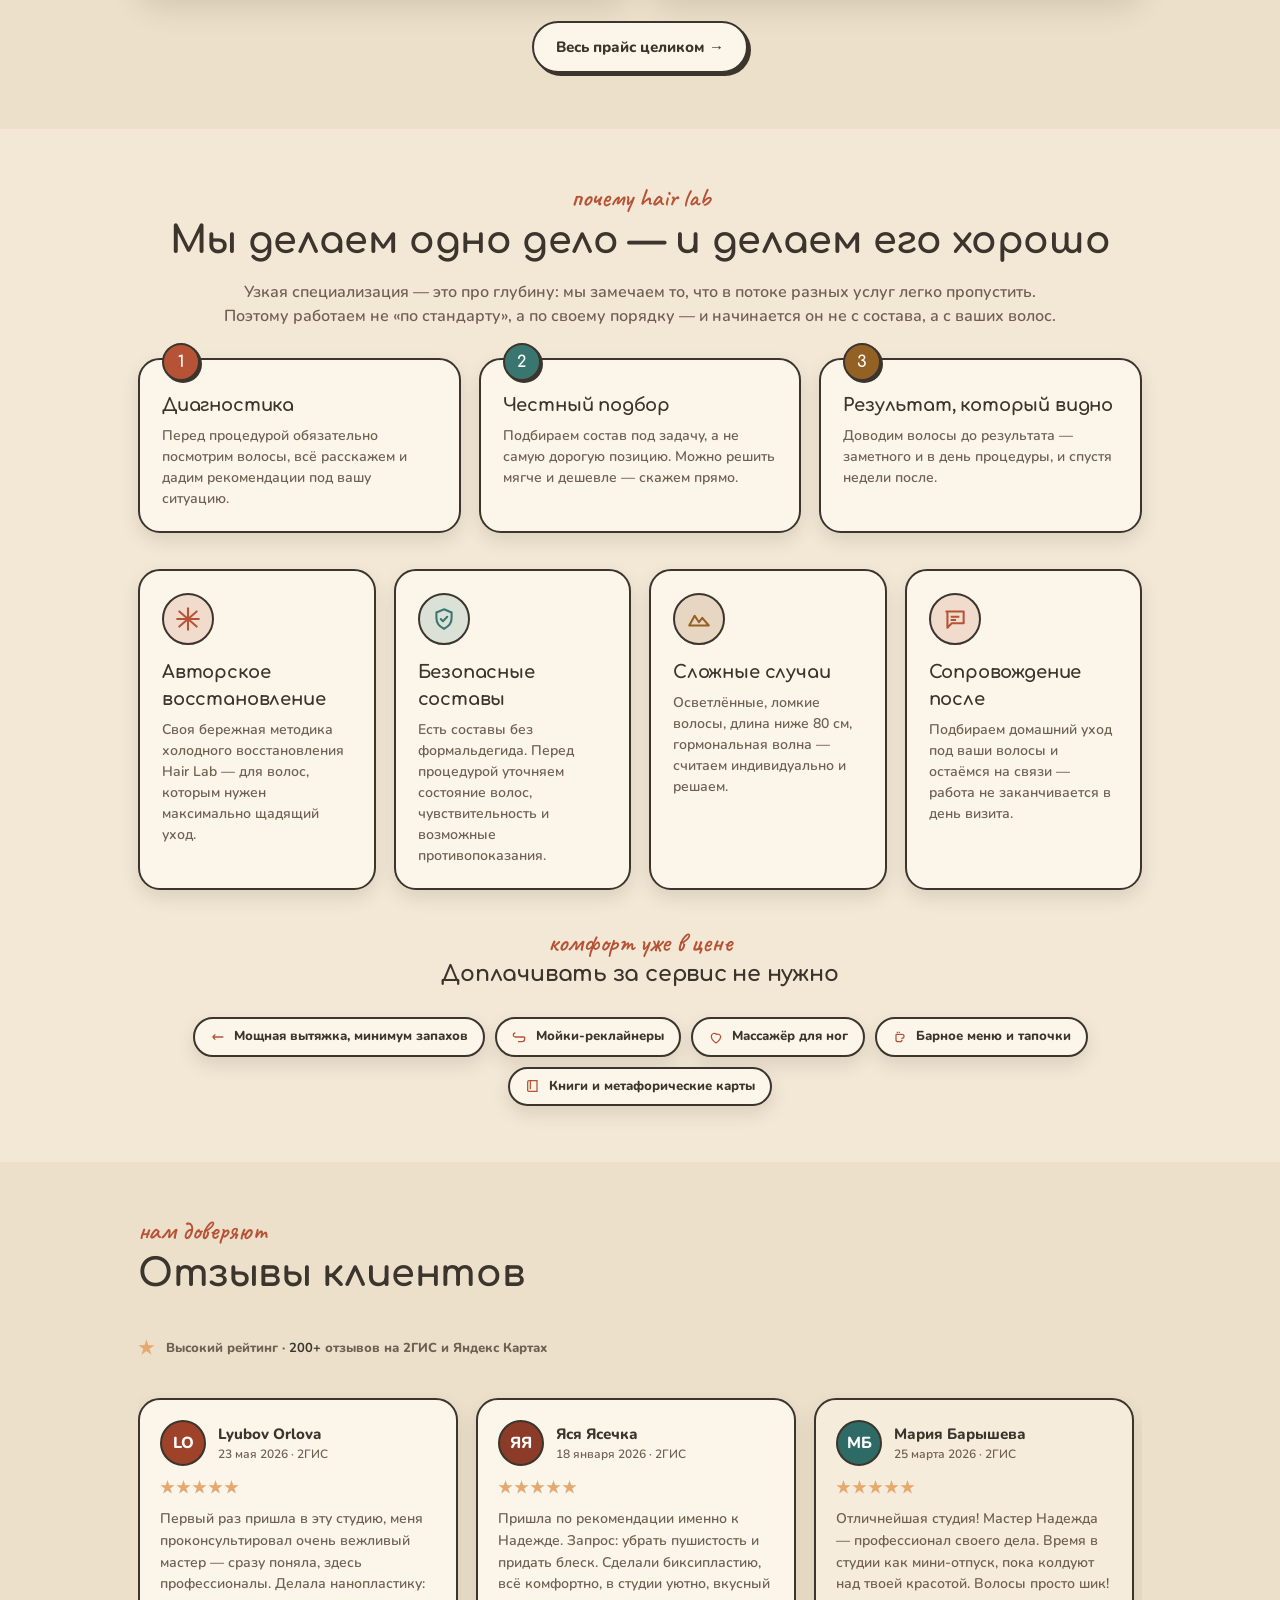
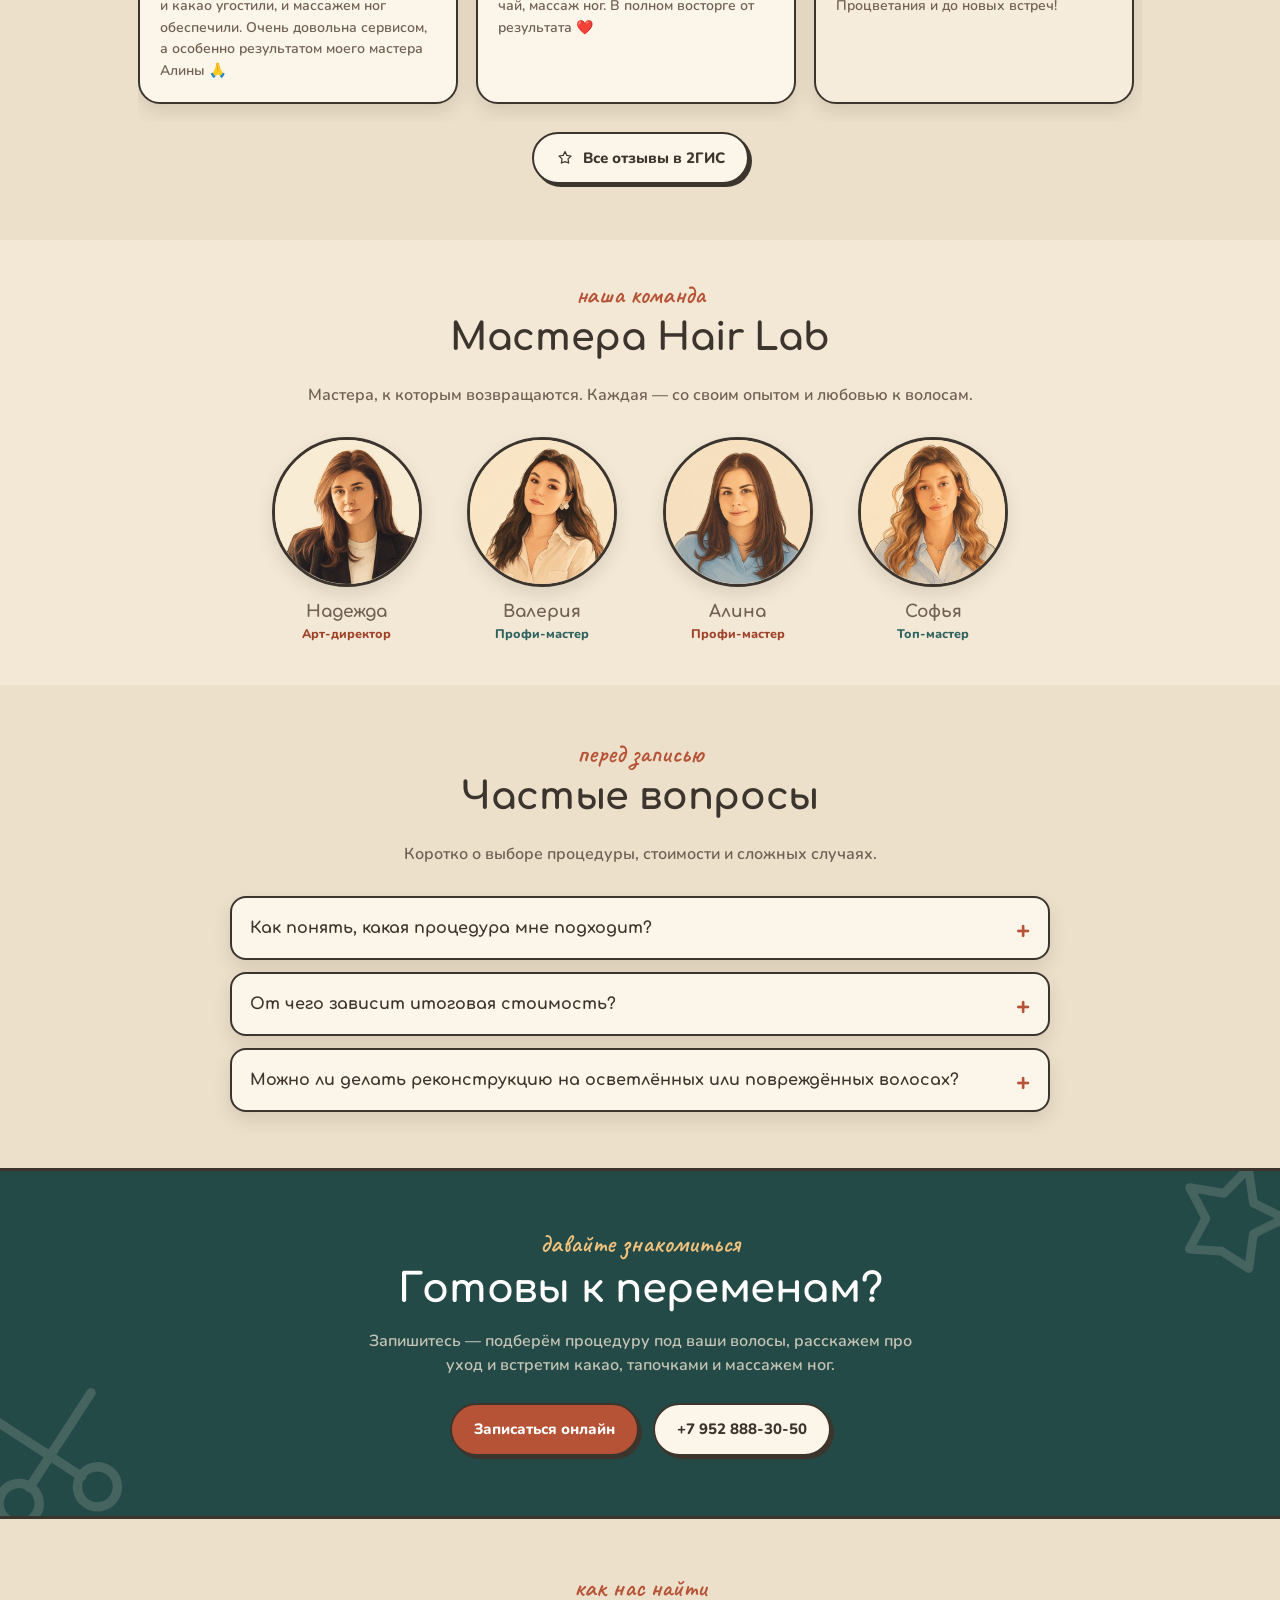
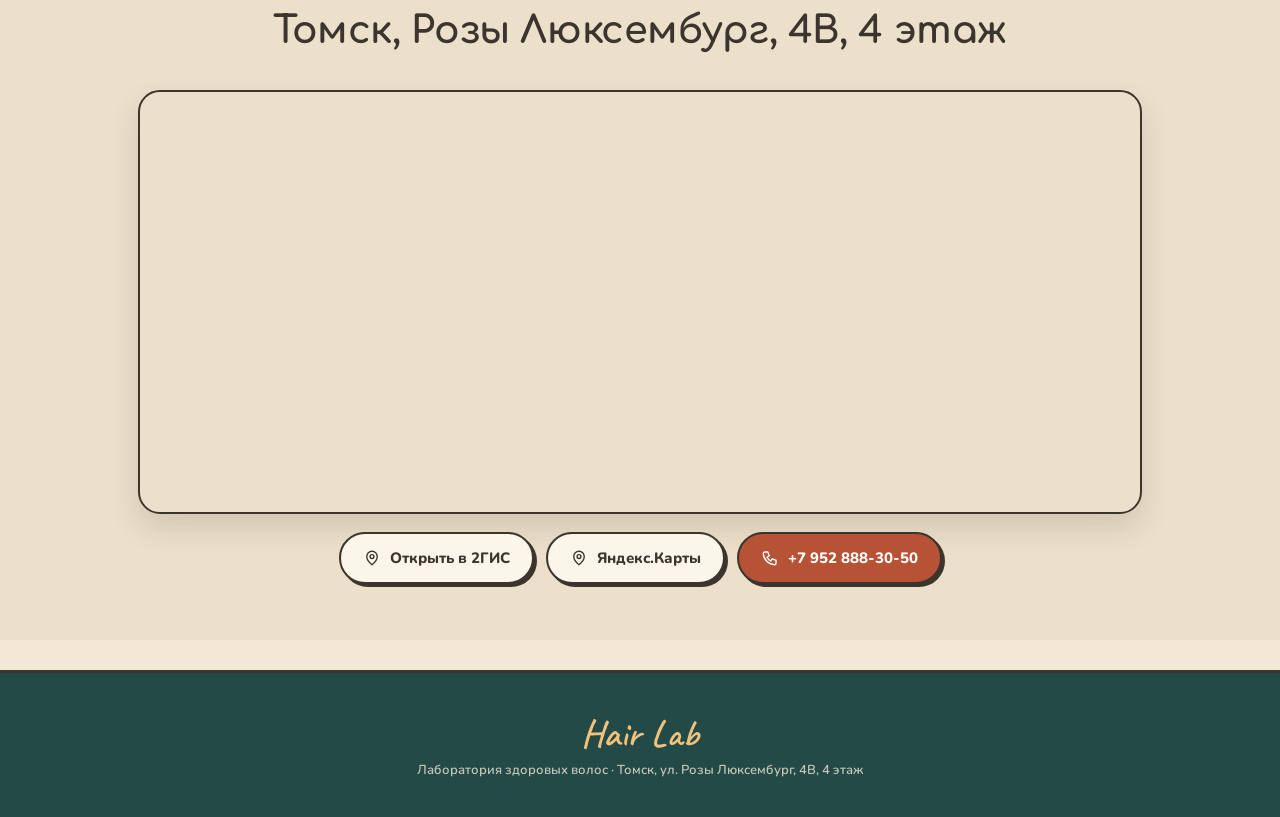
==== commit f73835d1: "Replace header text with final logo" ====
--- a/index.html
+++ b/index.html
@@ -34,6 +34,16 @@
 <noscript><link href="https://fonts.googleapis.com/css2?family=Caveat:wght@600;700&family=Comfortaa:wght@500;700&family=Nunito:wght@600;700;800&display=swap" rel="stylesheet"></noscript>
 <link rel="icon" href="data:image/svg+xml,%3Csvg xmlns='http://www.w3.org/2000/svg' viewBox='0 0 32 32'%3E%3Crect width='32' height='32' rx='8' fill='%23f3e8d6'/%3E%3Cg stroke='%233c352d' stroke-width='2.4' fill='none' stroke-linecap='round'%3E%3Ccircle cx='10' cy='22' r='3.4'/%3E%3Ccircle cx='22' cy='22' r='3.4'/%3E%3Cpath d='M12 19l10-12M20 19L10 7' stroke='%23d27050'/%3E%3C/g%3E%3C/svg%3E">
 <link rel="stylesheet" href="studio.css?v=13">
+<style>
+  .nav-brand-logo{display:flex;align-items:center;flex:0 0 auto;line-height:0}
+  .nav-brand-logo img{display:block;width:210px;height:auto;max-height:44px}
+  @media (max-width:760px){
+    .nav-brand-logo img{width:160px;max-height:34px}
+  }
+  @media (max-width:390px){
+    .nav-brand-logo img{width:142px}
+  }
+</style>
 <script type="application/ld+json">
 {
   "@context": "https://schema.org",
@@ -104,7 +114,7 @@
 
 <!-- ============ NAV ============ -->
 <nav class="nav" aria-label="Основная навигация">
-  <a href="#top" class="nav-brand">Hair Lab</a>
+  <a href="#top" class="nav-brand nav-brand-logo" aria-label="Лаборатория волос — на главную"><img src="logo-header.svg?v=1" alt="Лаборатория волос" width="392" height="80"></a>
   <button class="nav-burger" id="navBurger" type="button" aria-label="Открыть меню" aria-controls="navLinks" aria-expanded="false">☰</button>
   <div class="nav-links" id="navLinks">
     <a href="#services">Услуги и цены</a>
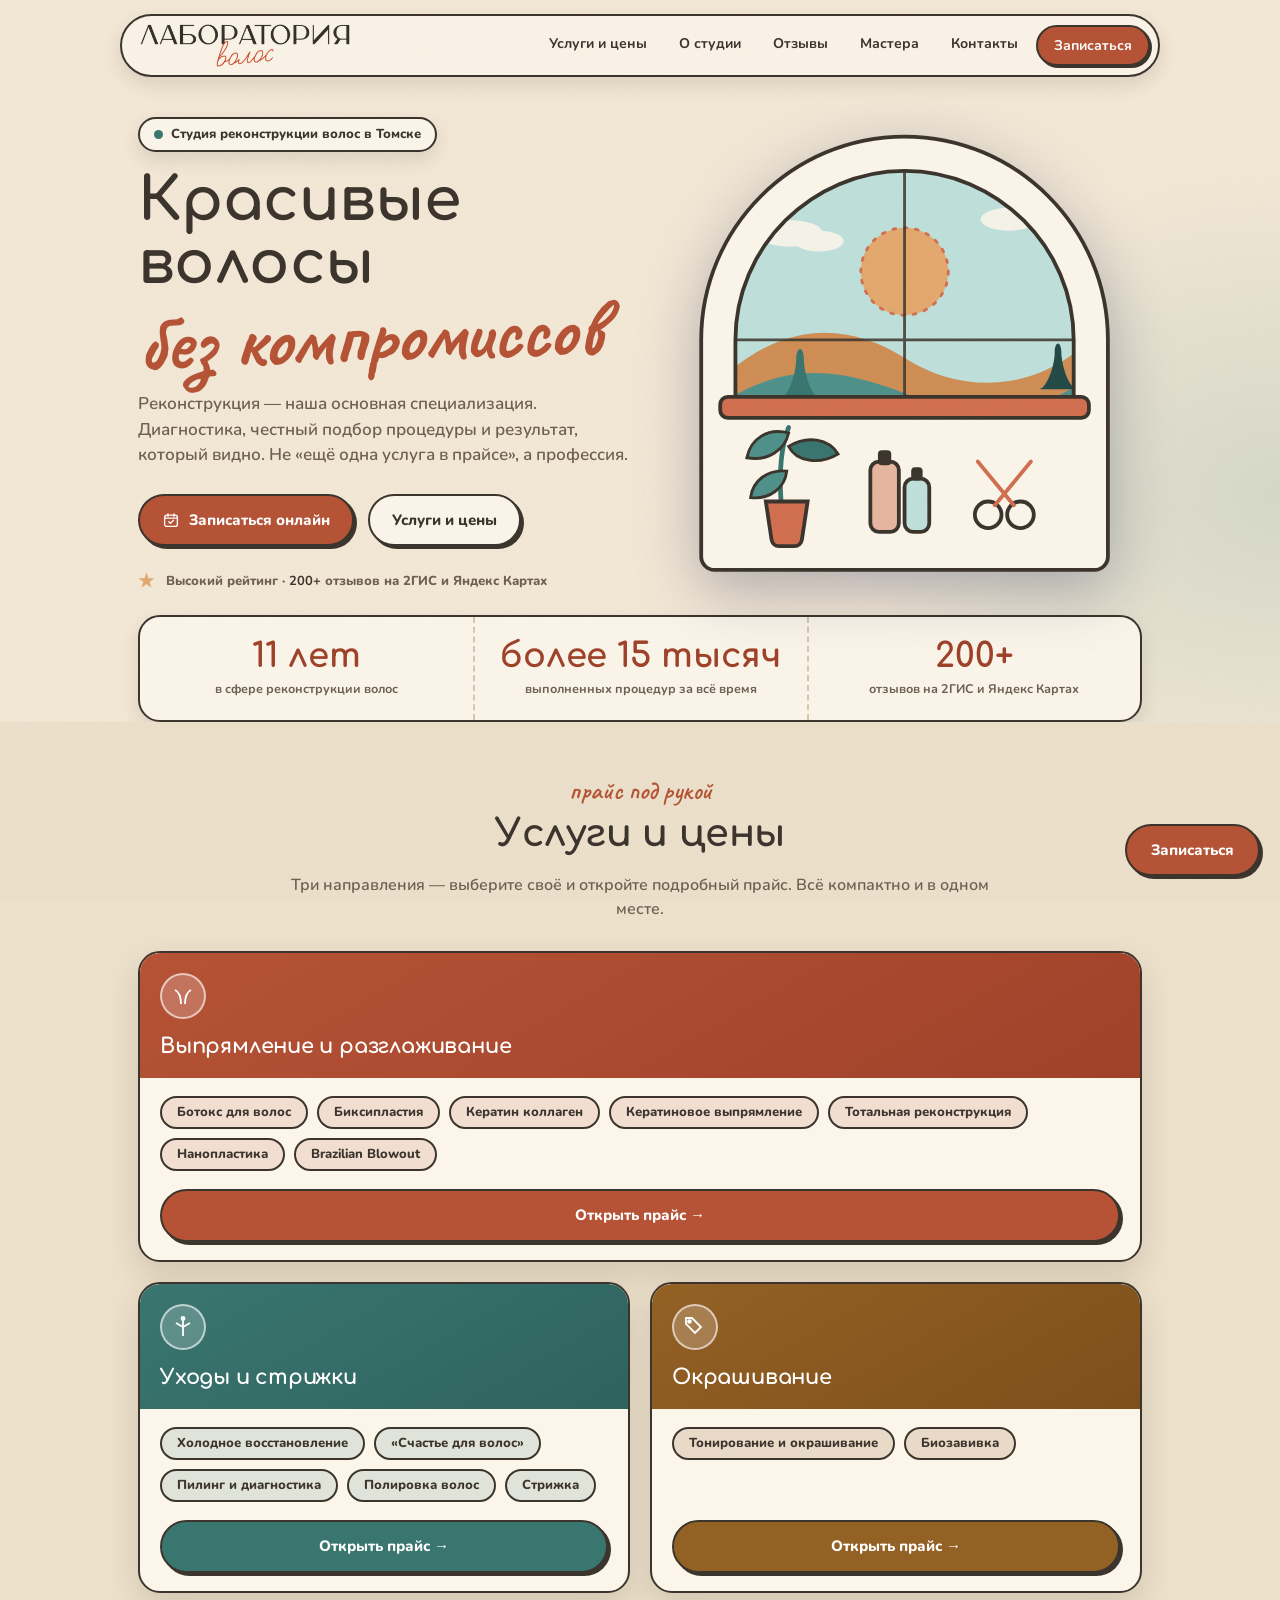
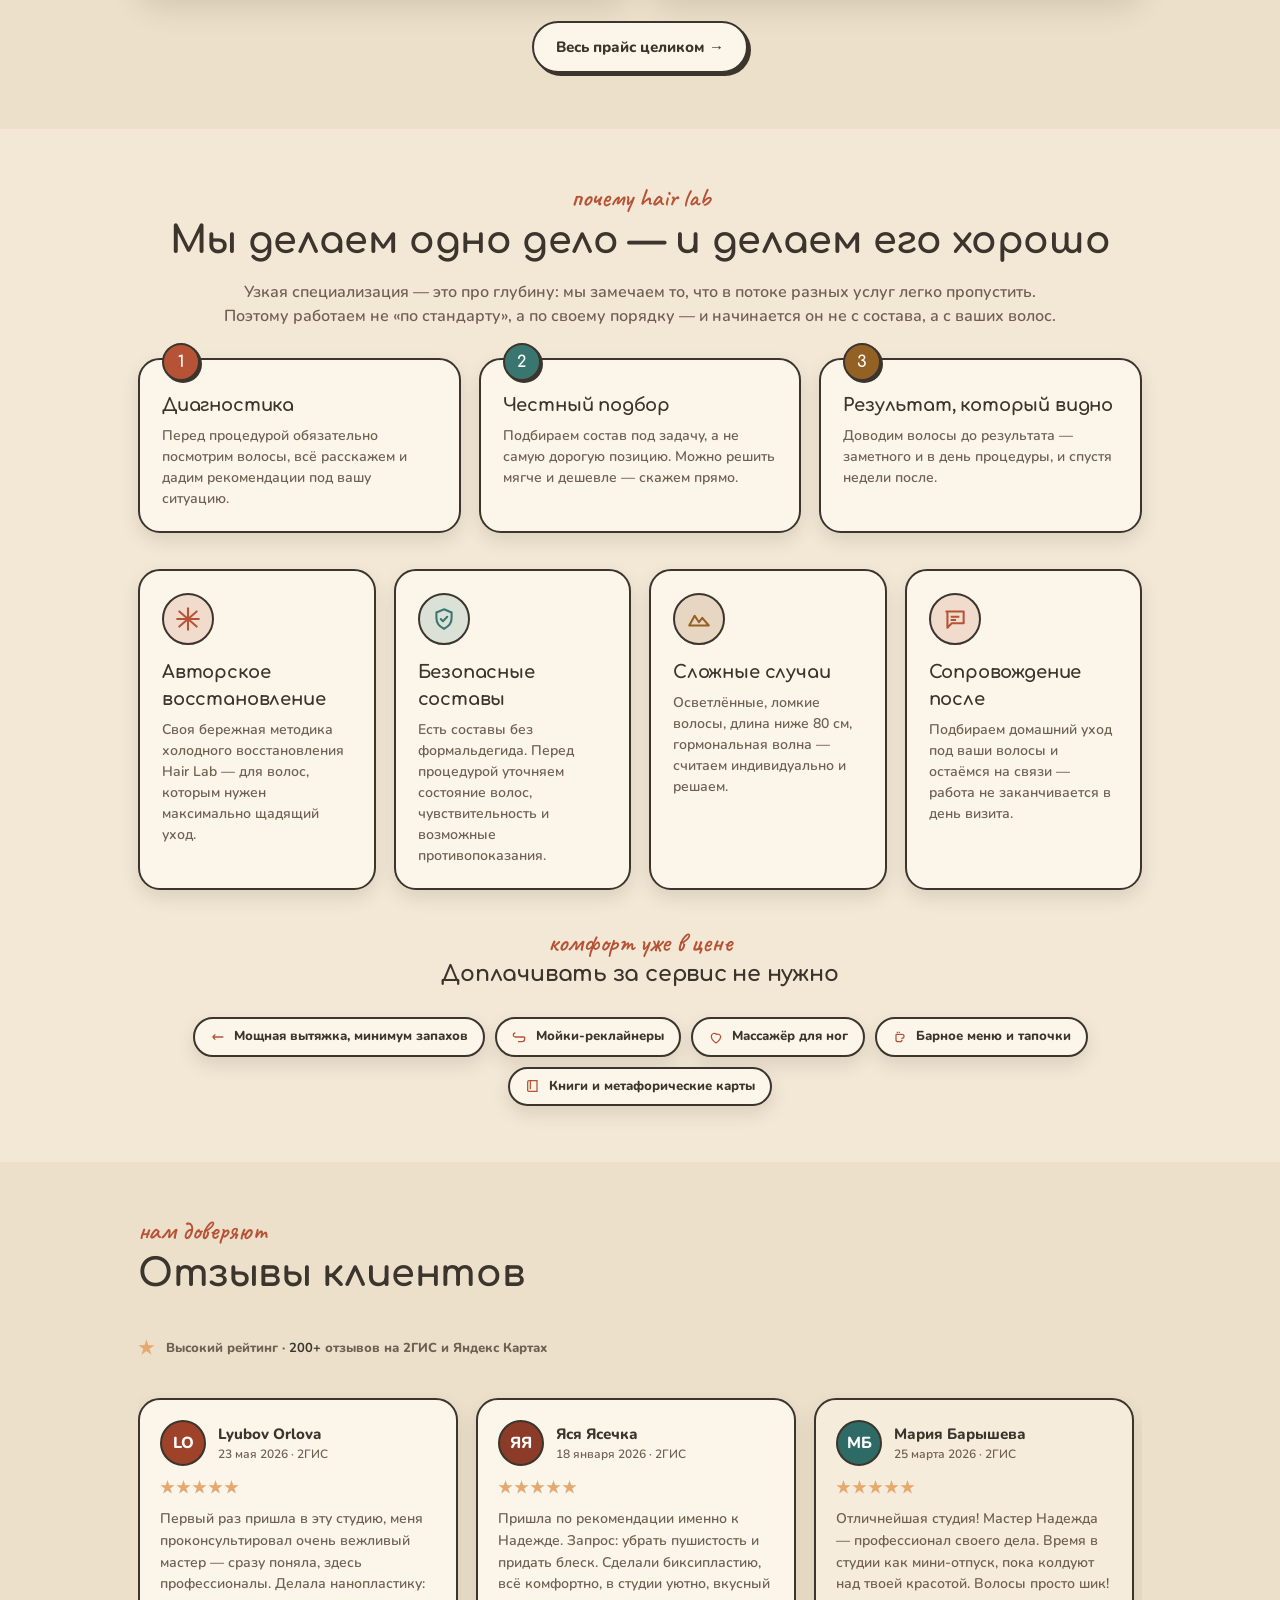
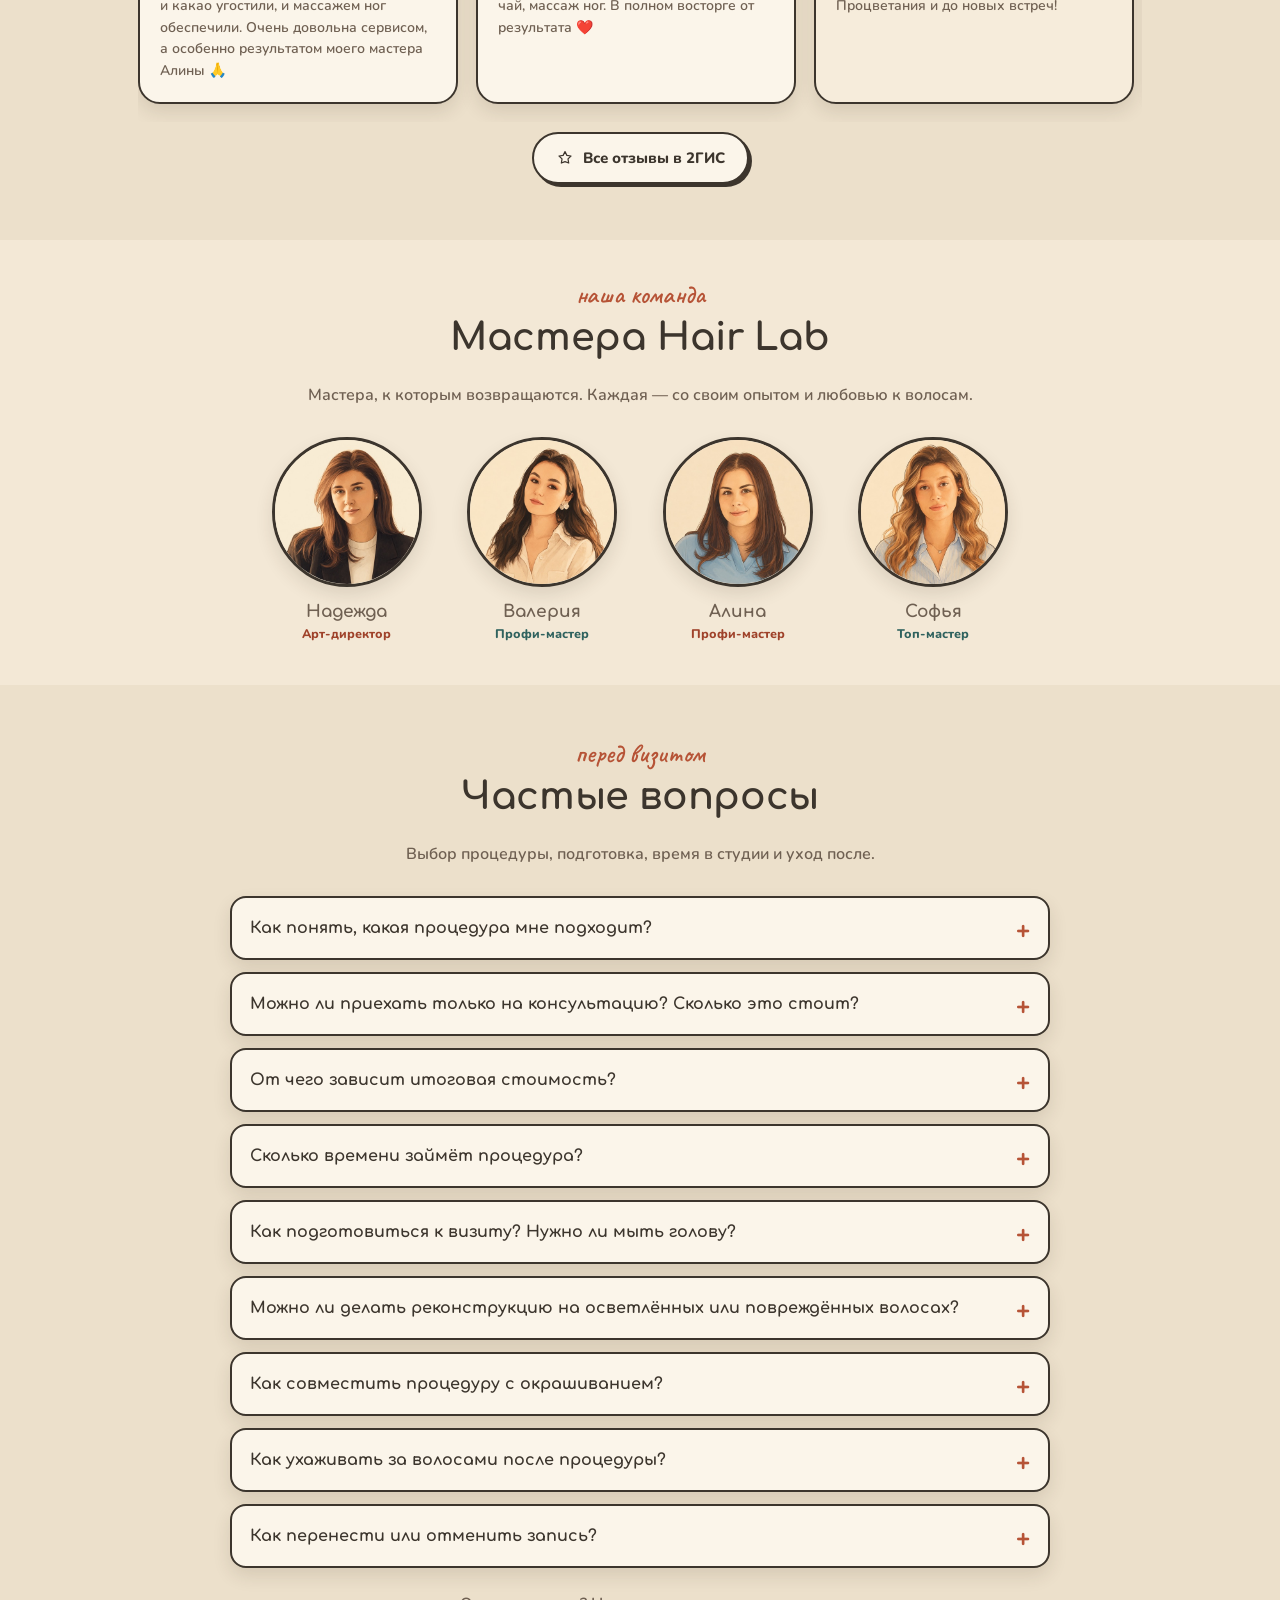
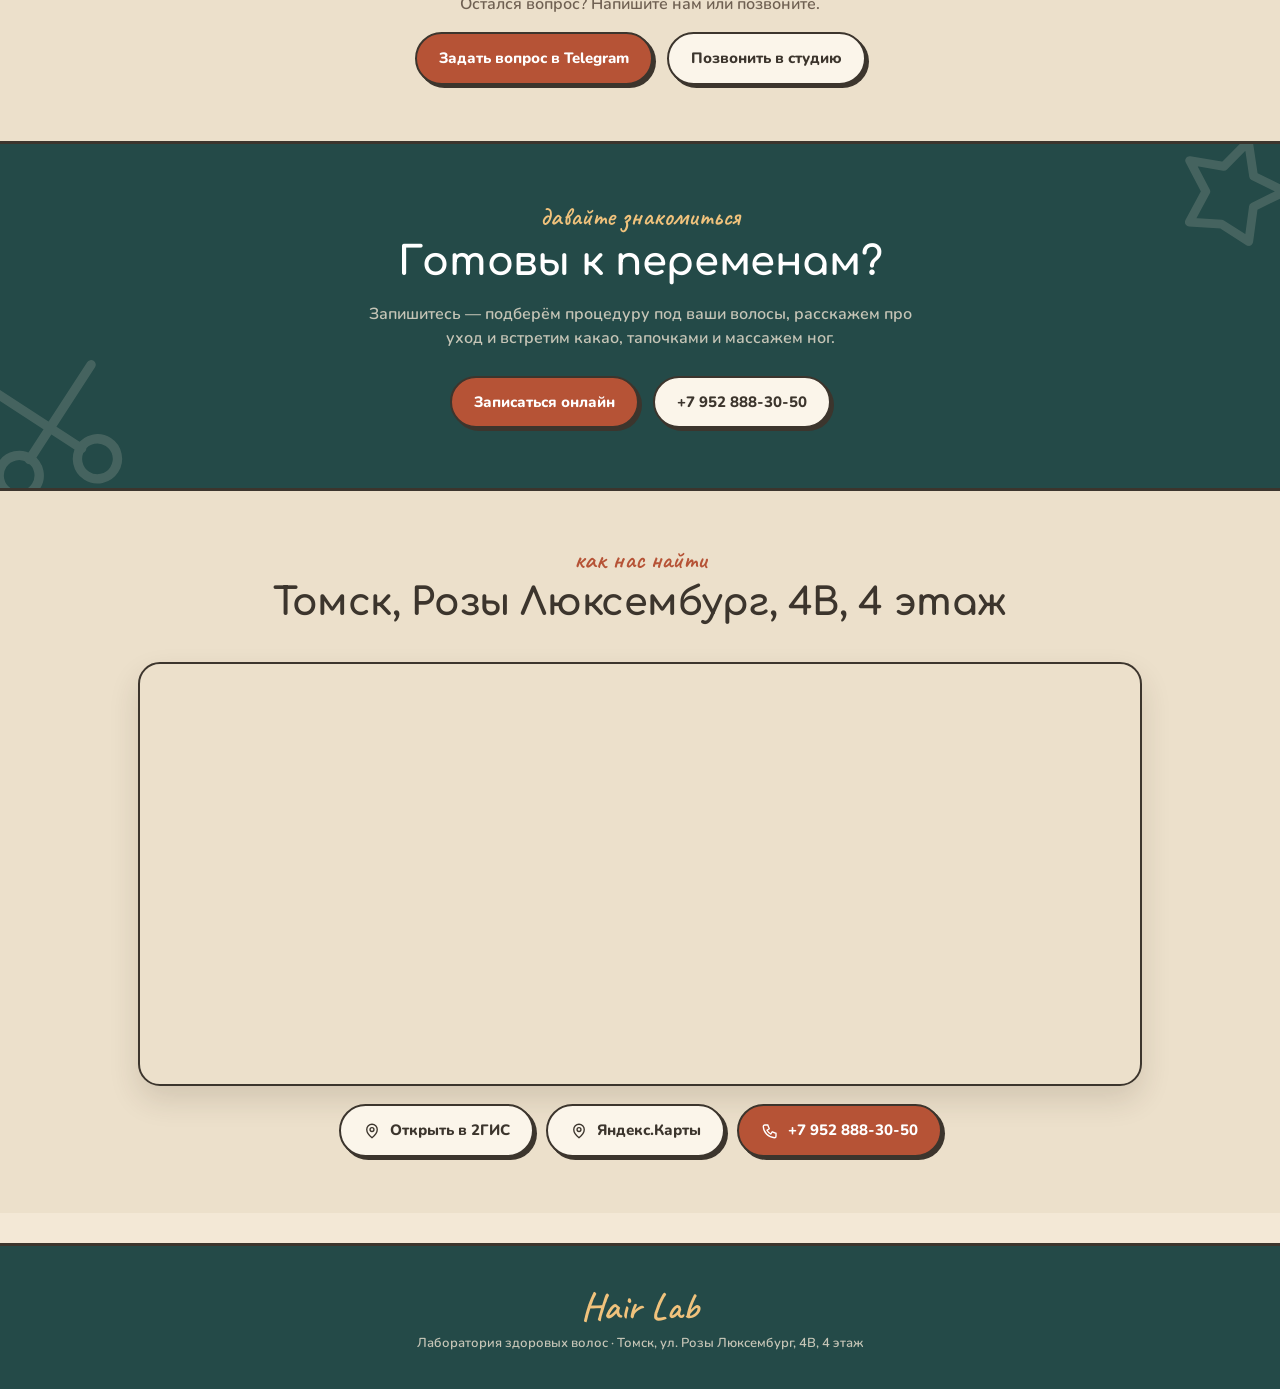
==== commit c66792c4: "Расширить FAQ: бесплатная консультация, подготовка и перенос записи" ====
--- a/index.html
+++ b/index.html
@@ -82,7 +82,15 @@
           "name": "Как понять, какая процедура мне подходит?",
           "acceptedAnswer": {
             "@type": "Answer",
-            "text": "Мастер сначала оценивает состояние и структуру волос, уточняет желаемый результат и только после этого рекомендует процедуру."
+            "text": "Не обязательно разбираться в названиях процедур заранее. Расскажите, какой результат хотите получить. Мастер оценит состояние и структуру волос и предложит подходящий вариант. Если пока не знаете, что выбрать в онлайн-записи, напишите нам в Telegram или позвоните до записи."
+          }
+        },
+        {
+          "@type": "Question",
+          "name": "Можно ли приехать только на консультацию? Сколько это стоит?",
+          "acceptedAnswer": {
+            "@type": "Answer",
+            "text": "Да, вы можете приехать на бесплатную консультацию. За 10–15 минут расскажем о процедурах и дадим рекомендации по выбору. Чтобы согласовать время, напишите нам в Telegram или позвоните. Консультация начинается строго в назначенное время — пожалуйста, приходите без опоздания."
           }
         },
         {
@@ -90,7 +98,23 @@
           "name": "От чего зависит итоговая стоимость?",
           "acceptedAnswer": {
             "@type": "Answer",
-            "text": "Цена зависит от выбранной процедуры, длины, густоты и состояния волос. Точную стоимость мастер подтверждает после диагностики."
+            "text": "Цена зависит от процедуры, категории мастера, длины, густоты и состояния волос. В прайсе указаны цены по мастерам и доплаты. Точную стоимость мастер подтверждает после диагностики."
+          }
+        },
+        {
+          "@type": "Question",
+          "name": "Сколько времени займёт процедура?",
+          "acceptedAnswer": {
+            "@type": "Answer",
+            "text": "Время зависит от услуги, длины и густоты волос. Например, ботокс занимает 2–3 часа, биксипластия — 3–4 часа, нанопластика — 4–7 часов. У мастера Аиши процедуры выполняются дольше стандартного времени. Ориентир для каждой услуги указан в прайсе; при записи уточните, сколько времени заложить на визит."
+          }
+        },
+        {
+          "@type": "Question",
+          "name": "Как подготовиться к визиту? Нужно ли мыть голову?",
+          "acceptedAnswer": {
+            "@type": "Answer",
+            "text": "Подготовка зависит от выбранной процедуры. Перед визитом уточните у нас, нужно ли мыть голову и есть ли другие пожелания к подготовке. Расскажите мастеру о недавнем окрашивании, осветлении и других процедурах, а также о чувствительности кожи головы."
           }
         },
         {
@@ -99,6 +123,30 @@
           "acceptedAnswer": {
             "@type": "Answer",
             "text": "Возможность и формат процедуры определяются индивидуально. Если выбранная процедура не подходит, мастер предложит более щадящий вариант ухода или восстановления."
+          }
+        },
+        {
+          "@type": "Question",
+          "name": "Как совместить процедуру с окрашиванием?",
+          "acceptedAnswer": {
+            "@type": "Answer",
+            "text": "До записи расскажите мастеру, когда вы окрашивали или осветляли волосы и какое окрашивание планируете. Порядок процедур и интервал между ними нужно согласовать с учётом состояния волос и выбранных составов."
+          }
+        },
+        {
+          "@type": "Question",
+          "name": "Как ухаживать за волосами после процедуры?",
+          "acceptedAnswer": {
+            "@type": "Answer",
+            "text": "Мастер подберёт домашний уход под ваши волосы. Уточните перед уходом из студии, когда можно мыть голову, какие средства использовать и как укладывать волосы после выбранной процедуры. Если позже появятся вопросы, напишите нам — мы остаёмся на связи."
+          }
+        },
+        {
+          "@type": "Question",
+          "name": "Как перенести или отменить запись?",
+          "acceptedAnswer": {
+            "@type": "Answer",
+            "text": "Если планы изменились, напишите нам в Telegram или позвоните по номеру +7 952 888-30-50. Укажите имя, дату и время записи и сообщите, хотите ли перенести визит или отменить его. По возможности предупредите заранее."
           }
         }
       ]
@@ -471,26 +519,57 @@
 </section>
 
 <!-- ============ ЧАСТЫЕ ВОПРОСЫ ============ -->
-<section class="section faq-section" id="faq">
+<section class="section faq-section" id="faq" style="scroll-margin-top:110px;">
   <div class="wrap">
     <div class="section-head center reveal">
-      <div class="section-eyebrow">перед записью</div>
+      <div class="section-eyebrow">перед визитом</div>
       <h2 class="section-title">Частые вопросы</h2>
-      <p class="muted">Коротко о выборе процедуры, стоимости и сложных случаях.</p>
+      <p class="muted">Выбор процедуры, подготовка, время в студии и уход после.</p>
     </div>
     <div class="faq-list reveal">
       <details>
         <summary>Как понять, какая процедура мне подходит?</summary>
-        <p>Мастер сначала оценивает состояние и структуру волос, уточняет желаемый результат и только после этого рекомендует процедуру.</p>
+        <p>Не обязательно разбираться в названиях процедур заранее. Расскажите, какой результат хотите получить. Мастер оценит состояние и структуру волос и предложит подходящий вариант. Если пока не знаете, что выбрать в онлайн-записи, напишите нам в Telegram или позвоните до записи.</p>
+      </details>
+      <details>
+        <summary>Можно ли приехать только на консультацию? Сколько это стоит?</summary>
+        <p>Да, вы можете приехать на бесплатную консультацию. За 10–15 минут расскажем о процедурах и дадим рекомендации по выбору. Чтобы согласовать время, напишите нам в Telegram или позвоните. Консультация начинается строго в назначенное время — пожалуйста, приходите без опоздания.</p>
       </details>
       <details>
         <summary>От чего зависит итоговая стоимость?</summary>
-        <p>Цена зависит от выбранной процедуры, длины, густоты и состояния волос. Точную стоимость мастер подтверждает после диагностики.</p>
+        <p>Цена зависит от процедуры, категории мастера, длины, густоты и состояния волос. В <a href="price.html" style="text-decoration:underline;">прайсе</a> указаны цены по мастерам и доплаты. Точную стоимость мастер подтверждает после диагностики.</p>
+      </details>
+      <details>
+        <summary>Сколько времени займёт процедура?</summary>
+        <p>Время зависит от услуги, длины и густоты волос. Например, ботокс занимает 2–3 часа, биксипластия — 3–4 часа, нанопластика — 4–7 часов. У мастера Аиши процедуры выполняются дольше стандартного времени. Ориентир для каждой услуги указан в <a href="price.html" style="text-decoration:underline;">прайсе</a>; при записи уточните, сколько времени заложить на визит.</p>
+      </details>
+      <details>
+        <summary>Как подготовиться к визиту? Нужно ли мыть голову?</summary>
+        <p>Подготовка зависит от выбранной процедуры. Перед визитом уточните у нас, нужно ли мыть голову и есть ли другие пожелания к подготовке. Расскажите мастеру о недавнем окрашивании, осветлении и других процедурах, а также о чувствительности кожи головы.</p>
       </details>
       <details>
         <summary>Можно ли делать реконструкцию на осветлённых или повреждённых волосах?</summary>
         <p>Возможность и формат процедуры определяются индивидуально. Если выбранная процедура не подходит, мастер предложит более щадящий вариант ухода или восстановления.</p>
       </details>
+      <details>
+        <summary>Как совместить процедуру с окрашиванием?</summary>
+        <p>До записи расскажите мастеру, когда вы окрашивали или осветляли волосы и какое окрашивание планируете. Порядок процедур и интервал между ними нужно согласовать с учётом состояния волос и выбранных составов.</p>
+      </details>
+      <details>
+        <summary>Как ухаживать за волосами после процедуры?</summary>
+        <p>Мастер подберёт домашний уход под ваши волосы. Уточните перед уходом из студии, когда можно мыть голову, какие средства использовать и как укладывать волосы после выбранной процедуры. Если позже появятся вопросы, напишите нам — мы остаёмся на связи.</p>
+      </details>
+      <details>
+        <summary>Как перенести или отменить запись?</summary>
+        <p>Если планы изменились, напишите нам в Telegram или позвоните по номеру +7 952 888-30-50. Укажите имя, дату и время записи и сообщите, хотите ли перенести визит или отменить его. По возможности предупредите заранее.</p>
+      </details>
+    </div>
+    <div class="center" style="margin-top:24px;">
+      <p>Остался вопрос? Напишите нам или позвоните.</p>
+      <div class="hero-actions" style="justify-content:center;">
+        <a href="https://t.me/hairlab_tomsk" target="_blank" rel="noopener" class="btn btn-primary">Задать вопрос в Telegram</a>
+        <a href="tel:+79528883050" class="btn btn-ghost">Позвонить в студию</a>
+      </div>
     </div>
   </div>
 </section>
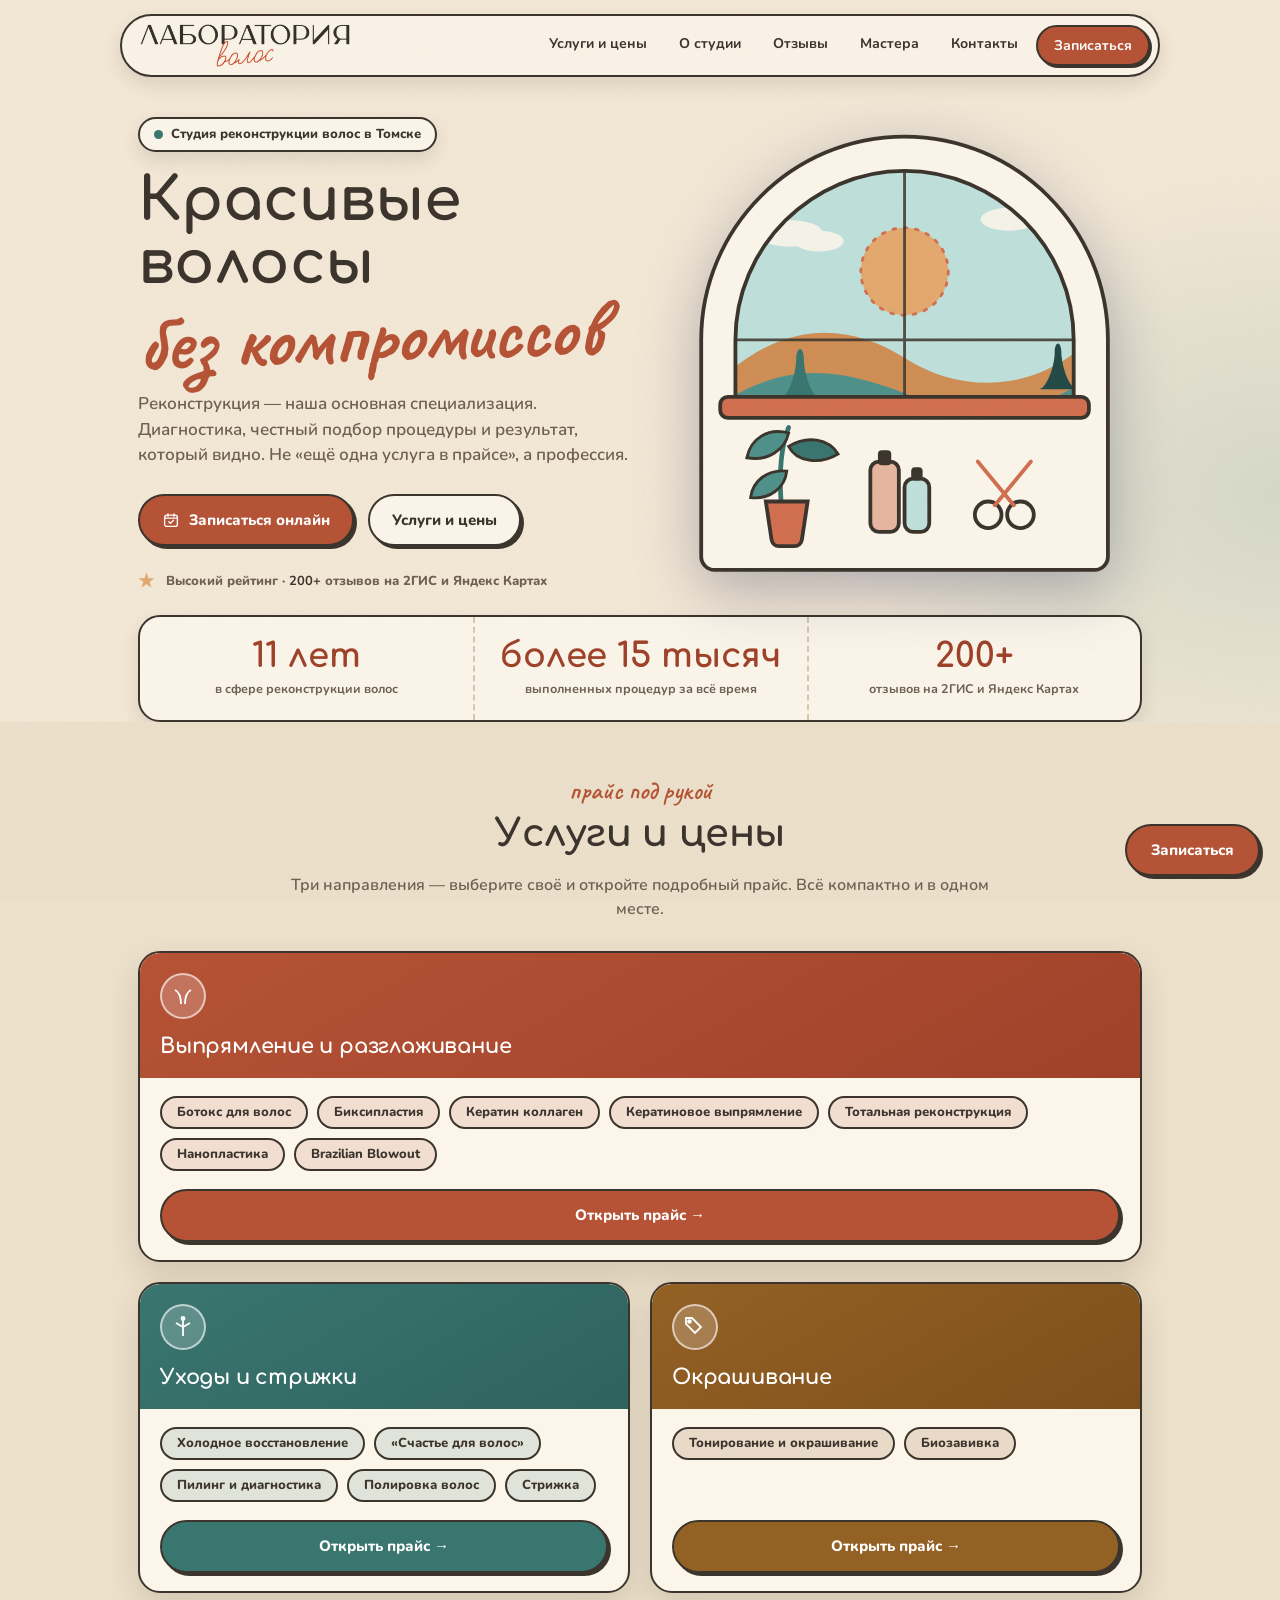
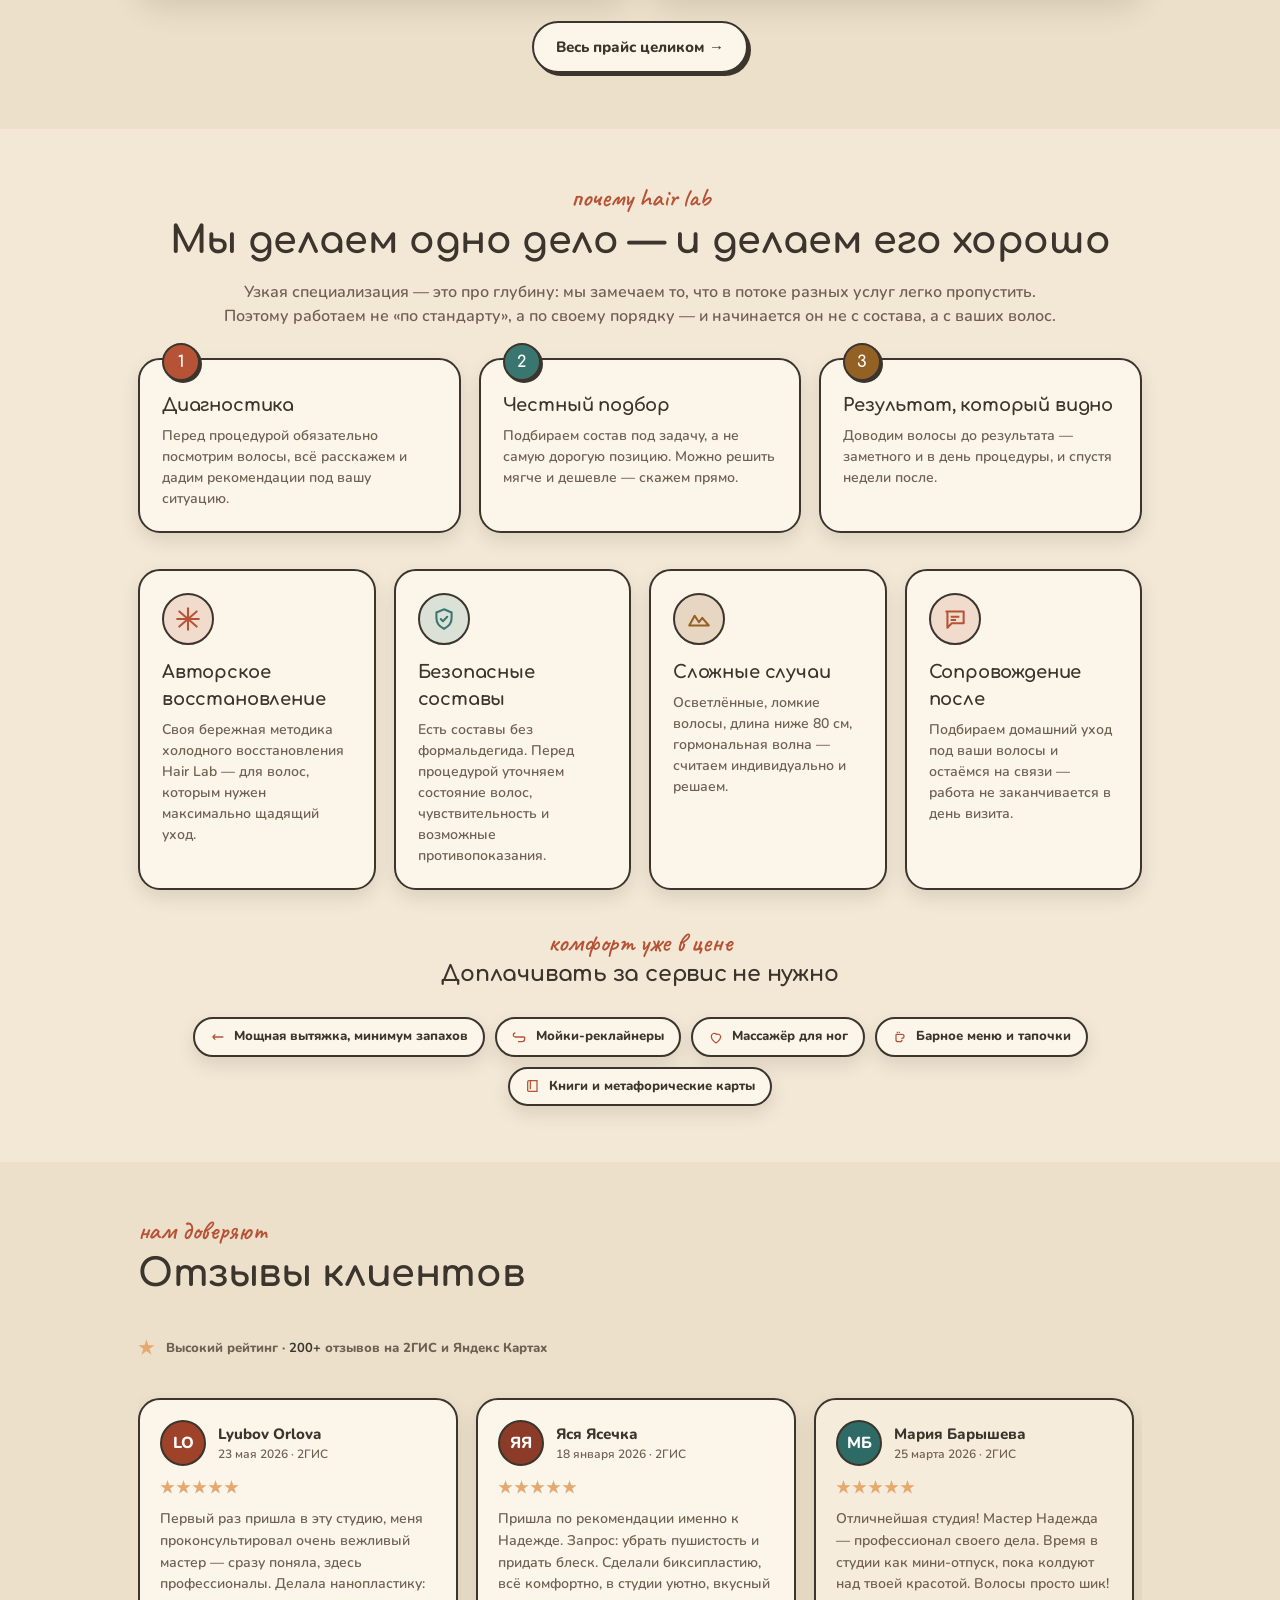
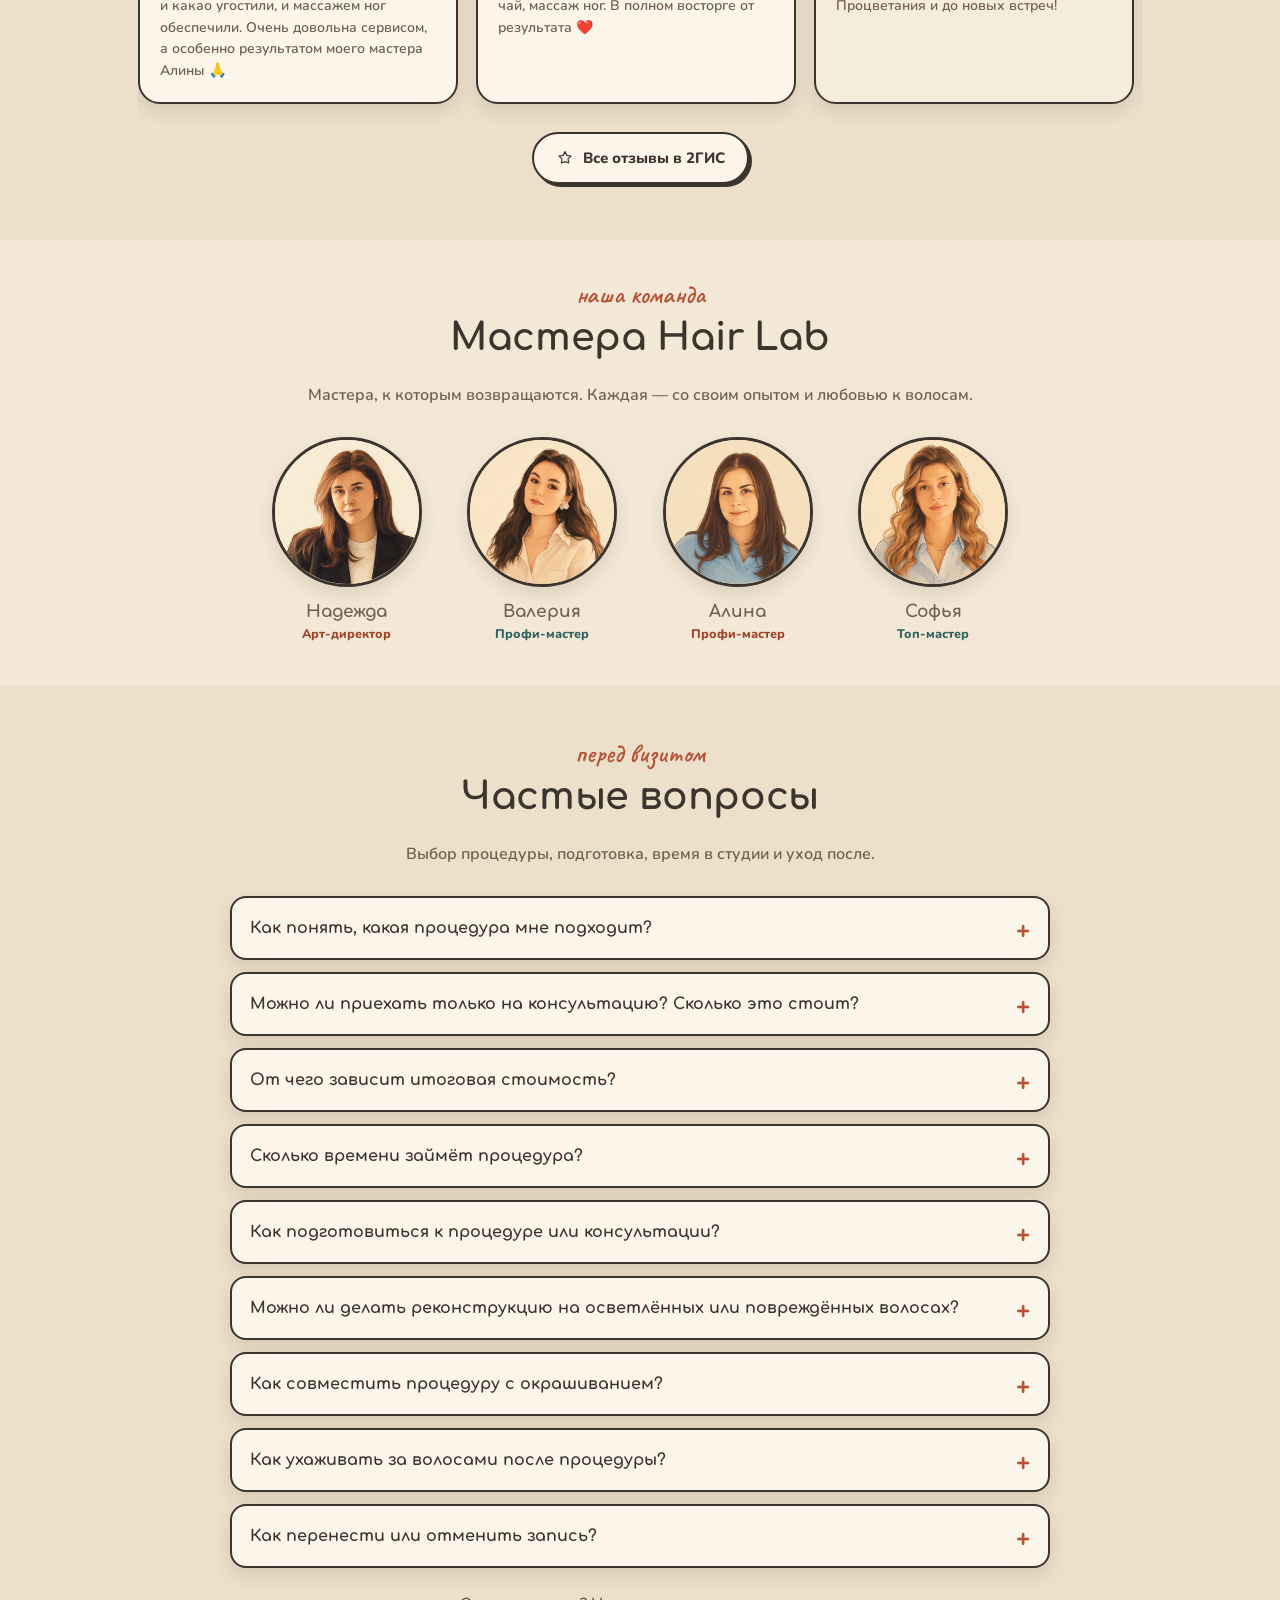
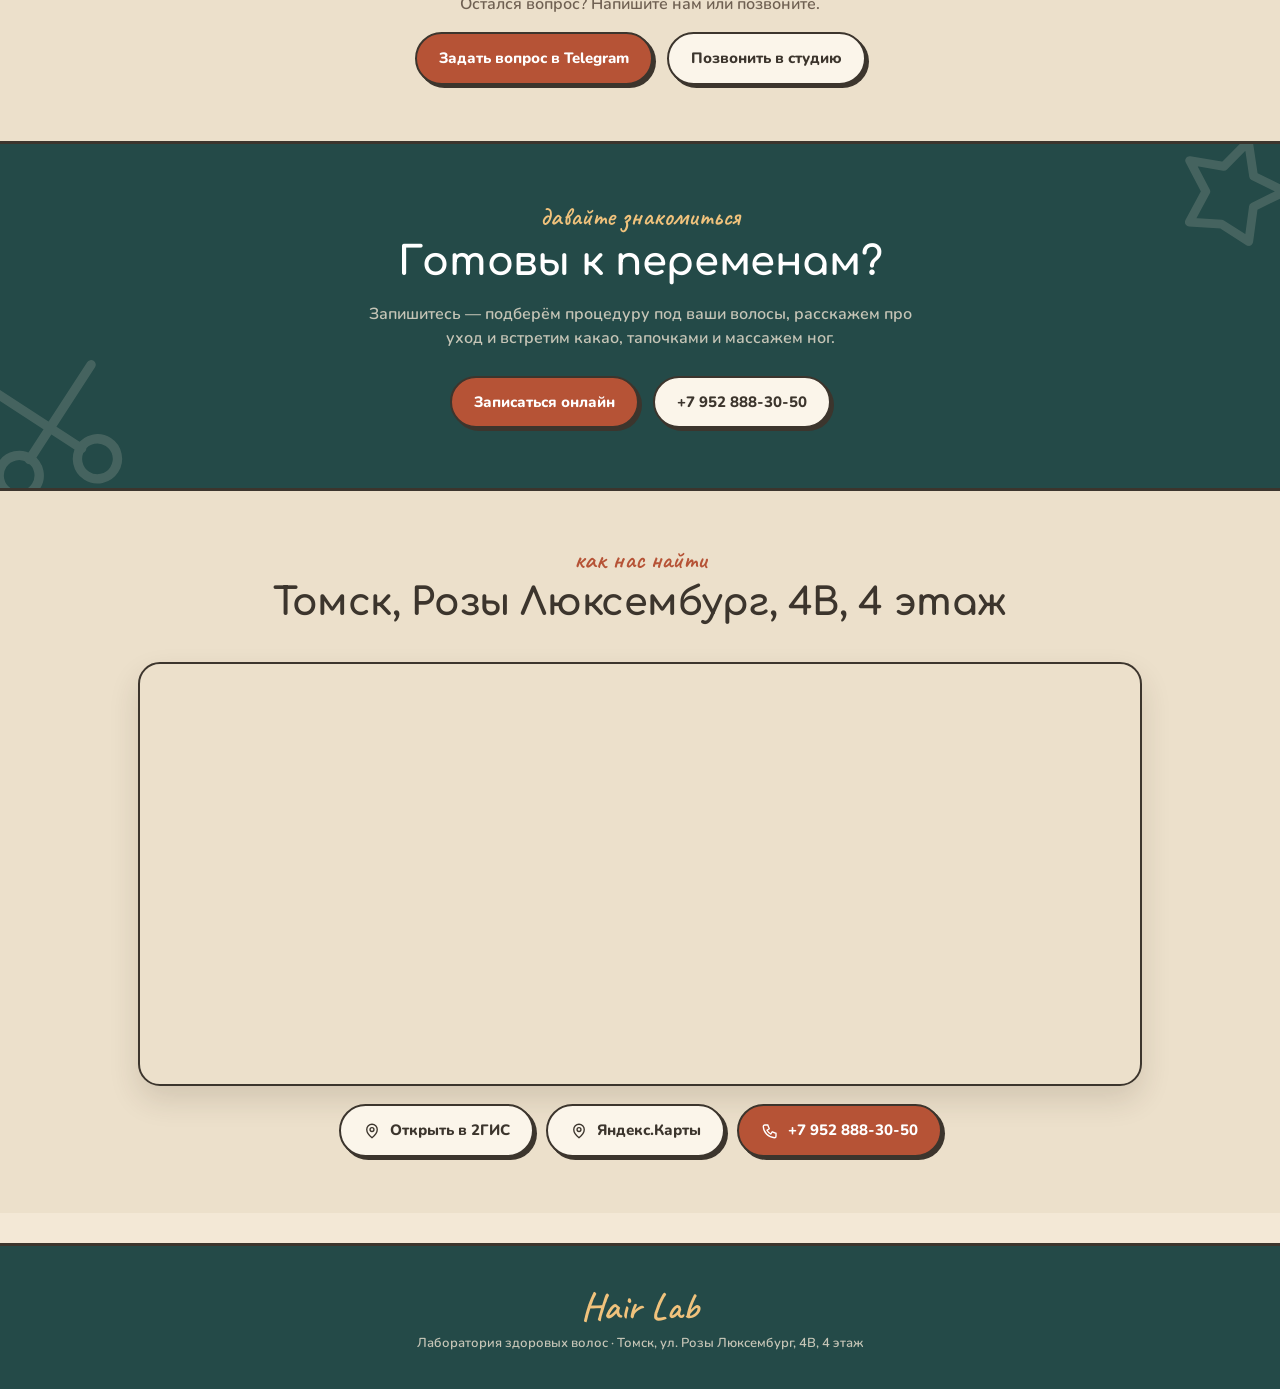
==== commit 8eebdeb1: "Уточнить подготовку к процедуре и консультации в FAQ" ====
--- a/index.html
+++ b/index.html
@@ -111,10 +111,10 @@
         },
         {
           "@type": "Question",
-          "name": "Как подготовиться к визиту? Нужно ли мыть голову?",
-          "acceptedAnswer": {
-            "@type": "Answer",
-            "text": "Подготовка зависит от выбранной процедуры. Перед визитом уточните у нас, нужно ли мыть голову и есть ли другие пожелания к подготовке. Расскажите мастеру о недавнем окрашивании, осветлении и других процедурах, а также о чувствительности кожи головы."
+          "name": "Как подготовиться к процедуре или консультации?",
+          "acceptedAnswer": {
+            "@type": "Answer",
+            "text": "Приходите с чистыми волосами. Перед визитом желательно использовать только шампунь. Не наносите бальзам, кондиционер, маску или термозащиту. Особенно важно не использовать масла. Эти рекомендации относятся и к процедуре, и к консультации."
           }
         },
         {
@@ -544,8 +544,8 @@
         <p>Время зависит от услуги, длины и густоты волос. Например, ботокс занимает 2–3 часа, биксипластия — 3–4 часа, нанопластика — 4–7 часов. У мастера Аиши процедуры выполняются дольше стандартного времени. Ориентир для каждой услуги указан в <a href="price.html" style="text-decoration:underline;">прайсе</a>; при записи уточните, сколько времени заложить на визит.</p>
       </details>
       <details>
-        <summary>Как подготовиться к визиту? Нужно ли мыть голову?</summary>
-        <p>Подготовка зависит от выбранной процедуры. Перед визитом уточните у нас, нужно ли мыть голову и есть ли другие пожелания к подготовке. Расскажите мастеру о недавнем окрашивании, осветлении и других процедурах, а также о чувствительности кожи головы.</p>
+        <summary>Как подготовиться к процедуре или консультации?</summary>
+        <p>Приходите с чистыми волосами. Перед визитом желательно использовать только шампунь. Не наносите бальзам, кондиционер, маску или термозащиту. Особенно важно не использовать масла. Эти рекомендации относятся и к процедуре, и к консультации.</p>
       </details>
       <details>
         <summary>Можно ли делать реконструкцию на осветлённых или повреждённых волосах?</summary>
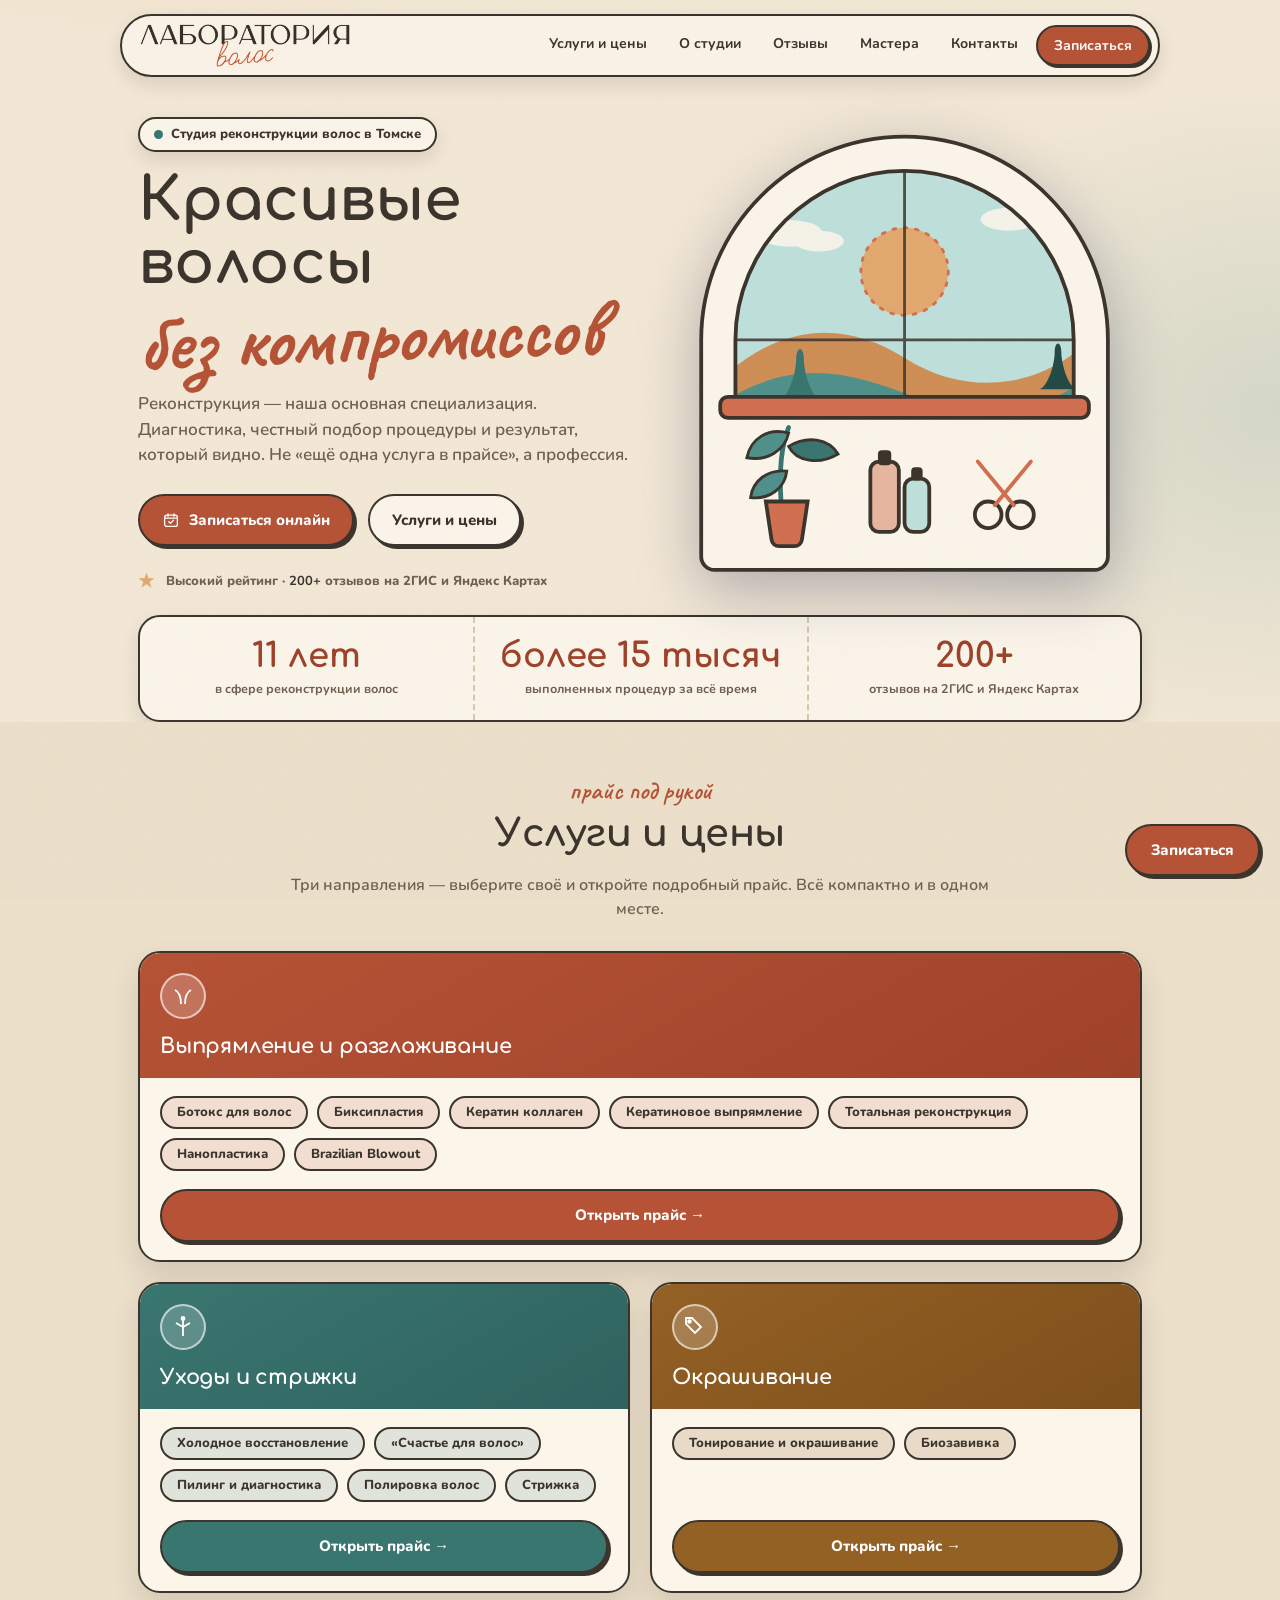
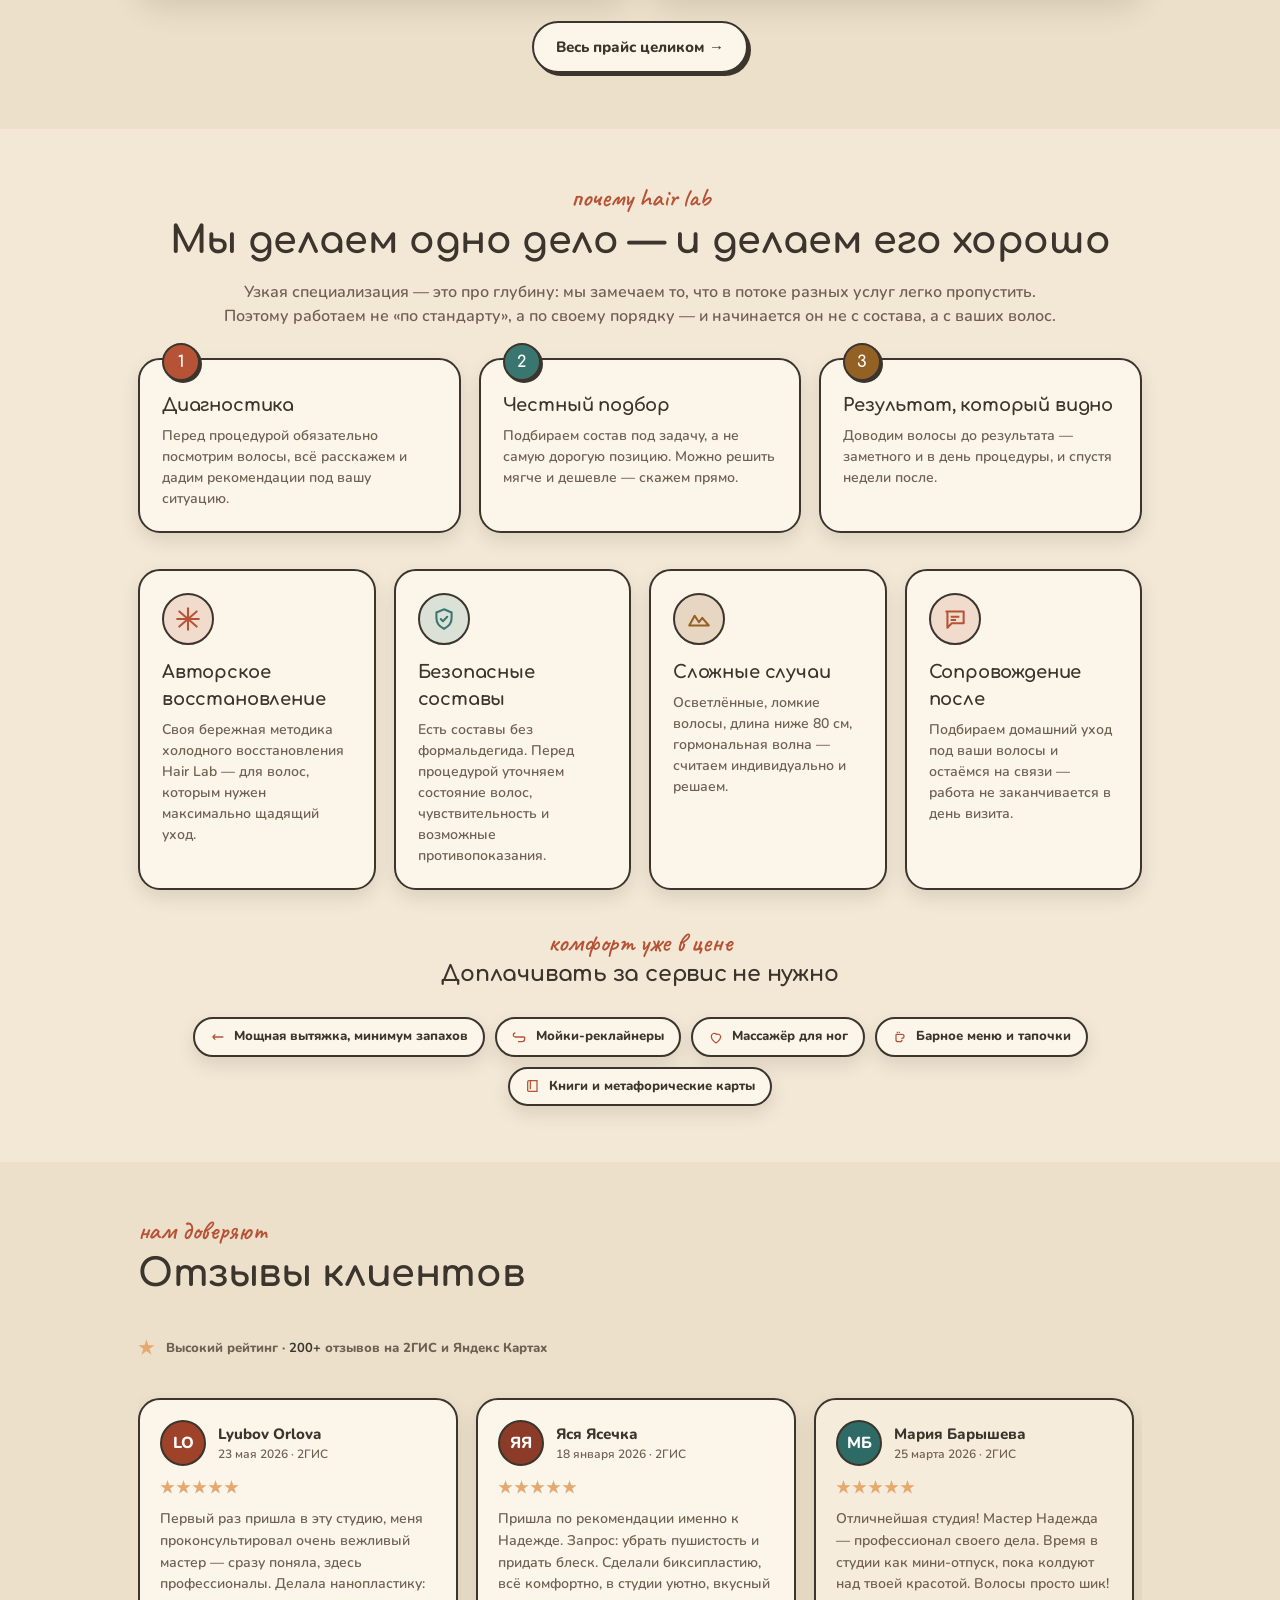
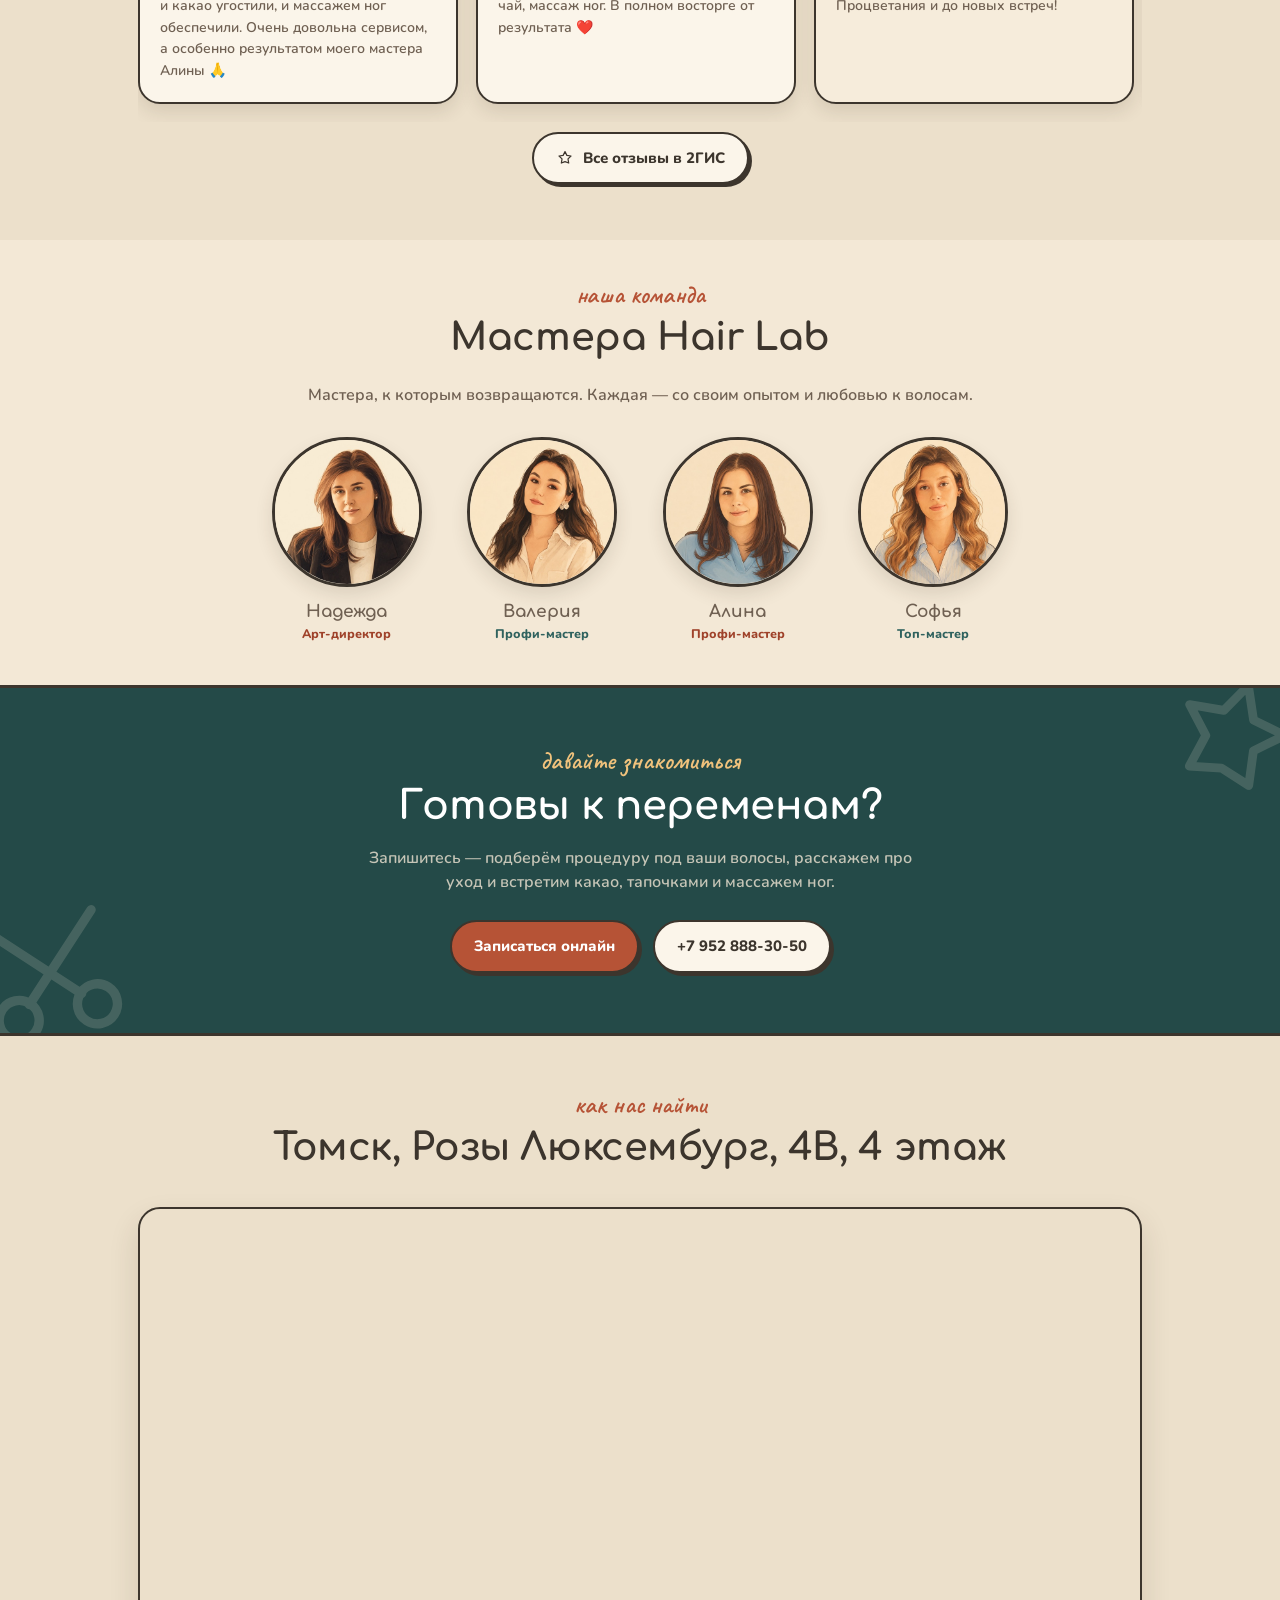
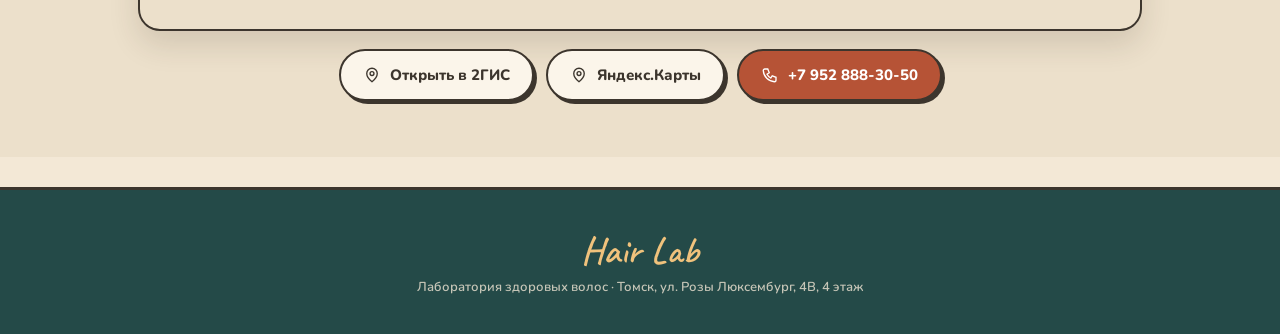
==== commit 39fb46d6: "Временно убрать FAQ до утверждения новой версии" ====
--- a/index.html
+++ b/index.html
@@ -72,84 +72,6 @@
         "https://t.me/hairlab_tomsk",
         "https://instagram.com/hairlab_"
       ]
-    },
-    {
-      "@type": "FAQPage",
-      "@id": "https://hairlab1.github.io/#faq",
-      "mainEntity": [
-        {
-          "@type": "Question",
-          "name": "Как понять, какая процедура мне подходит?",
-          "acceptedAnswer": {
-            "@type": "Answer",
-            "text": "Не обязательно разбираться в названиях процедур заранее. Расскажите, какой результат хотите получить. Мастер оценит состояние и структуру волос и предложит подходящий вариант. Если пока не знаете, что выбрать в онлайн-записи, напишите нам в Telegram или позвоните до записи."
-          }
-        },
-        {
-          "@type": "Question",
-          "name": "Можно ли приехать только на консультацию? Сколько это стоит?",
-          "acceptedAnswer": {
-            "@type": "Answer",
-            "text": "Да, вы можете приехать на бесплатную консультацию. За 10–15 минут расскажем о процедурах и дадим рекомендации по выбору. Чтобы согласовать время, напишите нам в Telegram или позвоните. Консультация начинается строго в назначенное время — пожалуйста, приходите без опоздания."
-          }
-        },
-        {
-          "@type": "Question",
-          "name": "От чего зависит итоговая стоимость?",
-          "acceptedAnswer": {
-            "@type": "Answer",
-            "text": "Цена зависит от процедуры, категории мастера, длины, густоты и состояния волос. В прайсе указаны цены по мастерам и доплаты. Точную стоимость мастер подтверждает после диагностики."
-          }
-        },
-        {
-          "@type": "Question",
-          "name": "Сколько времени займёт процедура?",
-          "acceptedAnswer": {
-            "@type": "Answer",
-            "text": "Время зависит от услуги, длины и густоты волос. Например, ботокс занимает 2–3 часа, биксипластия — 3–4 часа, нанопластика — 4–7 часов. У мастера Аиши процедуры выполняются дольше стандартного времени. Ориентир для каждой услуги указан в прайсе; при записи уточните, сколько времени заложить на визит."
-          }
-        },
-        {
-          "@type": "Question",
-          "name": "Как подготовиться к процедуре или консультации?",
-          "acceptedAnswer": {
-            "@type": "Answer",
-            "text": "Приходите с чистыми волосами. Перед визитом желательно использовать только шампунь. Не наносите бальзам, кондиционер, маску или термозащиту. Особенно важно не использовать масла. Эти рекомендации относятся и к процедуре, и к консультации."
-          }
-        },
-        {
-          "@type": "Question",
-          "name": "Можно ли делать реконструкцию на осветлённых или повреждённых волосах?",
-          "acceptedAnswer": {
-            "@type": "Answer",
-            "text": "Возможность и формат процедуры определяются индивидуально. Если выбранная процедура не подходит, мастер предложит более щадящий вариант ухода или восстановления."
-          }
-        },
-        {
-          "@type": "Question",
-          "name": "Как совместить процедуру с окрашиванием?",
-          "acceptedAnswer": {
-            "@type": "Answer",
-            "text": "До записи расскажите мастеру, когда вы окрашивали или осветляли волосы и какое окрашивание планируете. Порядок процедур и интервал между ними нужно согласовать с учётом состояния волос и выбранных составов."
-          }
-        },
-        {
-          "@type": "Question",
-          "name": "Как ухаживать за волосами после процедуры?",
-          "acceptedAnswer": {
-            "@type": "Answer",
-            "text": "Мастер подберёт домашний уход под ваши волосы. Уточните перед уходом из студии, когда можно мыть голову, какие средства использовать и как укладывать волосы после выбранной процедуры. Если позже появятся вопросы, напишите нам — мы остаёмся на связи."
-          }
-        },
-        {
-          "@type": "Question",
-          "name": "Как перенести или отменить запись?",
-          "acceptedAnswer": {
-            "@type": "Answer",
-            "text": "Если планы изменились, напишите нам в Telegram или позвоните по номеру +7 952 888-30-50. Укажите имя, дату и время записи и сообщите, хотите ли перенести визит или отменить его. По возможности предупредите заранее."
-          }
-        }
-      ]
     }
   ]
 }
@@ -519,60 +441,7 @@
 </section>
 
 <!-- ============ ЧАСТЫЕ ВОПРОСЫ ============ -->
-<section class="section faq-section" id="faq" style="scroll-margin-top:110px;">
-  <div class="wrap">
-    <div class="section-head center reveal">
-      <div class="section-eyebrow">перед визитом</div>
-      <h2 class="section-title">Частые вопросы</h2>
-      <p class="muted">Выбор процедуры, подготовка, время в студии и уход после.</p>
-    </div>
-    <div class="faq-list reveal">
-      <details>
-        <summary>Как понять, какая процедура мне подходит?</summary>
-        <p>Не обязательно разбираться в названиях процедур заранее. Расскажите, какой результат хотите получить. Мастер оценит состояние и структуру волос и предложит подходящий вариант. Если пока не знаете, что выбрать в онлайн-записи, напишите нам в Telegram или позвоните до записи.</p>
-      </details>
-      <details>
-        <summary>Можно ли приехать только на консультацию? Сколько это стоит?</summary>
-        <p>Да, вы можете приехать на бесплатную консультацию. За 10–15 минут расскажем о процедурах и дадим рекомендации по выбору. Чтобы согласовать время, напишите нам в Telegram или позвоните. Консультация начинается строго в назначенное время — пожалуйста, приходите без опоздания.</p>
-      </details>
-      <details>
-        <summary>От чего зависит итоговая стоимость?</summary>
-        <p>Цена зависит от процедуры, категории мастера, длины, густоты и состояния волос. В <a href="price.html" style="text-decoration:underline;">прайсе</a> указаны цены по мастерам и доплаты. Точную стоимость мастер подтверждает после диагностики.</p>
-      </details>
-      <details>
-        <summary>Сколько времени займёт процедура?</summary>
-        <p>Время зависит от услуги, длины и густоты волос. Например, ботокс занимает 2–3 часа, биксипластия — 3–4 часа, нанопластика — 4–7 часов. У мастера Аиши процедуры выполняются дольше стандартного времени. Ориентир для каждой услуги указан в <a href="price.html" style="text-decoration:underline;">прайсе</a>; при записи уточните, сколько времени заложить на визит.</p>
-      </details>
-      <details>
-        <summary>Как подготовиться к процедуре или консультации?</summary>
-        <p>Приходите с чистыми волосами. Перед визитом желательно использовать только шампунь. Не наносите бальзам, кондиционер, маску или термозащиту. Особенно важно не использовать масла. Эти рекомендации относятся и к процедуре, и к консультации.</p>
-      </details>
-      <details>
-        <summary>Можно ли делать реконструкцию на осветлённых или повреждённых волосах?</summary>
-        <p>Возможность и формат процедуры определяются индивидуально. Если выбранная процедура не подходит, мастер предложит более щадящий вариант ухода или восстановления.</p>
-      </details>
-      <details>
-        <summary>Как совместить процедуру с окрашиванием?</summary>
-        <p>До записи расскажите мастеру, когда вы окрашивали или осветляли волосы и какое окрашивание планируете. Порядок процедур и интервал между ними нужно согласовать с учётом состояния волос и выбранных составов.</p>
-      </details>
-      <details>
-        <summary>Как ухаживать за волосами после процедуры?</summary>
-        <p>Мастер подберёт домашний уход под ваши волосы. Уточните перед уходом из студии, когда можно мыть голову, какие средства использовать и как укладывать волосы после выбранной процедуры. Если позже появятся вопросы, напишите нам — мы остаёмся на связи.</p>
-      </details>
-      <details>
-        <summary>Как перенести или отменить запись?</summary>
-        <p>Если планы изменились, напишите нам в Telegram или позвоните по номеру +7 952 888-30-50. Укажите имя, дату и время записи и сообщите, хотите ли перенести визит или отменить его. По возможности предупредите заранее.</p>
-      </details>
-    </div>
-    <div class="center" style="margin-top:24px;">
-      <p>Остался вопрос? Напишите нам или позвоните.</p>
-      <div class="hero-actions" style="justify-content:center;">
-        <a href="https://t.me/hairlab_tomsk" target="_blank" rel="noopener" class="btn btn-primary">Задать вопрос в Telegram</a>
-        <a href="tel:+79528883050" class="btn btn-ghost">Позвонить в студию</a>
-      </div>
-    </div>
-  </div>
-</section>
+
 
 <!-- ============ ТЁМНАЯ CTA-ПОЛОСА ============ -->
 <section class="cta-band">
